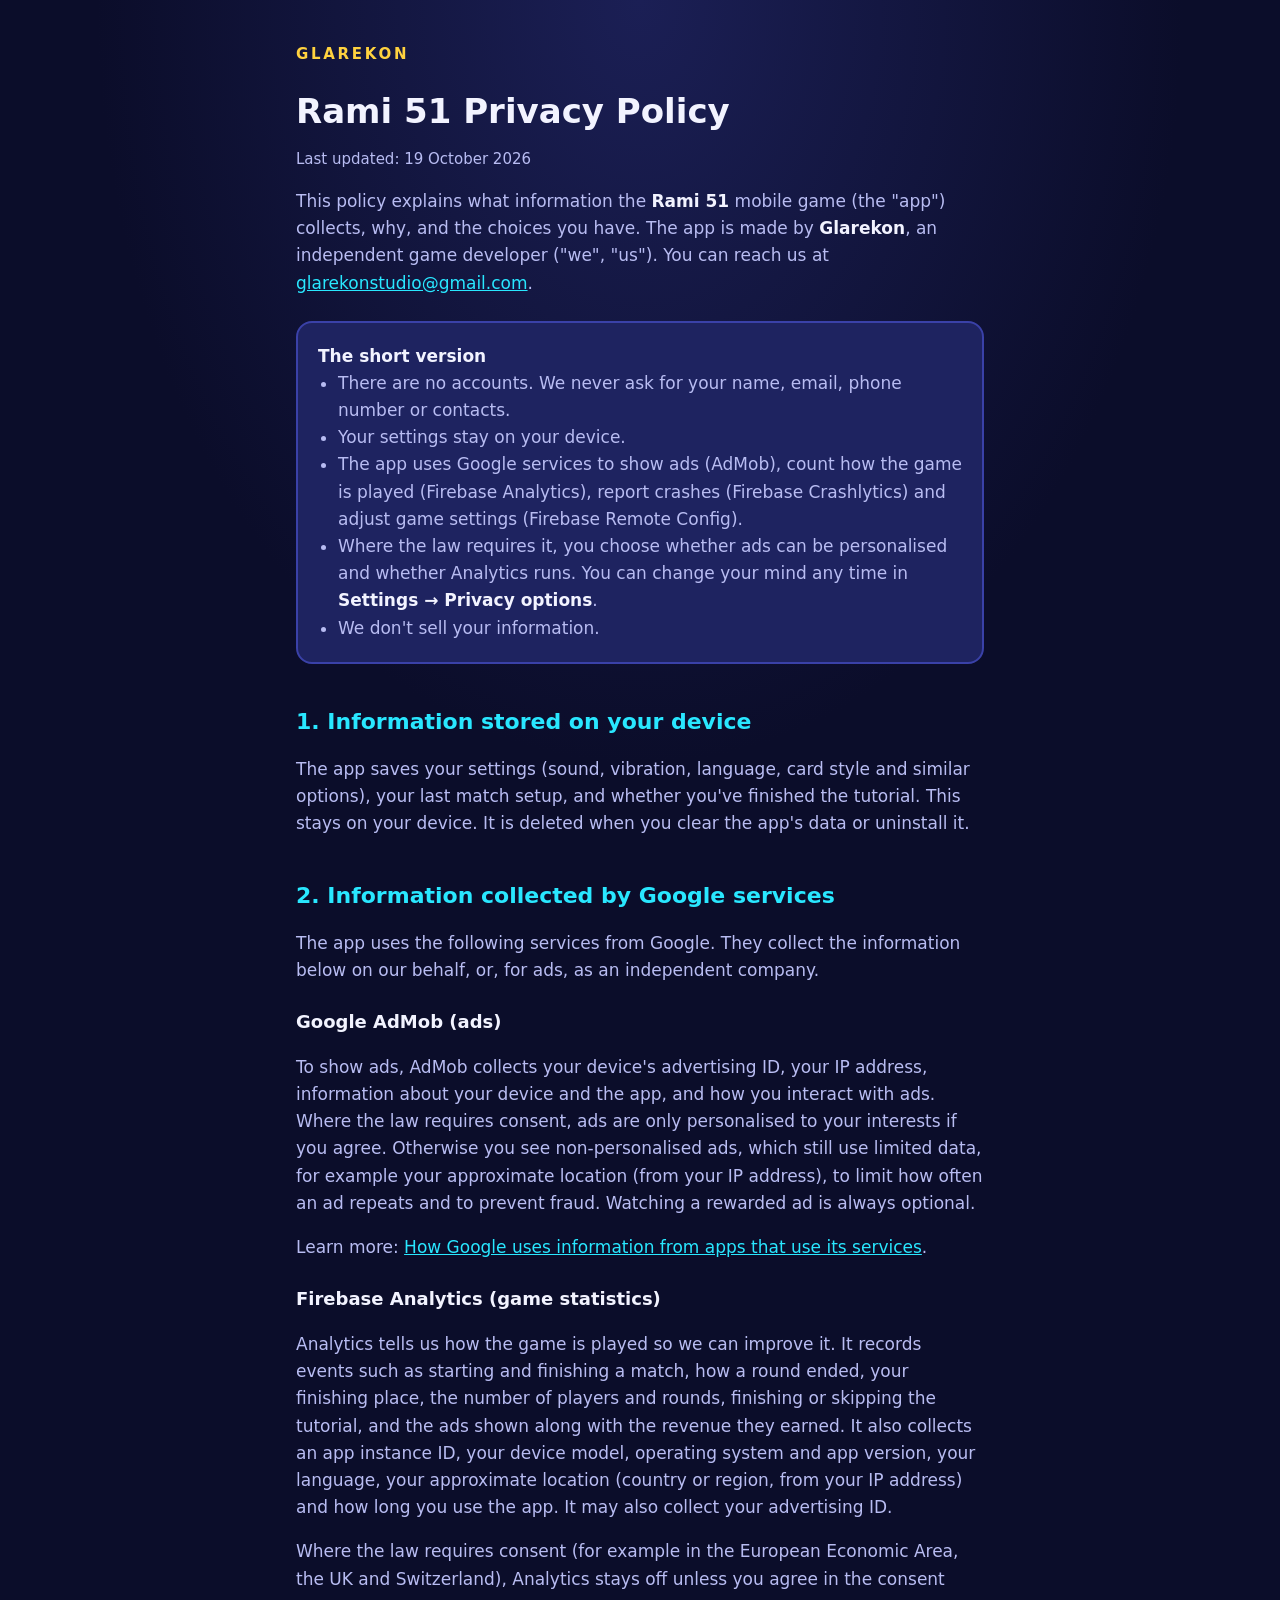
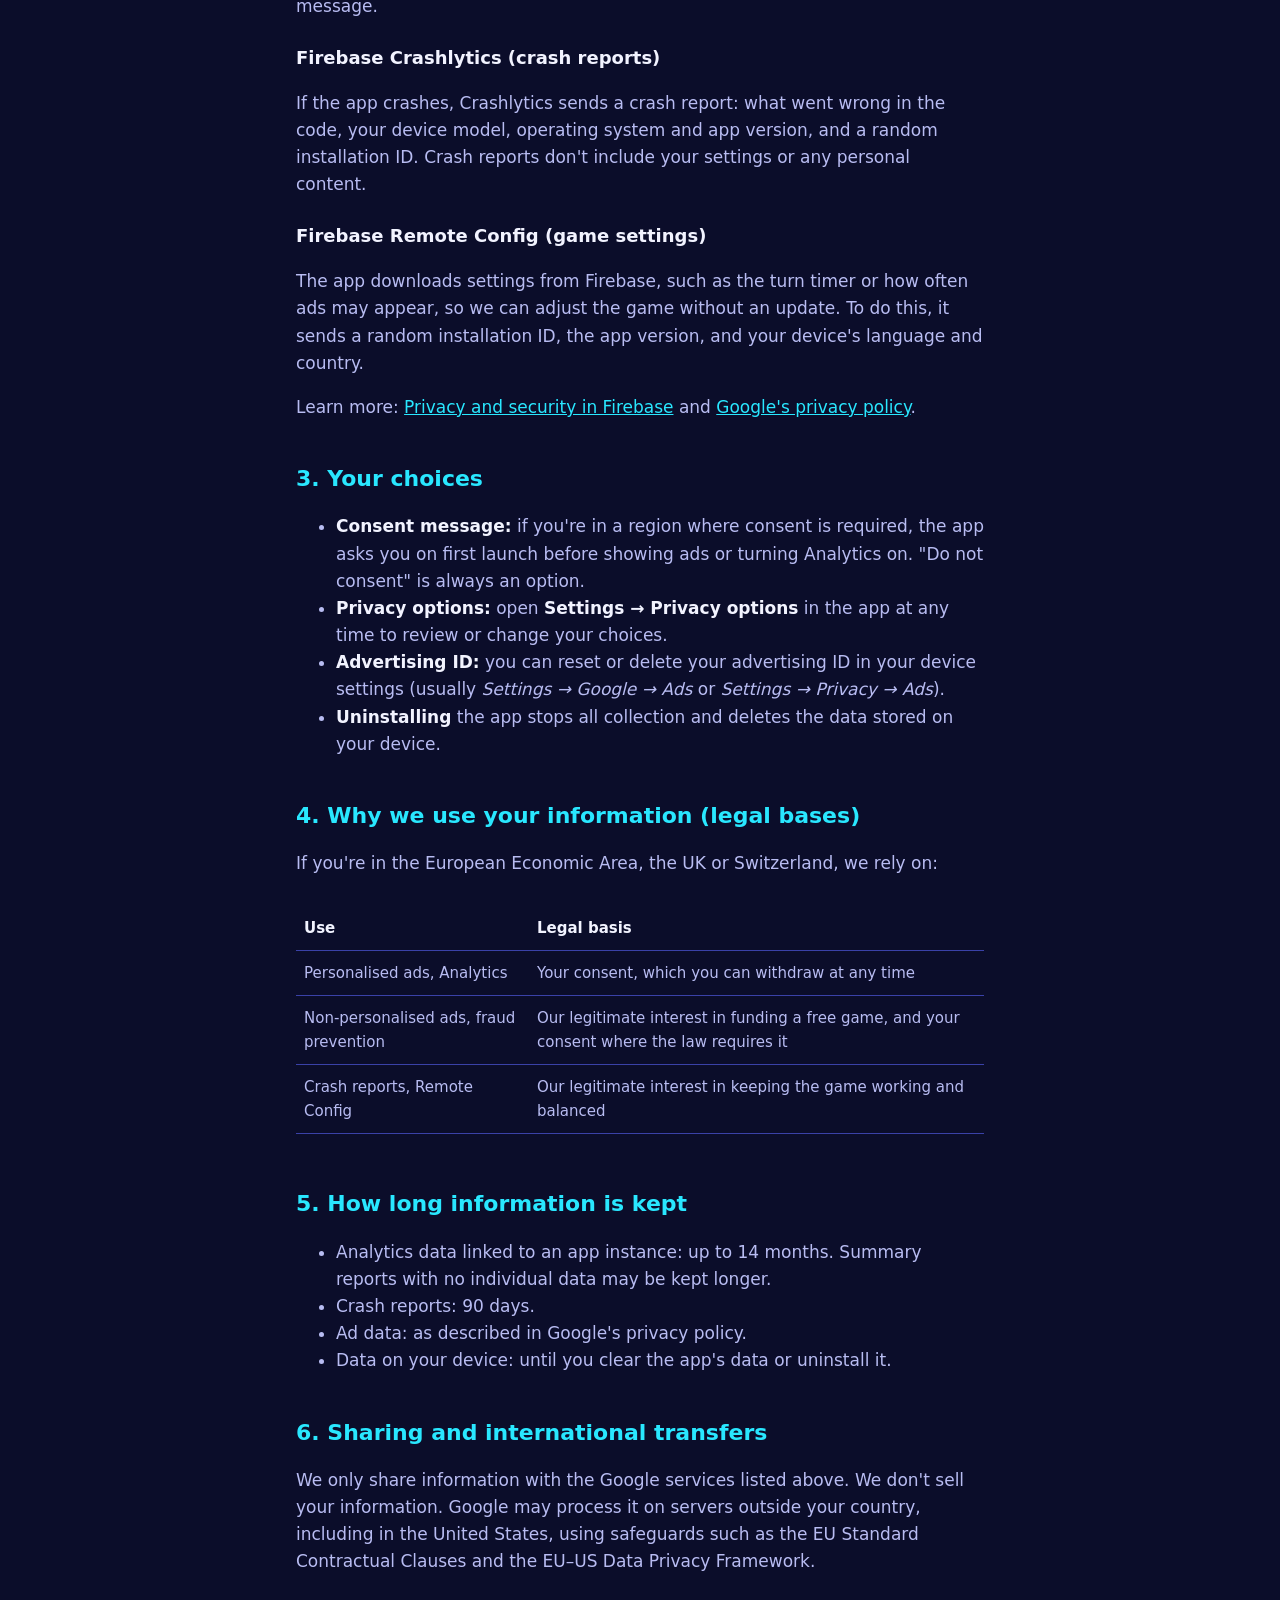
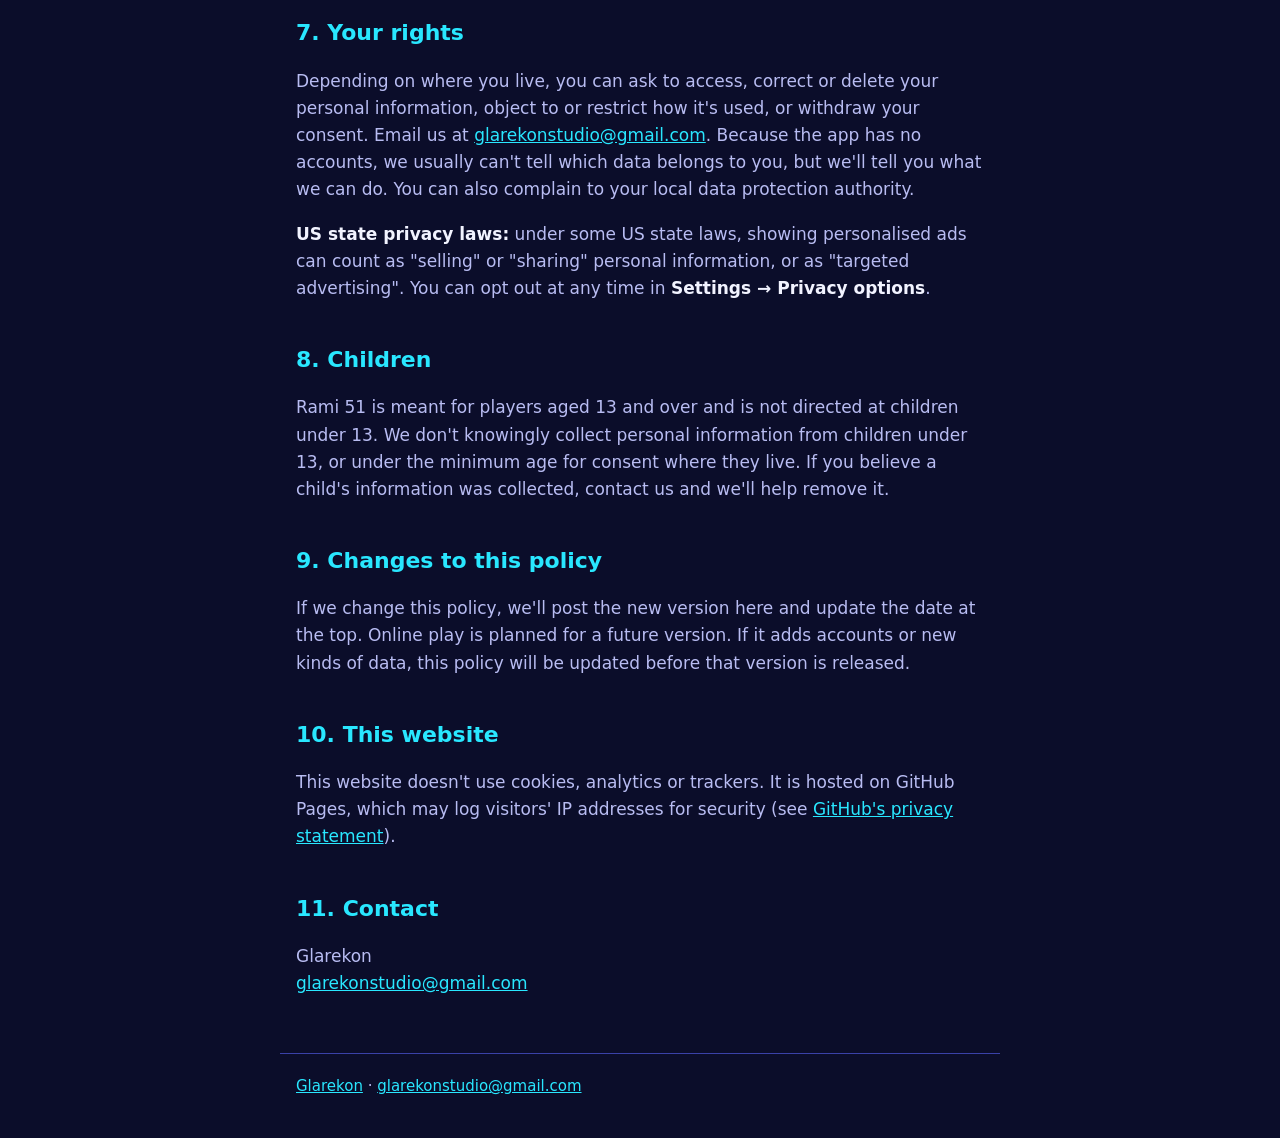
==== a51/privacy.html @ 4be5d5d7 "Studio site, A51 privacy policy and app-ads.txt" ====
<!doctype html>
<html lang="en">
<head>
  <meta charset="utf-8">
  <meta name="viewport" content="width=device-width, initial-scale=1">
  <title>Rami 51 Privacy Policy</title>
  <meta name="description" content="How the Rami 51 mobile game handles your data.">
  <link rel="stylesheet" href="../style.css">
</head>
<body>
  <header>
    <a class="brand" href="../">Glarekon</a>
  </header>

  <main>
    <h1>Rami 51 Privacy Policy</h1>
    <p class="meta">Last updated: 19 October 2026</p>

    <p>This policy explains what information the <strong>Rami 51</strong> mobile game (the "app") collects, why, and the choices you have. The app is made by <strong>Glarekon</strong>, an independent game developer ("we", "us"). You can reach us at <a href="mailto:glarekonstudio@gmail.com">glarekonstudio@gmail.com</a>.</p>

    <div class="panel">
      <strong>The short version</strong>
      <ul>
        <li>There are no accounts. We never ask for your name, email, phone number or contacts.</li>
        <li>Your settings stay on your device.</li>
        <li>The app uses Google services to show ads (AdMob), count how the game is played (Firebase Analytics), report crashes (Firebase Crashlytics) and adjust game settings (Firebase Remote Config).</li>
        <li>Where the law requires it, you choose whether ads can be personalised and whether Analytics runs. You can change your mind any time in <strong>Settings → Privacy options</strong>.</li>
        <li>We don't sell your information.</li>
      </ul>
    </div>

    <h2>1. Information stored on your device</h2>
    <p>The app saves your settings (sound, vibration, language, card style and similar options), your last match setup, and whether you've finished the tutorial. This stays on your device. It is deleted when you clear the app's data or uninstall it.</p>

    <h2>2. Information collected by Google services</h2>
    <p>The app uses the following services from Google. They collect the information below on our behalf, or, for ads, as an independent company.</p>

    <h3>Google AdMob (ads)</h3>
    <p>To show ads, AdMob collects your device's advertising ID, your IP address, information about your device and the app, and how you interact with ads. Where the law requires consent, ads are only personalised to your interests if you agree. Otherwise you see non-personalised ads, which still use limited data, for example your approximate location (from your IP address), to limit how often an ad repeats and to prevent fraud. Watching a rewarded ad is always optional.</p>
    <p>Learn more: <a href="https://policies.google.com/technologies/partner-sites">How Google uses information from apps that use its services</a>.</p>

    <h3>Firebase Analytics (game statistics)</h3>
    <p>Analytics tells us how the game is played so we can improve it. It records events such as starting and finishing a match, how a round ended, your finishing place, the number of players and rounds, finishing or skipping the tutorial, and the ads shown along with the revenue they earned. It also collects an app instance ID, your device model, operating system and app version, your language, your approximate location (country or region, from your IP address) and how long you use the app. It may also collect your advertising ID.</p>
    <p>Where the law requires consent (for example in the European Economic Area, the UK and Switzerland), Analytics stays off unless you agree in the consent message.</p>

    <h3>Firebase Crashlytics (crash reports)</h3>
    <p>If the app crashes, Crashlytics sends a crash report: what went wrong in the code, your device model, operating system and app version, and a random installation ID. Crash reports don't include your settings or any personal content.</p>

    <h3>Firebase Remote Config (game settings)</h3>
    <p>The app downloads settings from Firebase, such as the turn timer or how often ads may appear, so we can adjust the game without an update. To do this, it sends a random installation ID, the app version, and your device's language and country.</p>
    <p>Learn more: <a href="https://firebase.google.com/support/privacy">Privacy and security in Firebase</a> and <a href="https://policies.google.com/privacy">Google's privacy policy</a>.</p>

    <h2>3. Your choices</h2>
    <ul>
      <li><strong>Consent message:</strong> if you're in a region where consent is required, the app asks you on first launch before showing ads or turning Analytics on. "Do not consent" is always an option.</li>
      <li><strong>Privacy options:</strong> open <strong>Settings → Privacy options</strong> in the app at any time to review or change your choices.</li>
      <li><strong>Advertising ID:</strong> you can reset or delete your advertising ID in your device settings (usually <em>Settings → Google → Ads</em> or <em>Settings → Privacy → Ads</em>).</li>
      <li><strong>Uninstalling</strong> the app stops all collection and deletes the data stored on your device.</li>
    </ul>

    <h2>4. Why we use your information (legal bases)</h2>
    <p>If you're in the European Economic Area, the UK or Switzerland, we rely on:</p>
    <div class="table-wrap">
      <table>
        <tr><th>Use</th><th>Legal basis</th></tr>
        <tr><td>Personalised ads, Analytics</td><td>Your consent, which you can withdraw at any time</td></tr>
        <tr><td>Non-personalised ads, fraud prevention</td><td>Our legitimate interest in funding a free game, and your consent where the law requires it</td></tr>
        <tr><td>Crash reports, Remote Config</td><td>Our legitimate interest in keeping the game working and balanced</td></tr>
      </table>
    </div>

    <h2>5. How long information is kept</h2>
    <ul>
      <li>Analytics data linked to an app instance: up to 14 months. Summary reports with no individual data may be kept longer.</li>
      <li>Crash reports: 90 days.</li>
      <li>Ad data: as described in Google's privacy policy.</li>
      <li>Data on your device: until you clear the app's data or uninstall it.</li>
    </ul>

    <h2>6. Sharing and international transfers</h2>
    <p>We only share information with the Google services listed above. We don't sell your information. Google may process it on servers outside your country, including in the United States, using safeguards such as the EU Standard Contractual Clauses and the EU–US Data Privacy Framework.</p>

    <h2>7. Your rights</h2>
    <p>Depending on where you live, you can ask to access, correct or delete your personal information, object to or restrict how it's used, or withdraw your consent. Email us at <a href="mailto:glarekonstudio@gmail.com">glarekonstudio@gmail.com</a>. Because the app has no accounts, we usually can't tell which data belongs to you, but we'll tell you what we can do. You can also complain to your local data protection authority.</p>
    <p><strong>US state privacy laws:</strong> under some US state laws, showing personalised ads can count as "selling" or "sharing" personal information, or as "targeted advertising". You can opt out at any time in <strong>Settings → Privacy options</strong>.</p>

    <h2>8. Children</h2>
    <p>Rami 51 is meant for players aged 13 and over and is not directed at children under 13. We don't knowingly collect personal information from children under 13, or under the minimum age for consent where they live. If you believe a child's information was collected, contact us and we'll help remove it.</p>

    <h2>9. Changes to this policy</h2>
    <p>If we change this policy, we'll post the new version here and update the date at the top. Online play is planned for a future version. If it adds accounts or new kinds of data, this policy will be updated before that version is released.</p>

    <h2>10. This website</h2>
    <p>This website doesn't use cookies, analytics or trackers. It is hosted on GitHub Pages, which may log visitors' IP addresses for security (see <a href="https://docs.github.com/en/site-policy/privacy-policies/github-general-privacy-statement">GitHub's privacy statement</a>).</p>

    <h2>11. Contact</h2>
    <p>Glarekon<br><a href="mailto:glarekonstudio@gmail.com">glarekonstudio@gmail.com</a></p>
  </main>

  <footer>
    <a href="../">Glarekon</a> · <a href="mailto:glarekonstudio@gmail.com">glarekonstudio@gmail.com</a>
  </footer>
</body>
</html>
---- style.css ----
:root {
  --night: #0b0d2a;
  --night-glow: #1b1f55;
  --panel: #1e2360;
  --panel-edge: #3a41a8;
  --text: #f2f3ff;
  --text-dim: #b8bcf2;
  --cyan: #29e7ff;
  --gold: #ffd23f;
  --magenta: #ff3da5;
  color-scheme: dark;
}

* { box-sizing: border-box; }

body {
  margin: 0;
  min-height: 100vh;
  background: radial-gradient(ellipse at top, var(--night-glow), var(--night) 60%) fixed, var(--night);
  color: var(--text);
  font: 17px/1.6 system-ui, -apple-system, "Segoe UI", Roboto, "Helvetica Neue", Arial, sans-serif;
}

main, header, footer {
  max-width: 720px;
  margin: 0 auto;
  padding: 0 16px;
}

header { padding-top: 40px; }

a { color: var(--cyan); }
a:hover { color: var(--gold); }

.brand {
  font-size: 15px;
  font-weight: 800;
  letter-spacing: 0.18em;
  text-transform: uppercase;
  text-decoration: none;
  color: var(--gold);
}

h1 { font-size: 34px; line-height: 1.2; margin: 24px 0 8px; }
h2 { font-size: 22px; margin: 40px 0 8px; color: var(--cyan); }
h3 { font-size: 18px; margin: 24px 0 4px; }

p, li { color: var(--text-dim); }
strong { color: var(--text); }

.lead { font-size: 20px; color: var(--text-dim); margin-top: 0; }
.meta { font-size: 15px; color: var(--text-dim); }

.panel {
  background: var(--panel);
  border: 2px solid var(--panel-edge);
  border-radius: 16px;
  padding: 20px;
  margin: 24px 0;
}
.panel ul { margin: 0; padding-left: 20px; }

.game {
  display: flex;
  gap: 20px;
  align-items: center;
}
.game img {
  width: 96px;
  height: 96px;
  border-radius: 22px;
  flex-shrink: 0;
}
.game h2 { margin: 0 0 4px; color: var(--text); }
.game p { margin: 0 0 8px; }

.tag {
  display: inline-block;
  font-size: 13px;
  font-weight: 700;
  padding: 2px 10px;
  border-radius: 999px;
  background: var(--magenta);
  color: #fff;
}

table { width: 100%; border-collapse: collapse; margin: 12px 0; font-size: 15px; }
th, td { text-align: left; vertical-align: top; padding: 10px 8px; border-bottom: 1px solid var(--panel-edge); }
th { color: var(--text); }
td { color: var(--text-dim); }
.table-wrap { overflow-x: auto; }

footer {
  margin-top: 56px;
  padding-top: 20px;
  padding-bottom: 40px;
  border-top: 1px solid var(--panel-edge);
  font-size: 15px;
  color: var(--text-dim);
}

@media (max-width: 480px) {
  h1 { font-size: 28px; }
  .game { flex-direction: column; align-items: flex-start; }
}
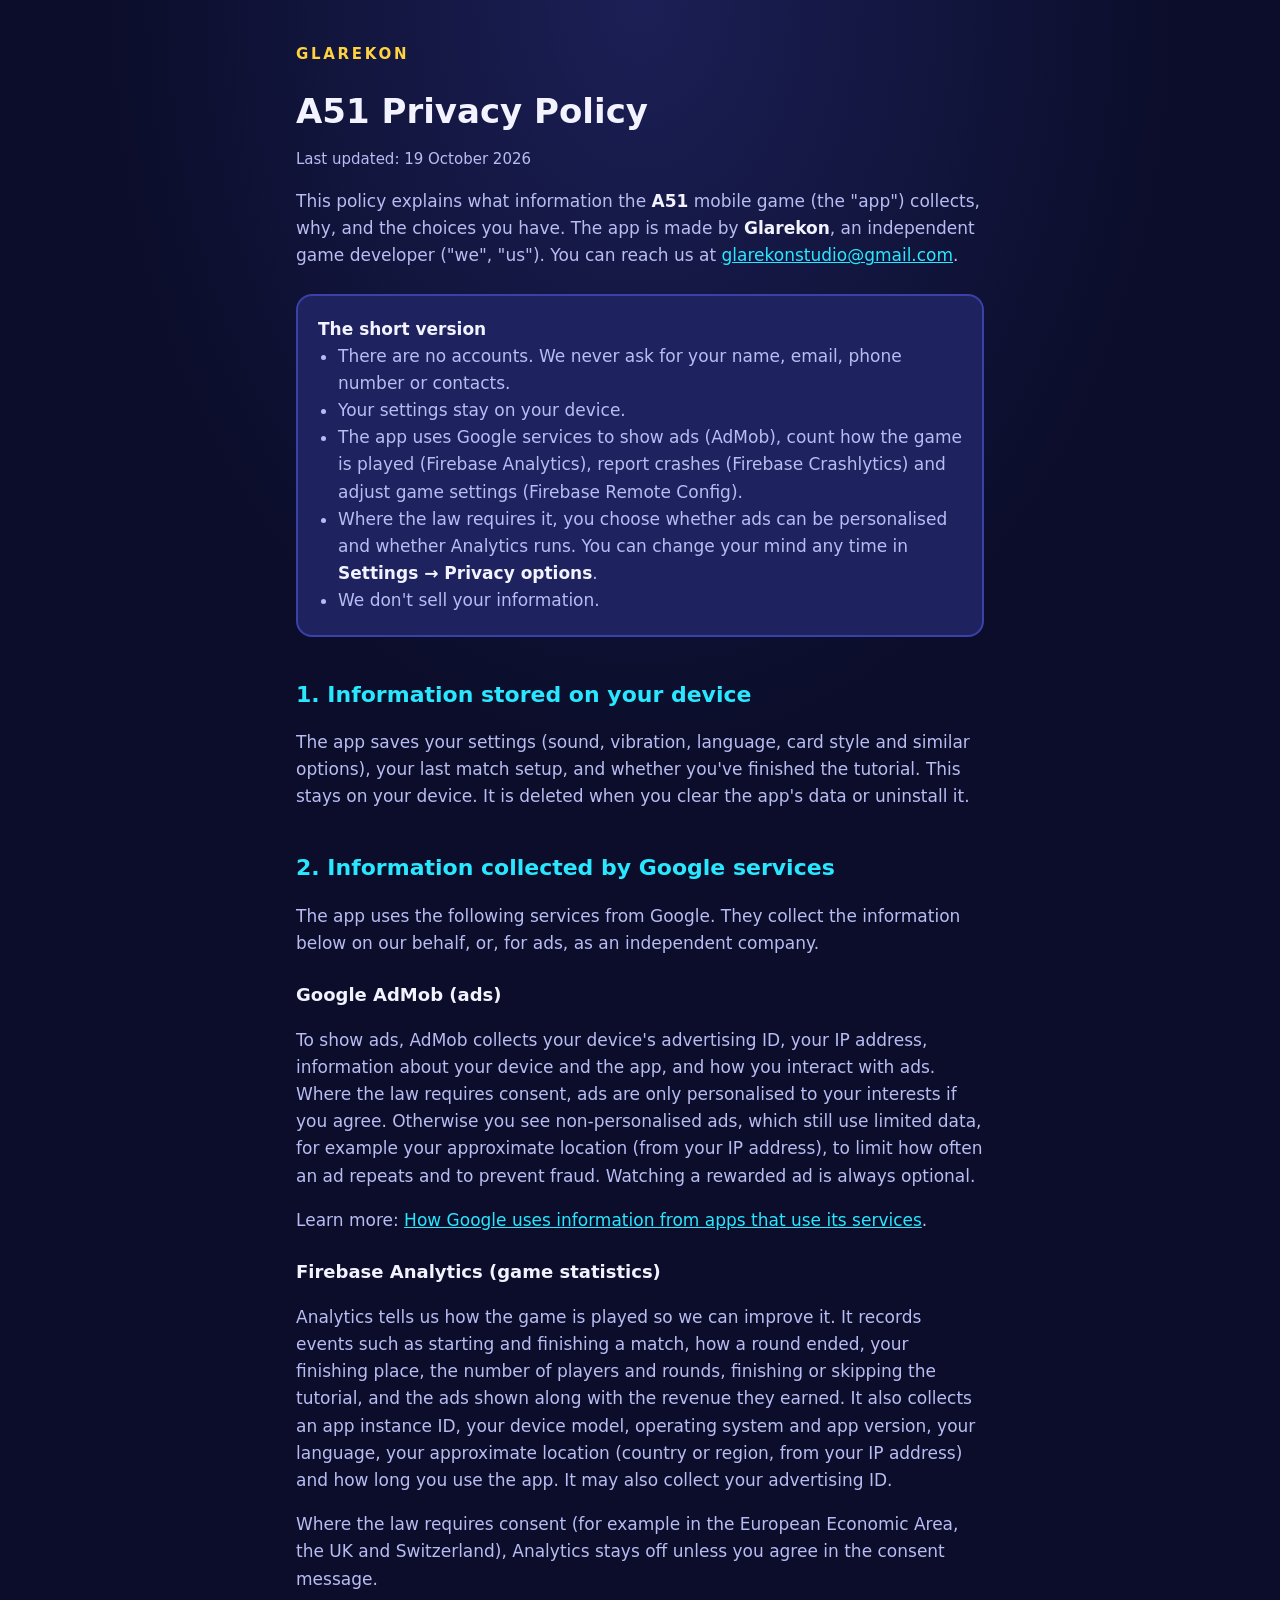
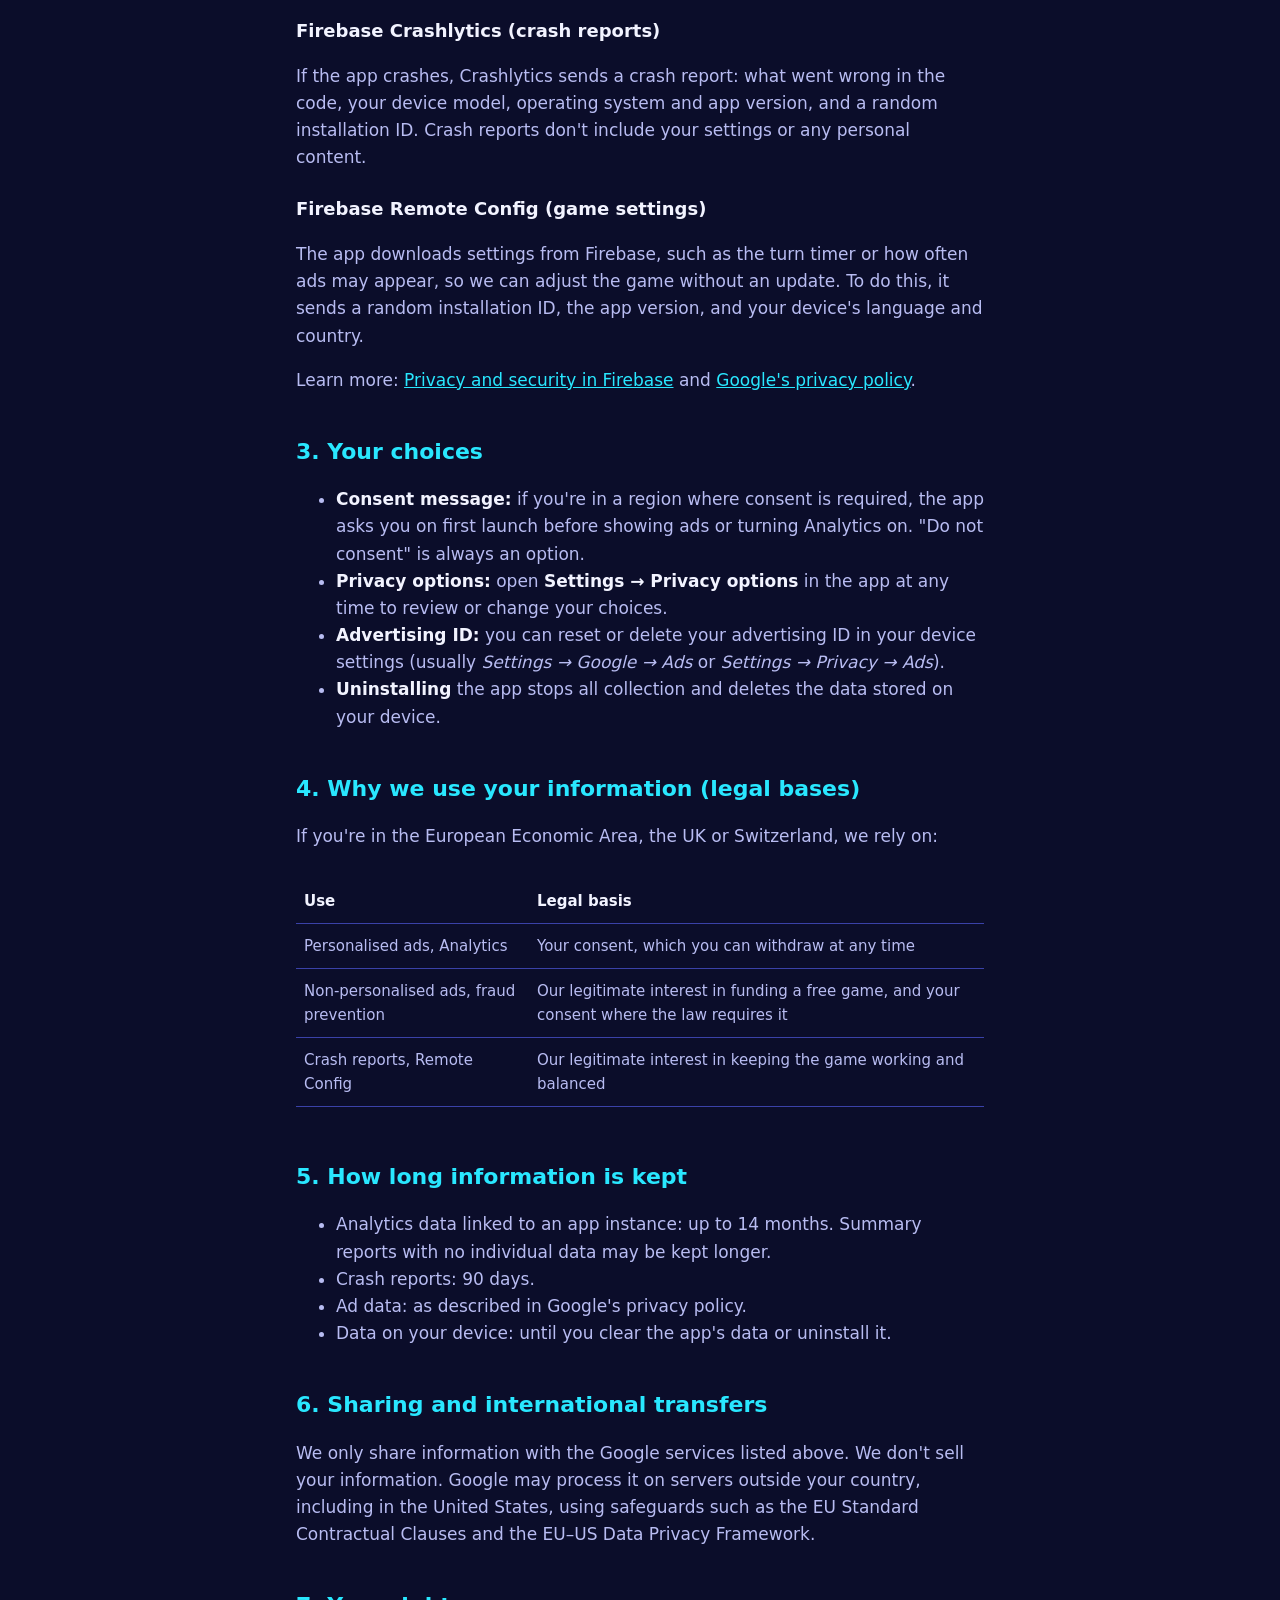
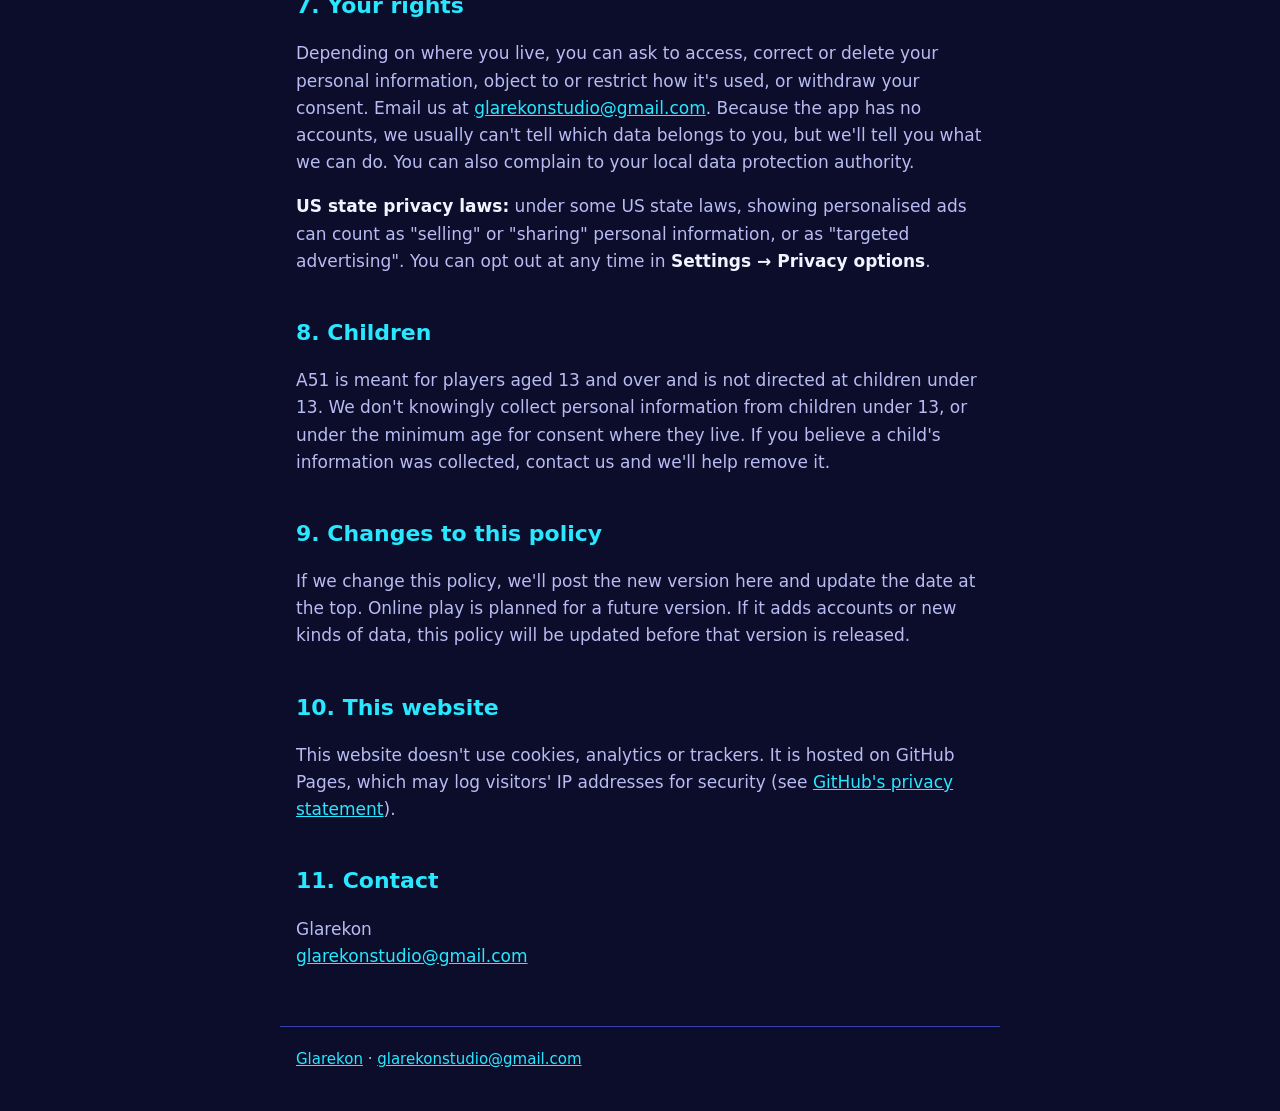
==== commit 8e75a9da: "change of name" ====
--- a/a51/privacy.html
+++ b/a51/privacy.html
@@ -3,8 +3,8 @@
 <head>
   <meta charset="utf-8">
   <meta name="viewport" content="width=device-width, initial-scale=1">
-  <title>Rami 51 Privacy Policy</title>
-  <meta name="description" content="How the Rami 51 mobile game handles your data.">
+  <title>A51 Privacy Policy</title>
+  <meta name="description" content="How the A51 mobile game handles your data.">
   <link rel="stylesheet" href="../style.css">
 </head>
 <body>
@@ -13,10 +13,10 @@
   </header>
 
   <main>
-    <h1>Rami 51 Privacy Policy</h1>
+    <h1>A51 Privacy Policy</h1>
     <p class="meta">Last updated: 19 October 2026</p>
 
-    <p>This policy explains what information the <strong>Rami 51</strong> mobile game (the "app") collects, why, and the choices you have. The app is made by <strong>Glarekon</strong>, an independent game developer ("we", "us"). You can reach us at <a href="mailto:glarekonstudio@gmail.com">glarekonstudio@gmail.com</a>.</p>
+    <p>This policy explains what information the <strong>A51</strong> mobile game (the "app") collects, why, and the choices you have. The app is made by <strong>Glarekon</strong>, an independent game developer ("we", "us"). You can reach us at <a href="mailto:glarekonstudio@gmail.com">glarekonstudio@gmail.com</a>.</p>
 
     <div class="panel">
       <strong>The short version</strong>
@@ -85,7 +85,7 @@
     <p><strong>US state privacy laws:</strong> under some US state laws, showing personalised ads can count as "selling" or "sharing" personal information, or as "targeted advertising". You can opt out at any time in <strong>Settings → Privacy options</strong>.</p>
 
     <h2>8. Children</h2>
-    <p>Rami 51 is meant for players aged 13 and over and is not directed at children under 13. We don't knowingly collect personal information from children under 13, or under the minimum age for consent where they live. If you believe a child's information was collected, contact us and we'll help remove it.</p>
+    <p>A51 is meant for players aged 13 and over and is not directed at children under 13. We don't knowingly collect personal information from children under 13, or under the minimum age for consent where they live. If you believe a child's information was collected, contact us and we'll help remove it.</p>
 
     <h2>9. Changes to this policy</h2>
     <p>If we change this policy, we'll post the new version here and update the date at the top. Online play is planned for a future version. If it adds accounts or new kinds of data, this policy will be updated before that version is released.</p>
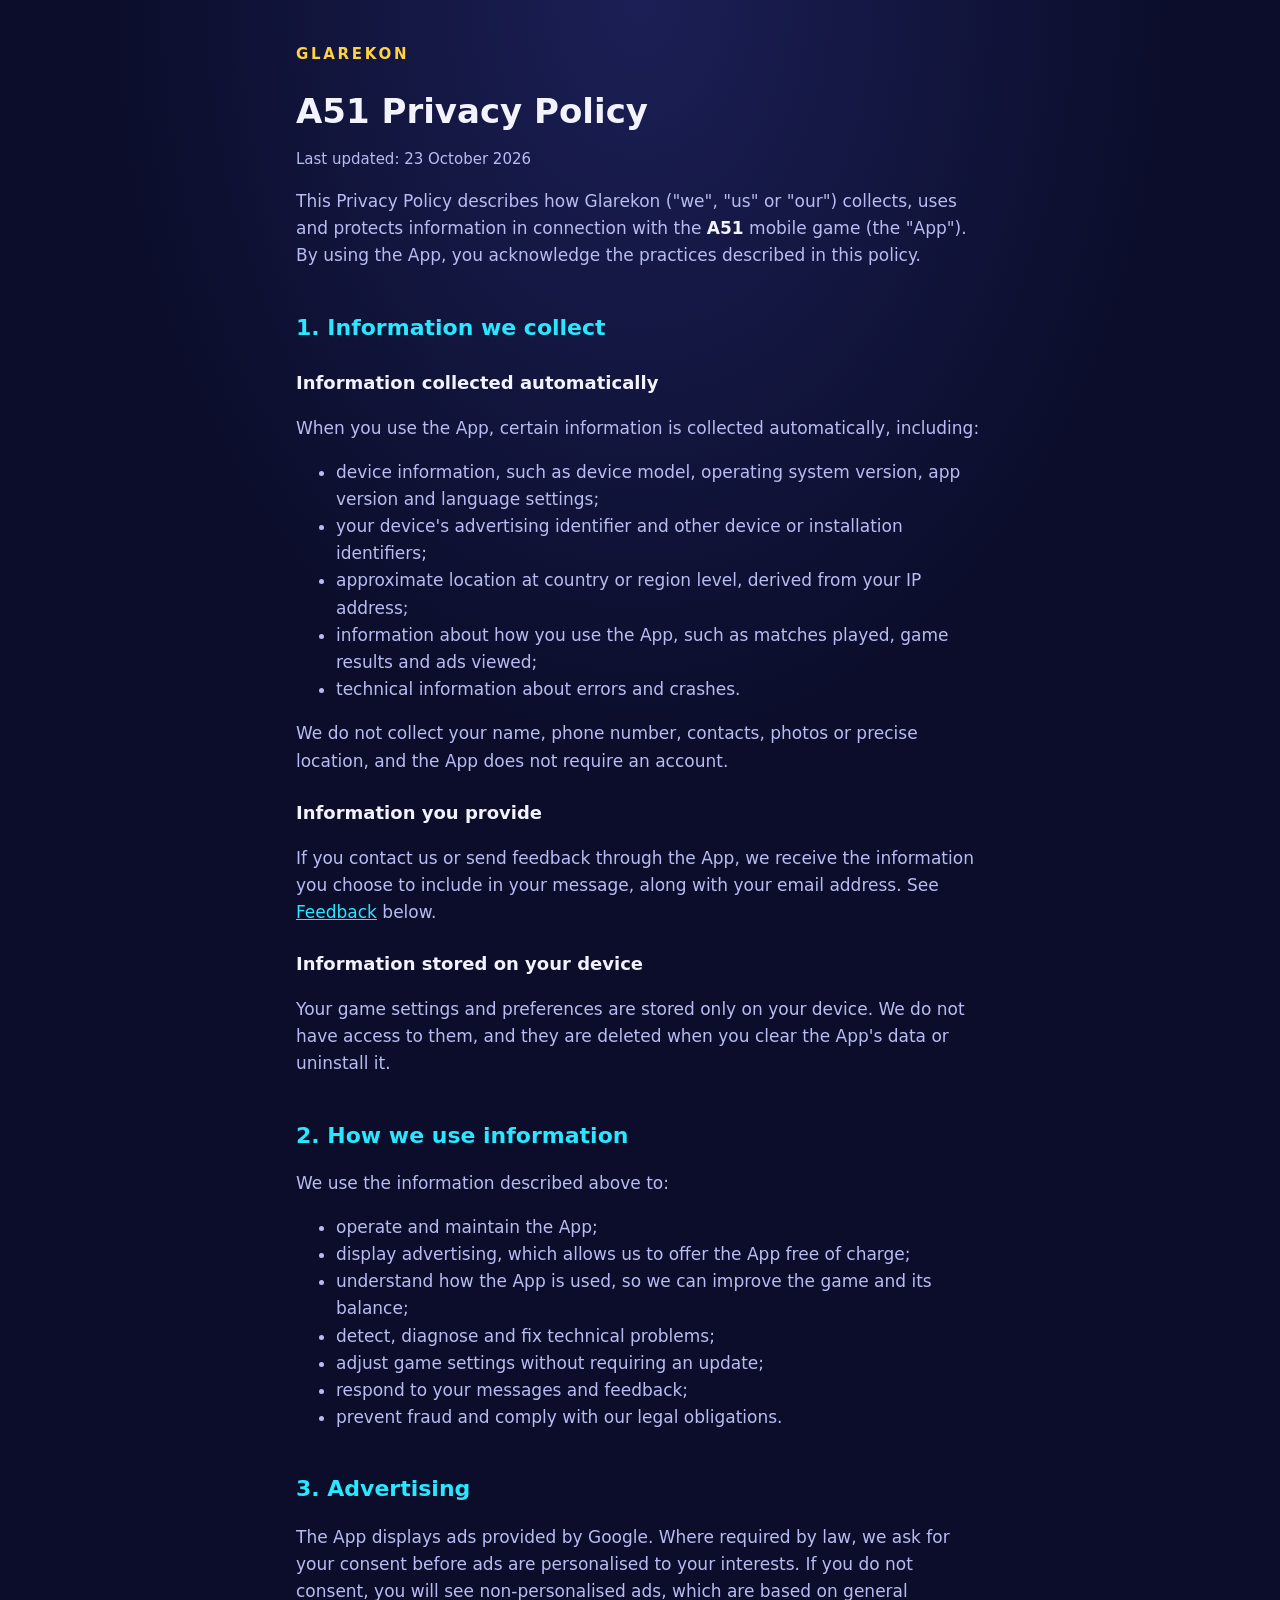
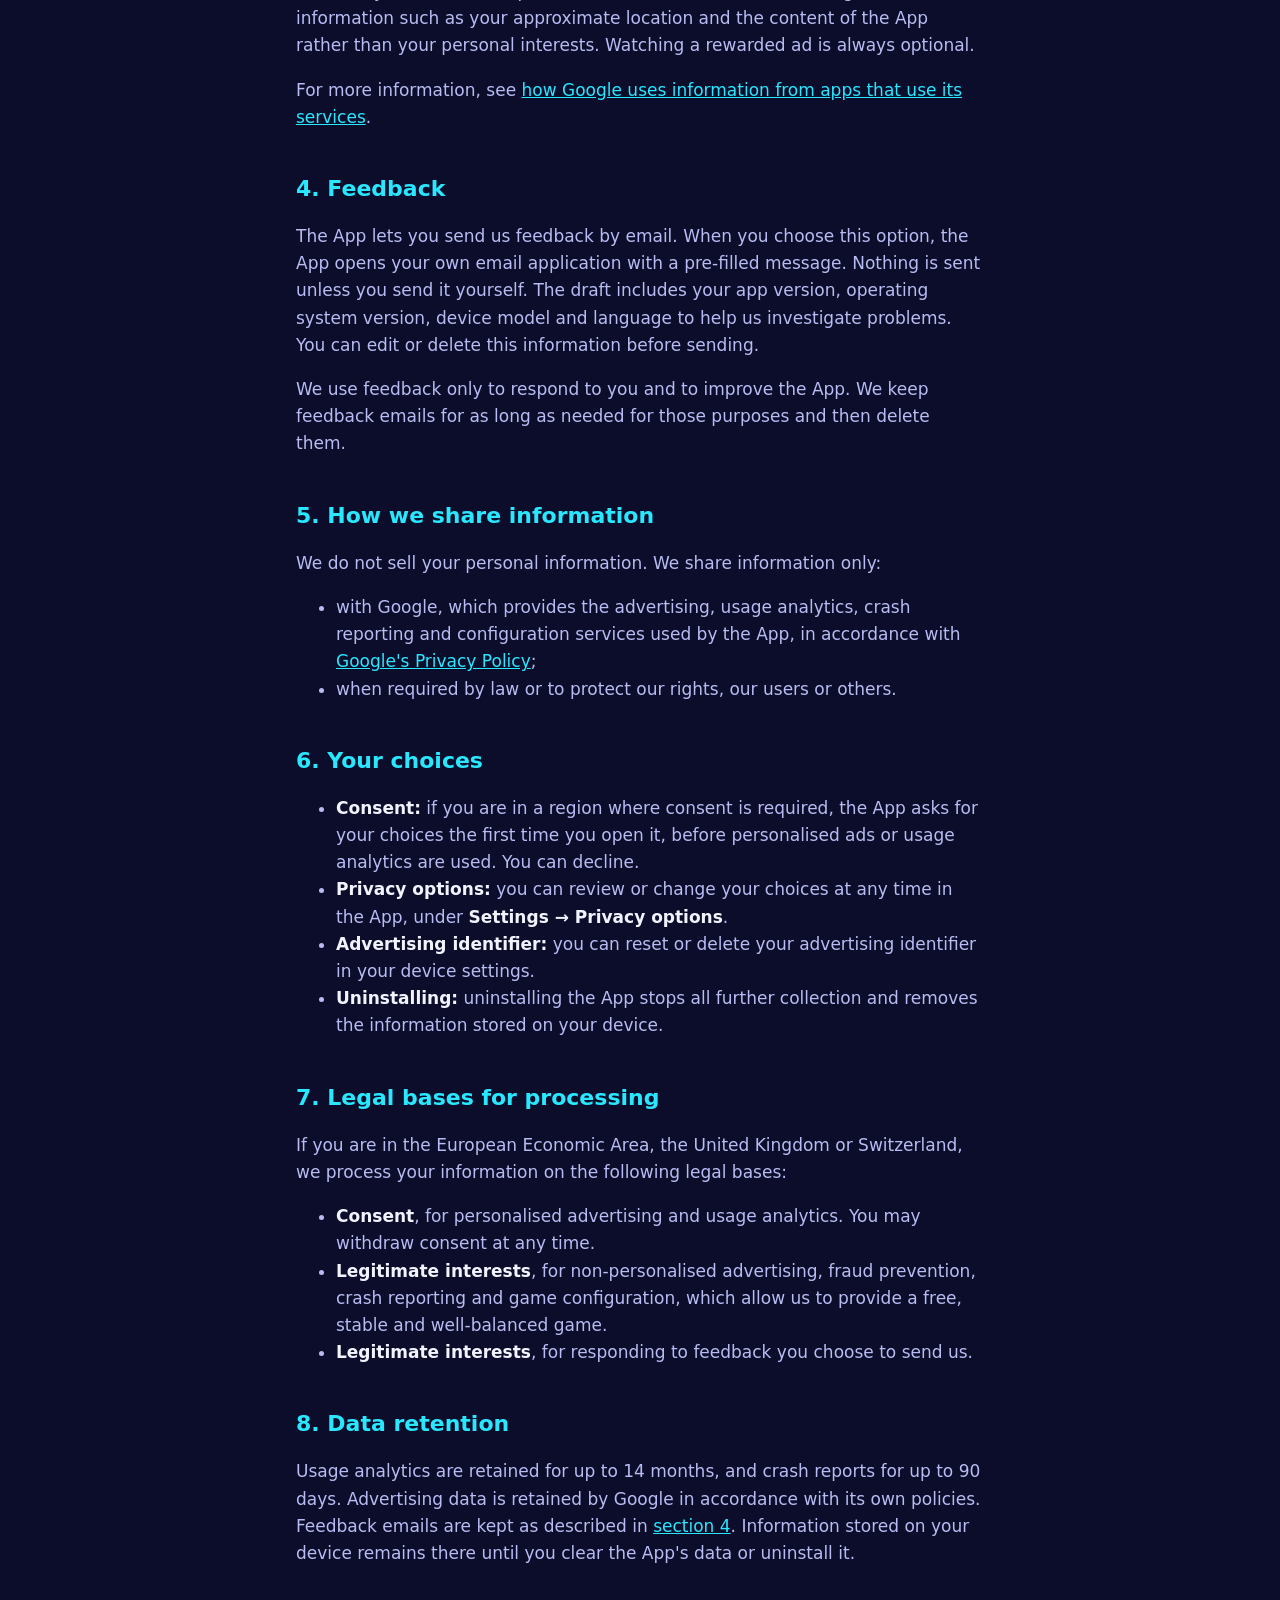
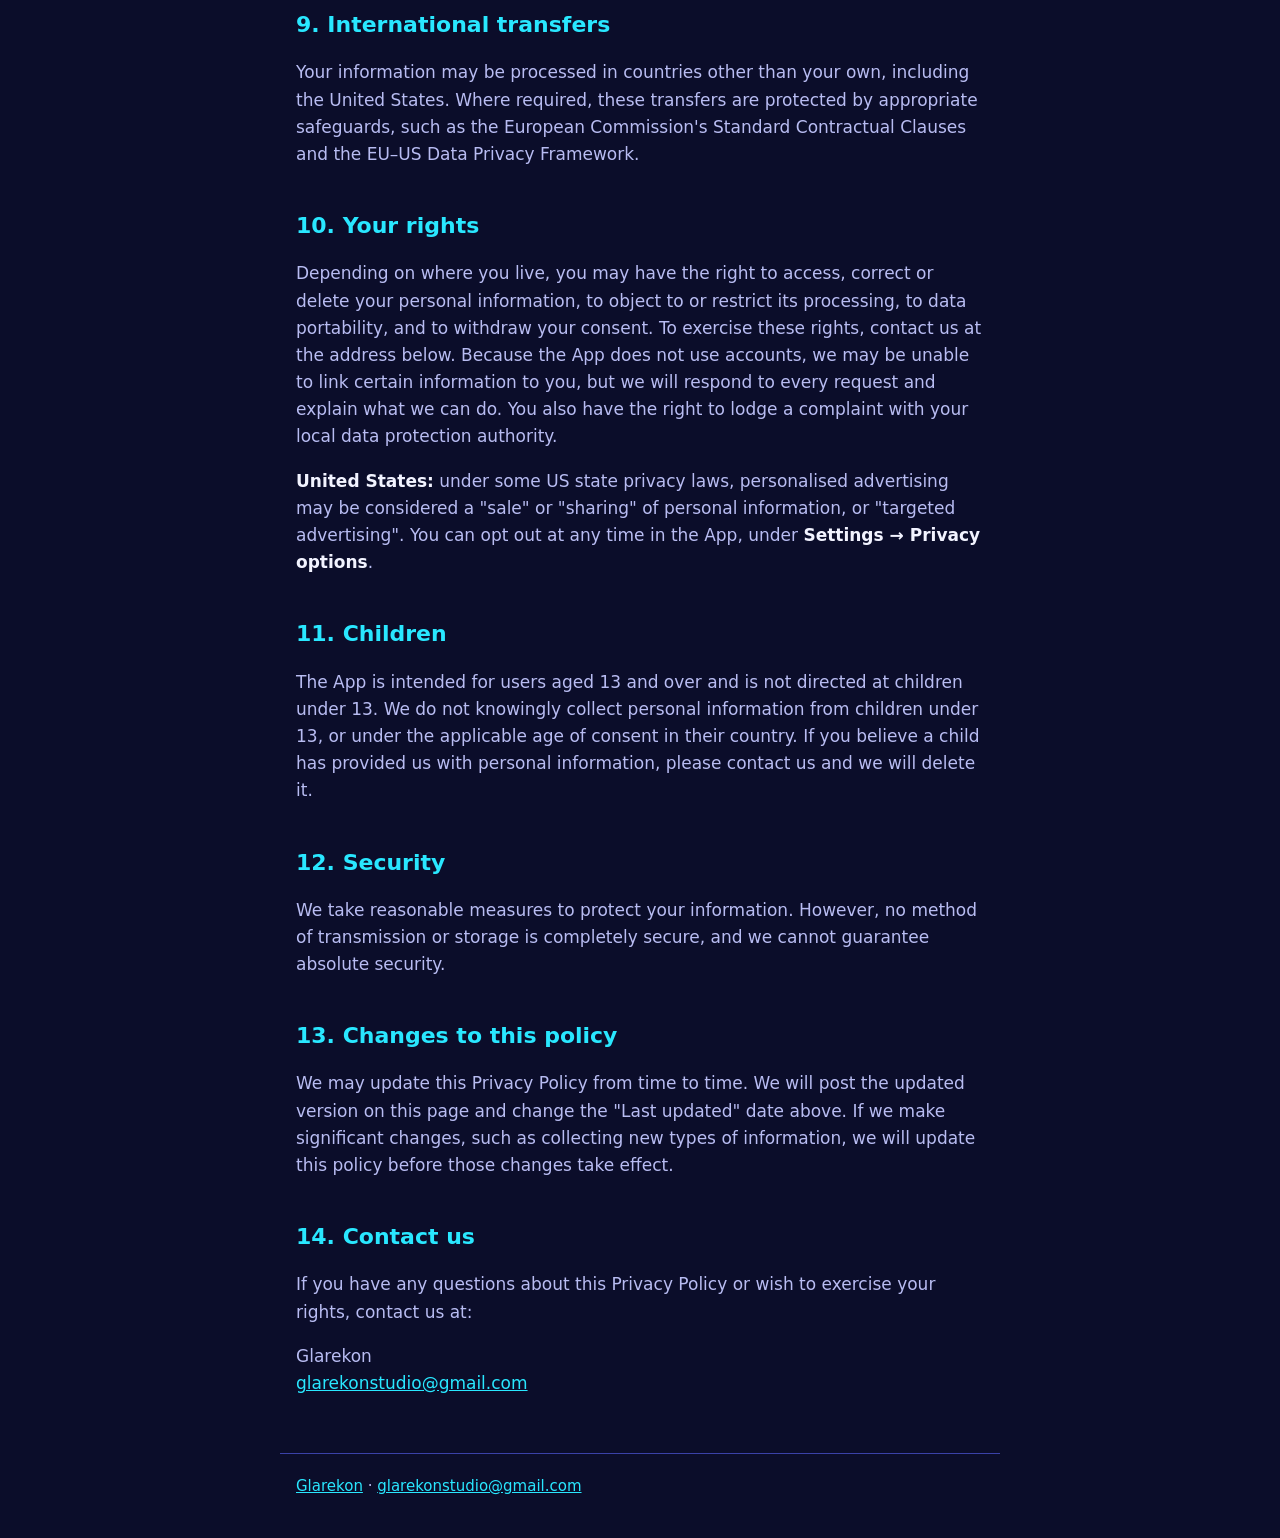
==== commit 9d6b5d57: "change in privacy policy" ====
--- a/a51/privacy.html
+++ b/a51/privacy.html
@@ -4,7 +4,7 @@
   <meta charset="utf-8">
   <meta name="viewport" content="width=device-width, initial-scale=1">
   <title>A51 Privacy Policy</title>
-  <meta name="description" content="How the A51 mobile game handles your data.">
+  <meta name="description" content="How the A51 mobile game collects, uses and protects your information.">
   <link rel="stylesheet" href="../style.css">
 </head>
 <body>
@@ -14,86 +14,93 @@
 
   <main>
     <h1>A51 Privacy Policy</h1>
-    <p class="meta">Last updated: 19 October 2026</p>
+    <p class="meta">Last updated: 23 October 2026</p>
 
-    <p>This policy explains what information the <strong>A51</strong> mobile game (the "app") collects, why, and the choices you have. The app is made by <strong>Glarekon</strong>, an independent game developer ("we", "us"). You can reach us at <a href="mailto:glarekonstudio@gmail.com">glarekonstudio@gmail.com</a>.</p>
+    <p>This Privacy Policy describes how Glarekon ("we", "us" or "our") collects, uses and protects information in connection with the <strong>A51</strong> mobile game (the "App"). By using the App, you acknowledge the practices described in this policy.</p>
 
-    <div class="panel">
-      <strong>The short version</strong>
-      <ul>
-        <li>There are no accounts. We never ask for your name, email, phone number or contacts.</li>
-        <li>Your settings stay on your device.</li>
-        <li>The app uses Google services to show ads (AdMob), count how the game is played (Firebase Analytics), report crashes (Firebase Crashlytics) and adjust game settings (Firebase Remote Config).</li>
-        <li>Where the law requires it, you choose whether ads can be personalised and whether Analytics runs. You can change your mind any time in <strong>Settings → Privacy options</strong>.</li>
-        <li>We don't sell your information.</li>
-      </ul>
-    </div>
+    <h2>1. Information we collect</h2>
 
-    <h2>1. Information stored on your device</h2>
-    <p>The app saves your settings (sound, vibration, language, card style and similar options), your last match setup, and whether you've finished the tutorial. This stays on your device. It is deleted when you clear the app's data or uninstall it.</p>
+    <h3>Information collected automatically</h3>
+    <p>When you use the App, certain information is collected automatically, including:</p>
+    <ul>
+      <li>device information, such as device model, operating system version, app version and language settings;</li>
+      <li>your device's advertising identifier and other device or installation identifiers;</li>
+      <li>approximate location at country or region level, derived from your IP address;</li>
+      <li>information about how you use the App, such as matches played, game results and ads viewed;</li>
+      <li>technical information about errors and crashes.</li>
+    </ul>
+    <p>We do not collect your name, phone number, contacts, photos or precise location, and the App does not require an account.</p>
 
-    <h2>2. Information collected by Google services</h2>
-    <p>The app uses the following services from Google. They collect the information below on our behalf, or, for ads, as an independent company.</p>
+    <h3>Information you provide</h3>
+    <p>If you contact us or send feedback through the App, we receive the information you choose to include in your message, along with your email address. See <a href="#feedback">Feedback</a> below.</p>
 
-    <h3>Google AdMob (ads)</h3>
-    <p>To show ads, AdMob collects your device's advertising ID, your IP address, information about your device and the app, and how you interact with ads. Where the law requires consent, ads are only personalised to your interests if you agree. Otherwise you see non-personalised ads, which still use limited data, for example your approximate location (from your IP address), to limit how often an ad repeats and to prevent fraud. Watching a rewarded ad is always optional.</p>
-    <p>Learn more: <a href="https://policies.google.com/technologies/partner-sites">How Google uses information from apps that use its services</a>.</p>
+    <h3>Information stored on your device</h3>
+    <p>Your game settings and preferences are stored only on your device. We do not have access to them, and they are deleted when you clear the App's data or uninstall it.</p>
 
-    <h3>Firebase Analytics (game statistics)</h3>
-    <p>Analytics tells us how the game is played so we can improve it. It records events such as starting and finishing a match, how a round ended, your finishing place, the number of players and rounds, finishing or skipping the tutorial, and the ads shown along with the revenue they earned. It also collects an app instance ID, your device model, operating system and app version, your language, your approximate location (country or region, from your IP address) and how long you use the app. It may also collect your advertising ID.</p>
-    <p>Where the law requires consent (for example in the European Economic Area, the UK and Switzerland), Analytics stays off unless you agree in the consent message.</p>
-
-    <h3>Firebase Crashlytics (crash reports)</h3>
-    <p>If the app crashes, Crashlytics sends a crash report: what went wrong in the code, your device model, operating system and app version, and a random installation ID. Crash reports don't include your settings or any personal content.</p>
-
-    <h3>Firebase Remote Config (game settings)</h3>
-    <p>The app downloads settings from Firebase, such as the turn timer or how often ads may appear, so we can adjust the game without an update. To do this, it sends a random installation ID, the app version, and your device's language and country.</p>
-    <p>Learn more: <a href="https://firebase.google.com/support/privacy">Privacy and security in Firebase</a> and <a href="https://policies.google.com/privacy">Google's privacy policy</a>.</p>
-
-    <h2>3. Your choices</h2>
+    <h2>2. How we use information</h2>
+    <p>We use the information described above to:</p>
     <ul>
-      <li><strong>Consent message:</strong> if you're in a region where consent is required, the app asks you on first launch before showing ads or turning Analytics on. "Do not consent" is always an option.</li>
-      <li><strong>Privacy options:</strong> open <strong>Settings → Privacy options</strong> in the app at any time to review or change your choices.</li>
-      <li><strong>Advertising ID:</strong> you can reset or delete your advertising ID in your device settings (usually <em>Settings → Google → Ads</em> or <em>Settings → Privacy → Ads</em>).</li>
-      <li><strong>Uninstalling</strong> the app stops all collection and deletes the data stored on your device.</li>
+      <li>operate and maintain the App;</li>
+      <li>display advertising, which allows us to offer the App free of charge;</li>
+      <li>understand how the App is used, so we can improve the game and its balance;</li>
+      <li>detect, diagnose and fix technical problems;</li>
+      <li>adjust game settings without requiring an update;</li>
+      <li>respond to your messages and feedback;</li>
+      <li>prevent fraud and comply with our legal obligations.</li>
     </ul>
 
-    <h2>4. Why we use your information (legal bases)</h2>
-    <p>If you're in the European Economic Area, the UK or Switzerland, we rely on:</p>
-    <div class="table-wrap">
-      <table>
-        <tr><th>Use</th><th>Legal basis</th></tr>
-        <tr><td>Personalised ads, Analytics</td><td>Your consent, which you can withdraw at any time</td></tr>
-        <tr><td>Non-personalised ads, fraud prevention</td><td>Our legitimate interest in funding a free game, and your consent where the law requires it</td></tr>
-        <tr><td>Crash reports, Remote Config</td><td>Our legitimate interest in keeping the game working and balanced</td></tr>
-      </table>
-    </div>
+    <h2>3. Advertising</h2>
+    <p>The App displays ads provided by Google. Where required by law, we ask for your consent before ads are personalised to your interests. If you do not consent, you will see non-personalised ads, which are based on general information such as your approximate location and the content of the App rather than your personal interests. Watching a rewarded ad is always optional.</p>
+    <p>For more information, see <a href="https://policies.google.com/technologies/partner-sites">how Google uses information from apps that use its services</a>.</p>
 
-    <h2>5. How long information is kept</h2>
+    <h2 id="feedback">4. Feedback</h2>
+    <p>The App lets you send us feedback by email. When you choose this option, the App opens your own email application with a pre-filled message. Nothing is sent unless you send it yourself. The draft includes your app version, operating system version, device model and language to help us investigate problems. You can edit or delete this information before sending.</p>
+    <p>We use feedback only to respond to you and to improve the App. We keep feedback emails for as long as needed for those purposes and then delete them.</p>
+
+    <h2>5. How we share information</h2>
+    <p>We do not sell your personal information. We share information only:</p>
     <ul>
-      <li>Analytics data linked to an app instance: up to 14 months. Summary reports with no individual data may be kept longer.</li>
-      <li>Crash reports: 90 days.</li>
-      <li>Ad data: as described in Google's privacy policy.</li>
-      <li>Data on your device: until you clear the app's data or uninstall it.</li>
+      <li>with Google, which provides the advertising, usage analytics, crash reporting and configuration services used by the App, in accordance with <a href="https://policies.google.com/privacy">Google's Privacy Policy</a>;</li>
+      <li>when required by law or to protect our rights, our users or others.</li>
     </ul>
 
-    <h2>6. Sharing and international transfers</h2>
-    <p>We only share information with the Google services listed above. We don't sell your information. Google may process it on servers outside your country, including in the United States, using safeguards such as the EU Standard Contractual Clauses and the EU–US Data Privacy Framework.</p>
+    <h2>6. Your choices</h2>
+    <ul>
+      <li><strong>Consent:</strong> if you are in a region where consent is required, the App asks for your choices the first time you open it, before personalised ads or usage analytics are used. You can decline.</li>
+      <li><strong>Privacy options:</strong> you can review or change your choices at any time in the App, under <strong>Settings → Privacy options</strong>.</li>
+      <li><strong>Advertising identifier:</strong> you can reset or delete your advertising identifier in your device settings.</li>
+      <li><strong>Uninstalling:</strong> uninstalling the App stops all further collection and removes the information stored on your device.</li>
+    </ul>
 
-    <h2>7. Your rights</h2>
-    <p>Depending on where you live, you can ask to access, correct or delete your personal information, object to or restrict how it's used, or withdraw your consent. Email us at <a href="mailto:glarekonstudio@gmail.com">glarekonstudio@gmail.com</a>. Because the app has no accounts, we usually can't tell which data belongs to you, but we'll tell you what we can do. You can also complain to your local data protection authority.</p>
-    <p><strong>US state privacy laws:</strong> under some US state laws, showing personalised ads can count as "selling" or "sharing" personal information, or as "targeted advertising". You can opt out at any time in <strong>Settings → Privacy options</strong>.</p>
+    <h2>7. Legal bases for processing</h2>
+    <p>If you are in the European Economic Area, the United Kingdom or Switzerland, we process your information on the following legal bases:</p>
+    <ul>
+      <li><strong>Consent</strong>, for personalised advertising and usage analytics. You may withdraw consent at any time.</li>
+      <li><strong>Legitimate interests</strong>, for non-personalised advertising, fraud prevention, crash reporting and game configuration, which allow us to provide a free, stable and well-balanced game.</li>
+      <li><strong>Legitimate interests</strong>, for responding to feedback you choose to send us.</li>
+    </ul>
 
-    <h2>8. Children</h2>
-    <p>A51 is meant for players aged 13 and over and is not directed at children under 13. We don't knowingly collect personal information from children under 13, or under the minimum age for consent where they live. If you believe a child's information was collected, contact us and we'll help remove it.</p>
+    <h2>8. Data retention</h2>
+    <p>Usage analytics are retained for up to 14 months, and crash reports for up to 90 days. Advertising data is retained by Google in accordance with its own policies. Feedback emails are kept as described in <a href="#feedback">section 4</a>. Information stored on your device remains there until you clear the App's data or uninstall it.</p>
 
-    <h2>9. Changes to this policy</h2>
-    <p>If we change this policy, we'll post the new version here and update the date at the top. Online play is planned for a future version. If it adds accounts or new kinds of data, this policy will be updated before that version is released.</p>
+    <h2>9. International transfers</h2>
+    <p>Your information may be processed in countries other than your own, including the United States. Where required, these transfers are protected by appropriate safeguards, such as the European Commission's Standard Contractual Clauses and the EU–US Data Privacy Framework.</p>
 
-    <h2>10. This website</h2>
-    <p>This website doesn't use cookies, analytics or trackers. It is hosted on GitHub Pages, which may log visitors' IP addresses for security (see <a href="https://docs.github.com/en/site-policy/privacy-policies/github-general-privacy-statement">GitHub's privacy statement</a>).</p>
+    <h2>10. Your rights</h2>
+    <p>Depending on where you live, you may have the right to access, correct or delete your personal information, to object to or restrict its processing, to data portability, and to withdraw your consent. To exercise these rights, contact us at the address below. Because the App does not use accounts, we may be unable to link certain information to you, but we will respond to every request and explain what we can do. You also have the right to lodge a complaint with your local data protection authority.</p>
+    <p><strong>United States:</strong> under some US state privacy laws, personalised advertising may be considered a "sale" or "sharing" of personal information, or "targeted advertising". You can opt out at any time in the App, under <strong>Settings → Privacy options</strong>.</p>
 
-    <h2>11. Contact</h2>
+    <h2>11. Children</h2>
+    <p>The App is intended for users aged 13 and over and is not directed at children under 13. We do not knowingly collect personal information from children under 13, or under the applicable age of consent in their country. If you believe a child has provided us with personal information, please contact us and we will delete it.</p>
+
+    <h2>12. Security</h2>
+    <p>We take reasonable measures to protect your information. However, no method of transmission or storage is completely secure, and we cannot guarantee absolute security.</p>
+
+    <h2>13. Changes to this policy</h2>
+    <p>We may update this Privacy Policy from time to time. We will post the updated version on this page and change the "Last updated" date above. If we make significant changes, such as collecting new types of information, we will update this policy before those changes take effect.</p>
+
+    <h2>14. Contact us</h2>
+    <p>If you have any questions about this Privacy Policy or wish to exercise your rights, contact us at:</p>
     <p>Glarekon<br><a href="mailto:glarekonstudio@gmail.com">glarekonstudio@gmail.com</a></p>
   </main>
 
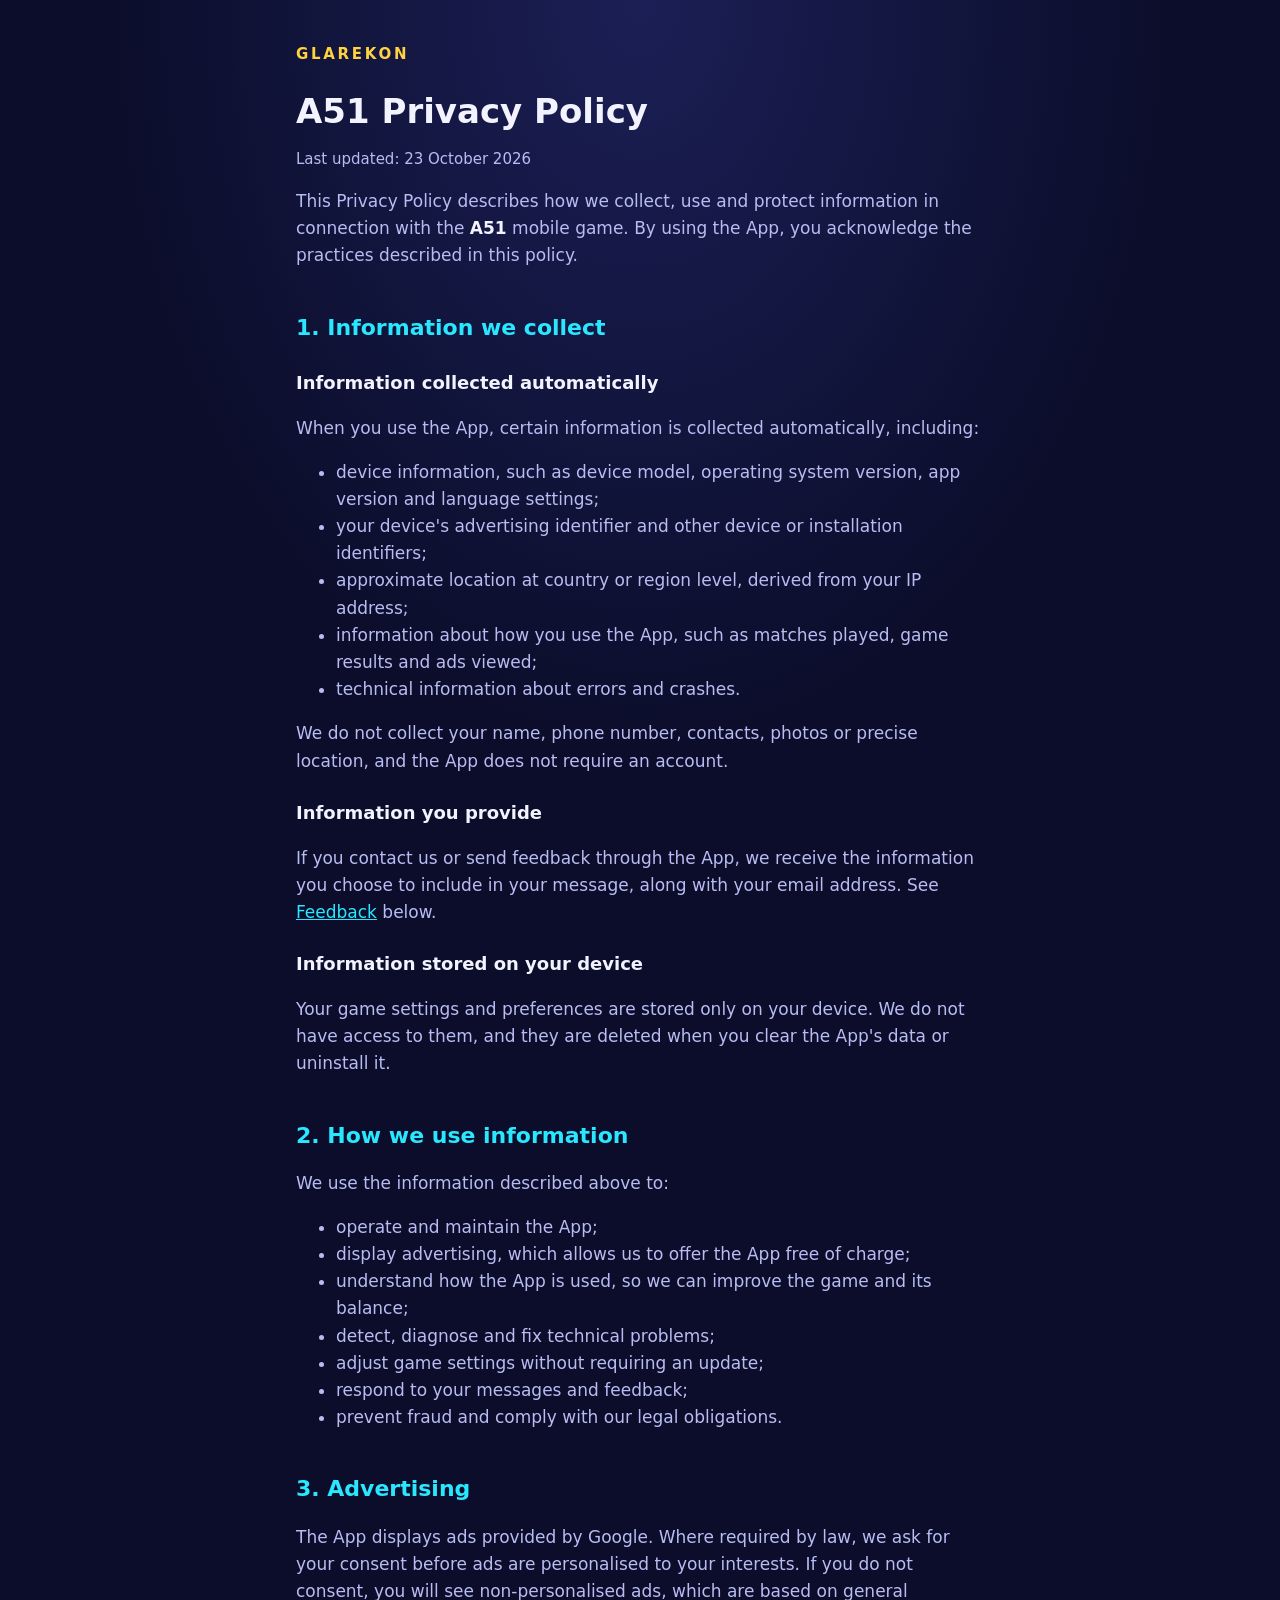
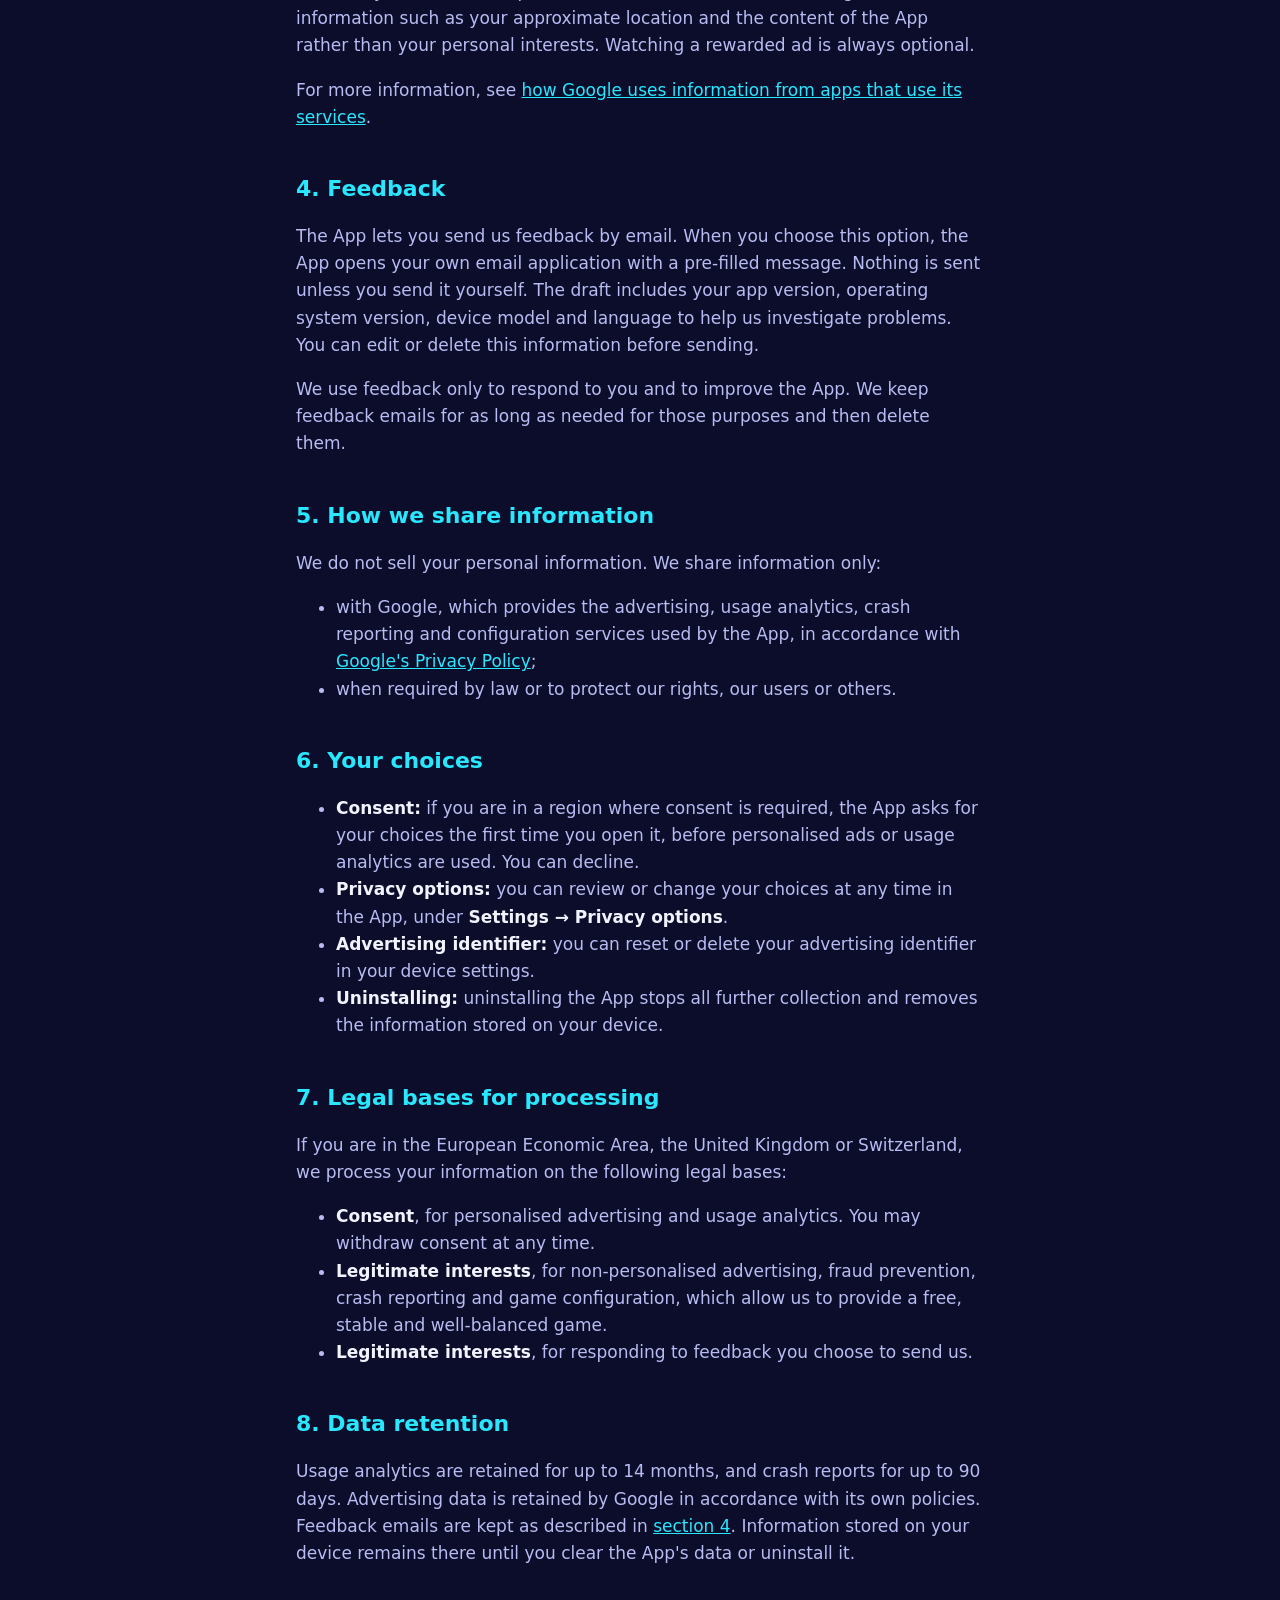
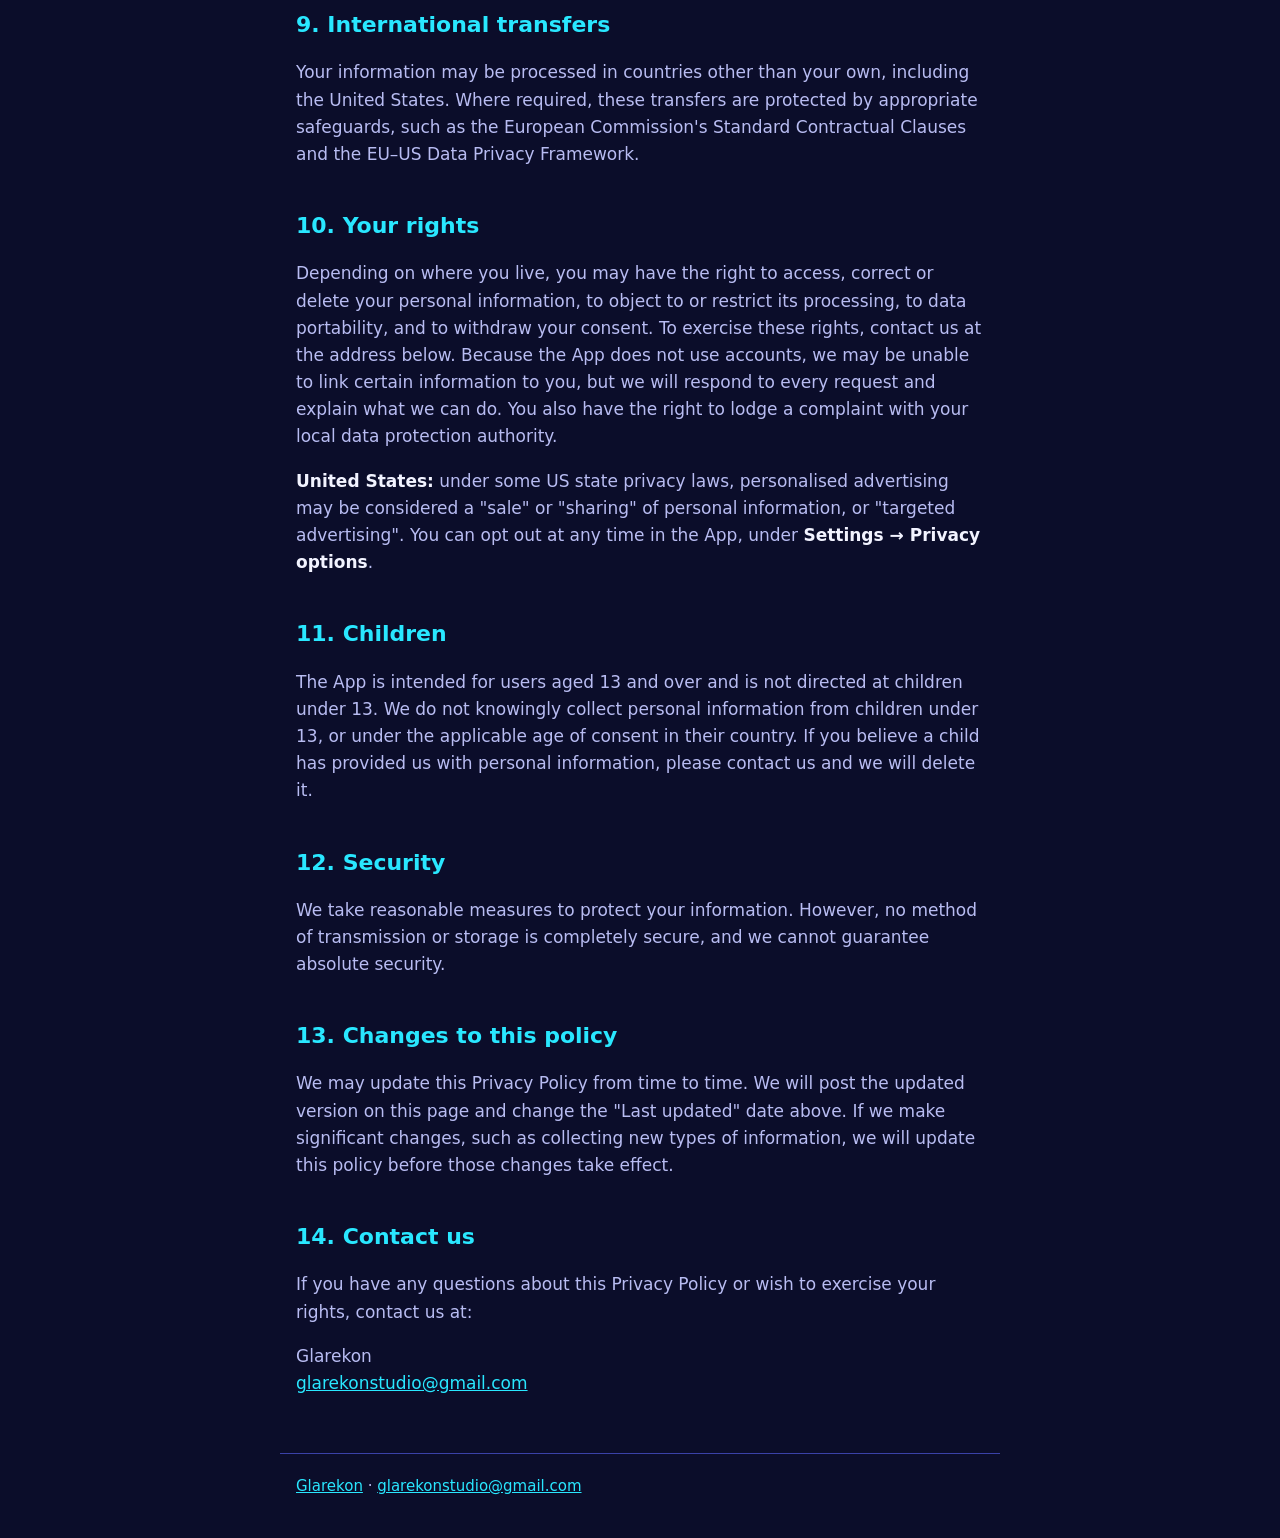
==== commit 048bac6d: "more privacy policy" ====
--- a/a51/privacy.html
+++ b/a51/privacy.html
@@ -16,7 +16,7 @@
     <h1>A51 Privacy Policy</h1>
     <p class="meta">Last updated: 23 October 2026</p>
 
-    <p>This Privacy Policy describes how Glarekon ("we", "us" or "our") collects, uses and protects information in connection with the <strong>A51</strong> mobile game (the "App"). By using the App, you acknowledge the practices described in this policy.</p>
+    <p>This Privacy Policy describes how we collect, use and protect information in connection with the <strong>A51</strong> mobile game. By using the App, you acknowledge the practices described in this policy.</p>
 
     <h2>1. Information we collect</h2>
 
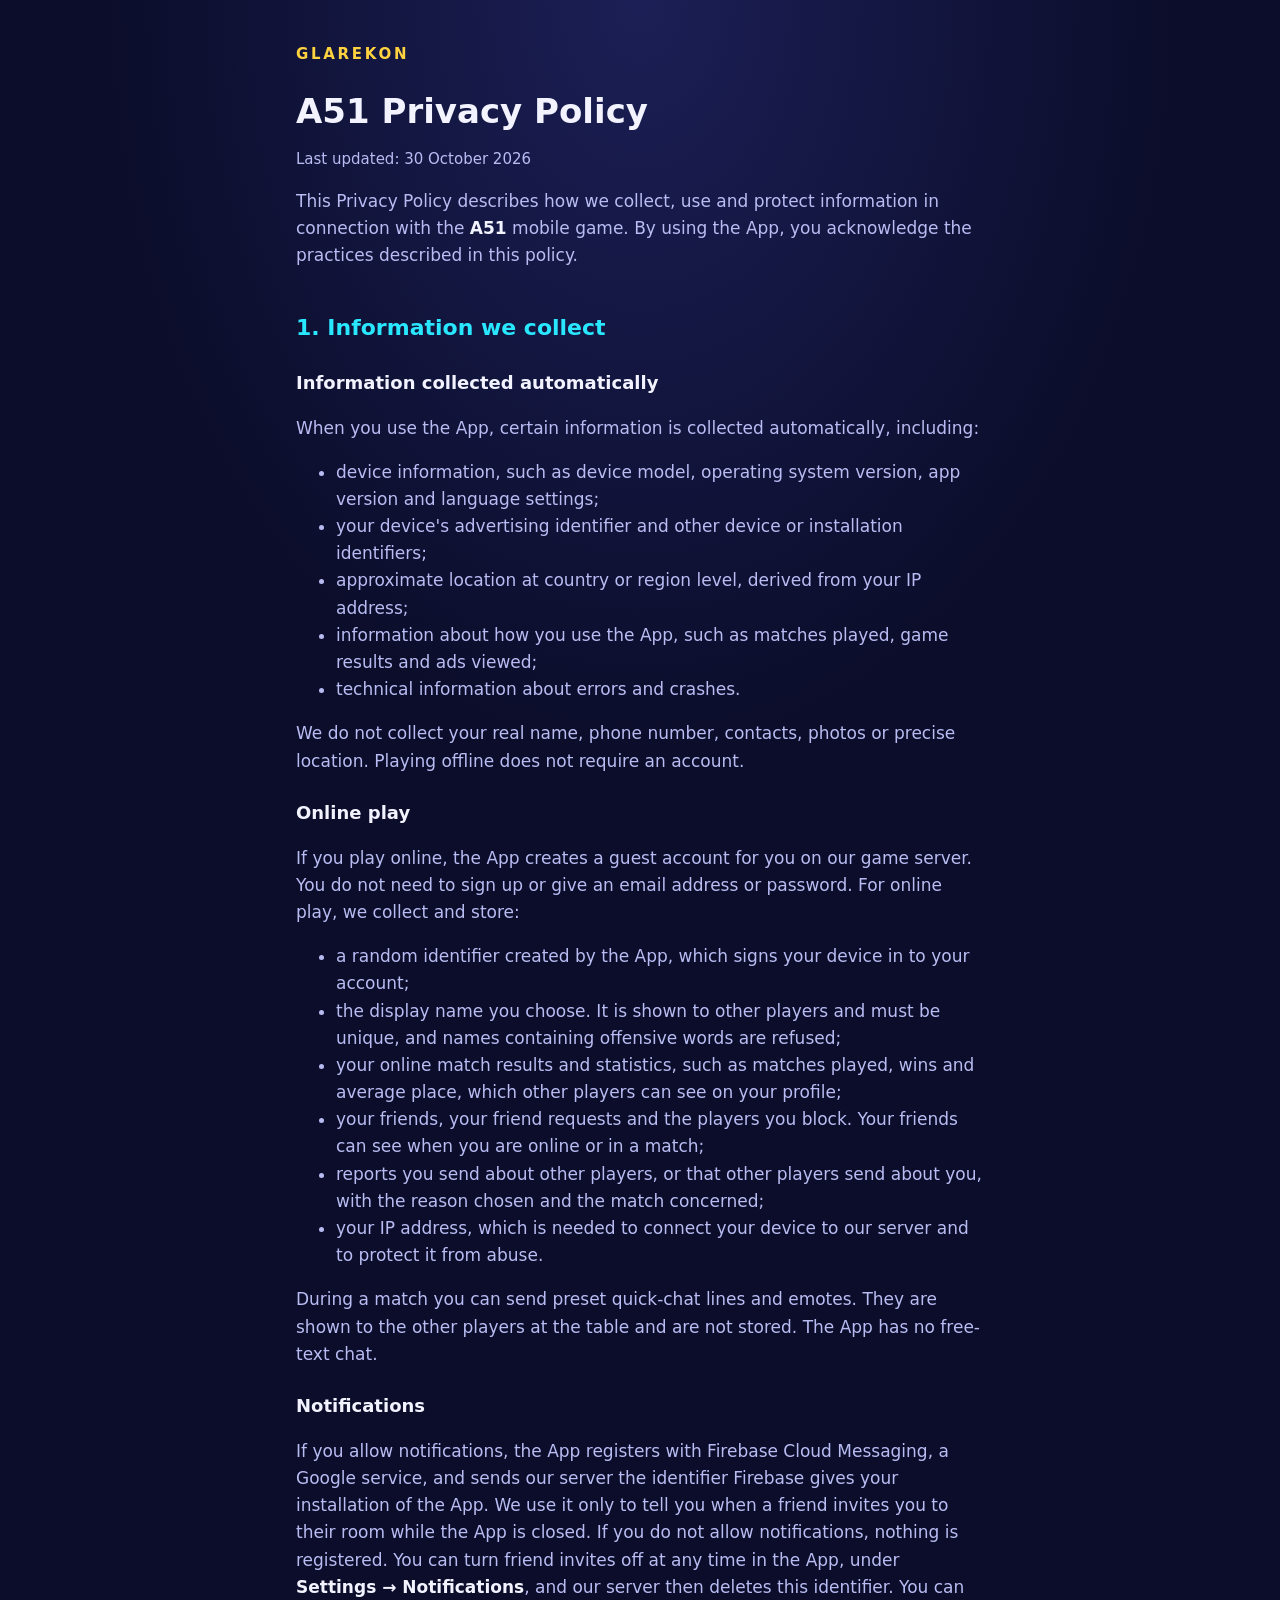
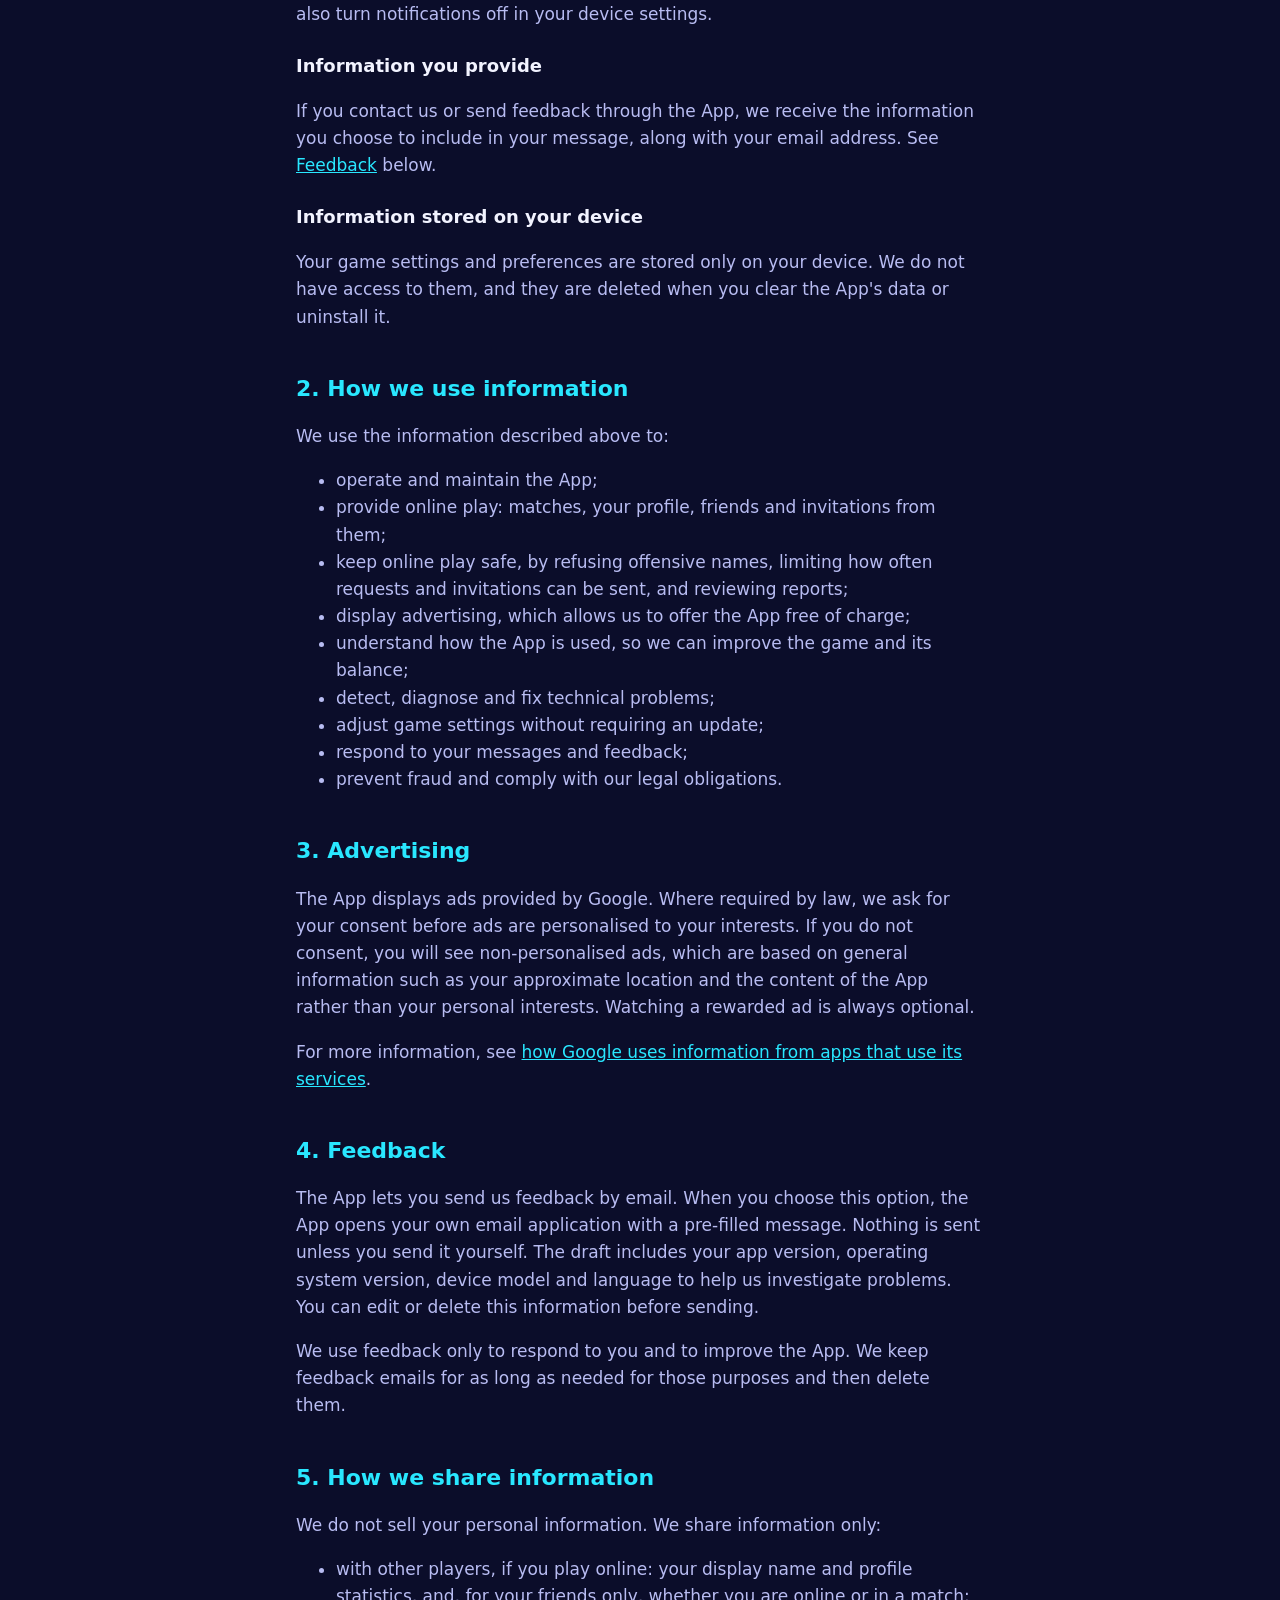
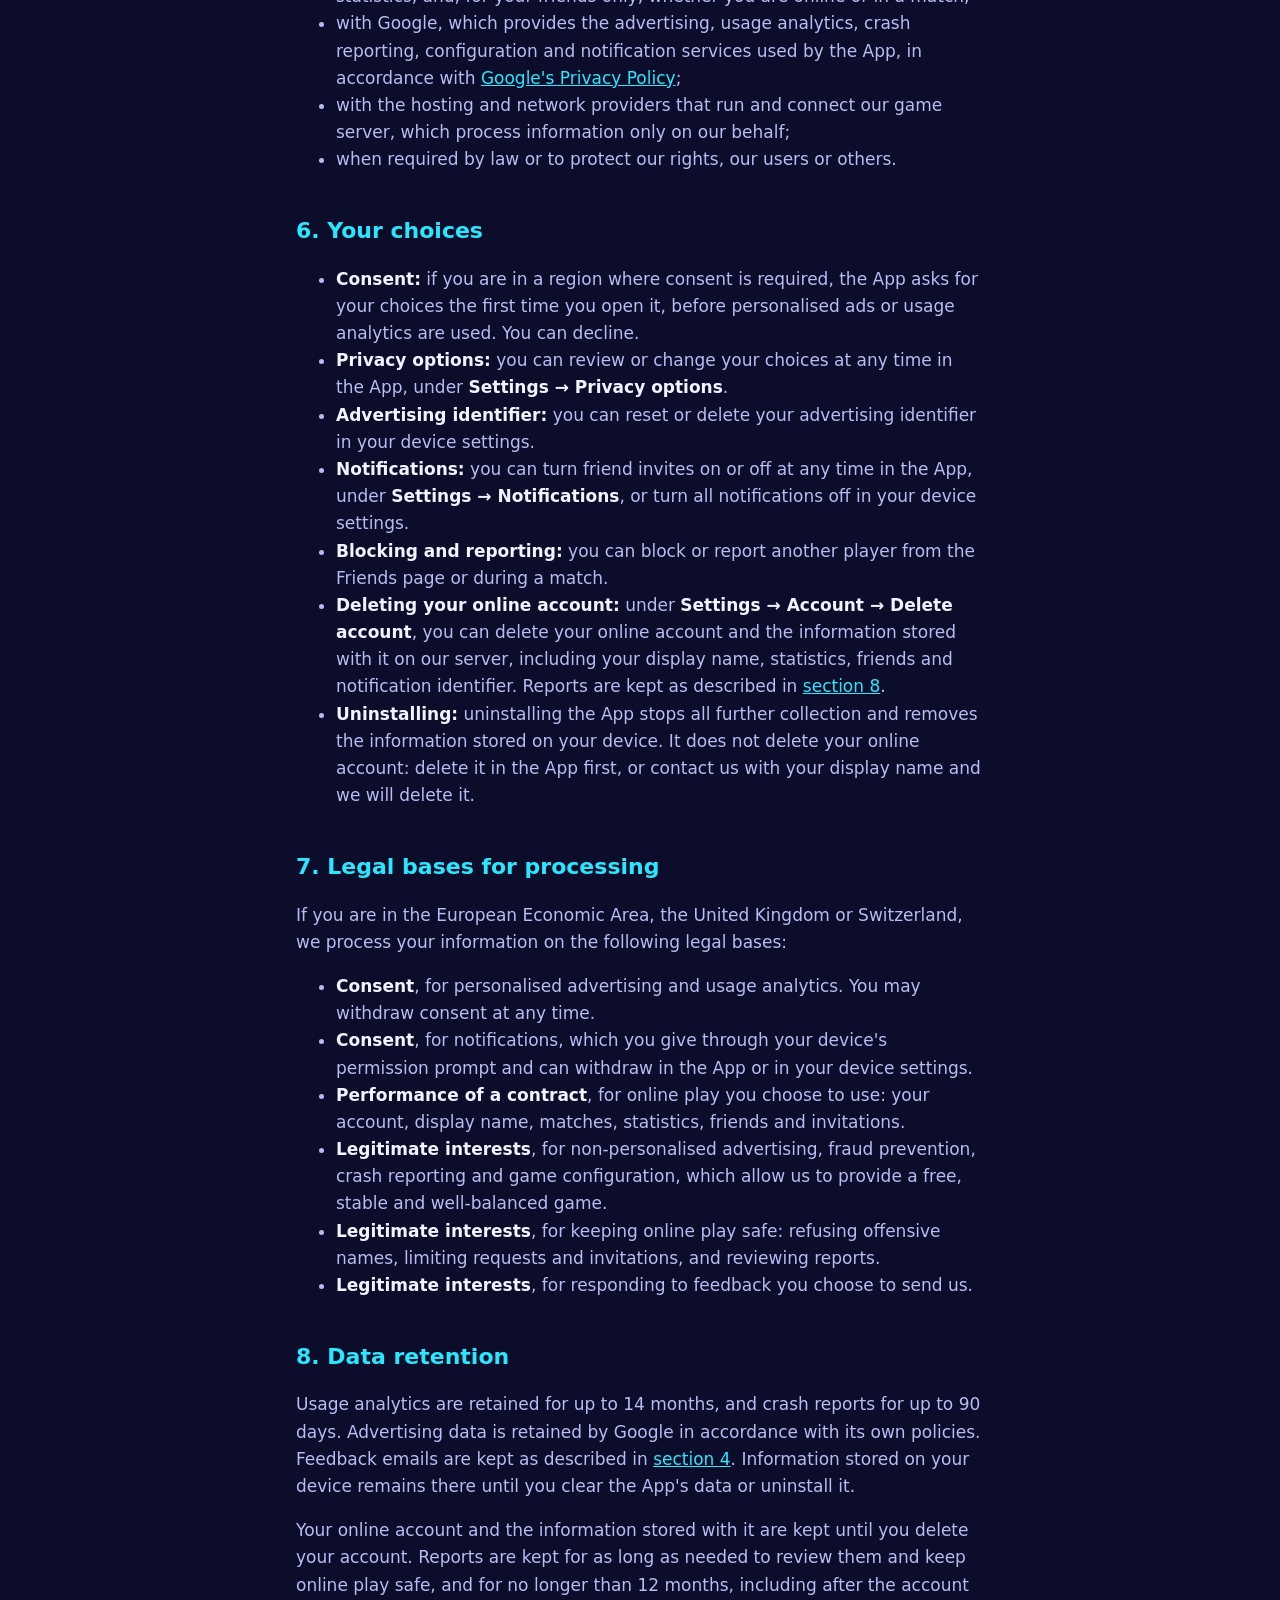
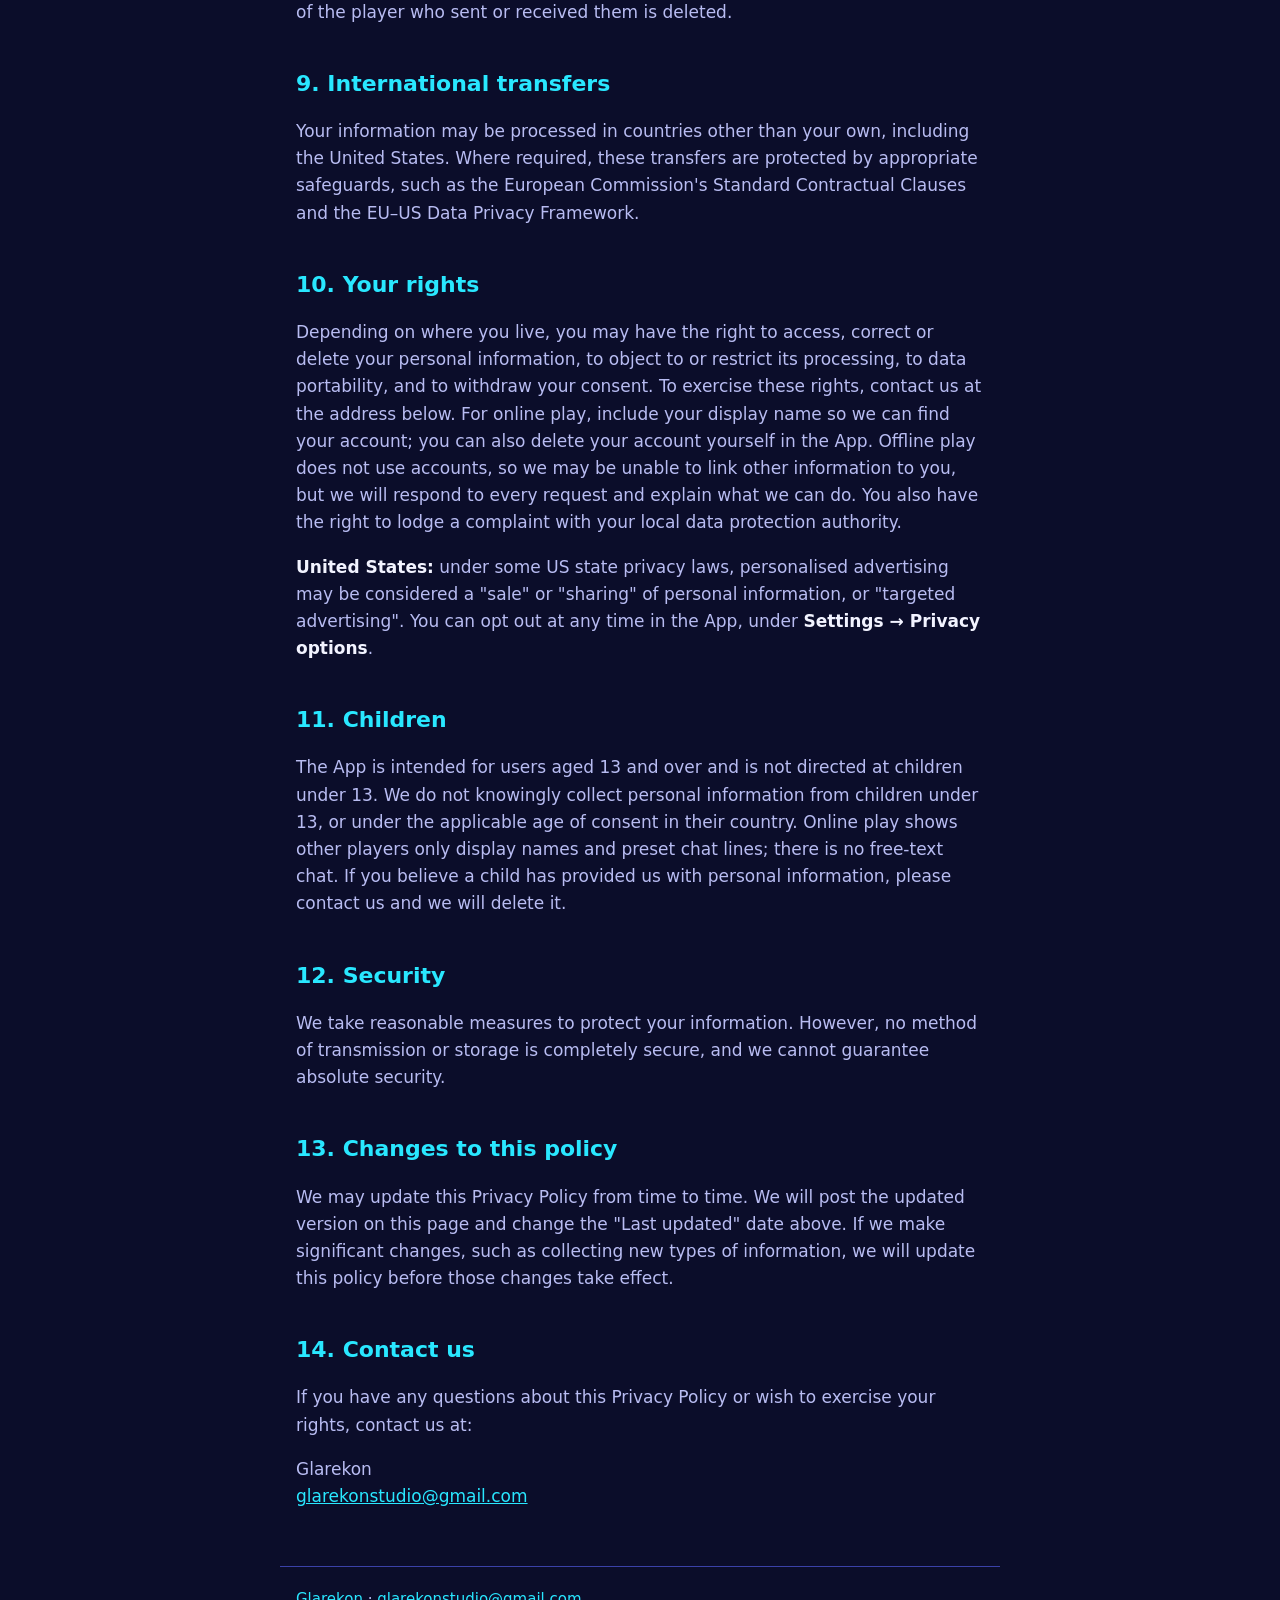
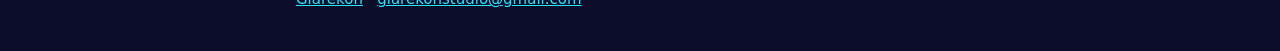
==== commit 17ad05f4: "updated privacy policy" ====
--- a/a51/privacy.html
+++ b/a51/privacy.html
@@ -14,7 +14,7 @@
 
   <main>
     <h1>A51 Privacy Policy</h1>
-    <p class="meta">Last updated: 23 October 2026</p>
+    <p class="meta">Last updated: 30 October 2026</p>
 
     <p>This Privacy Policy describes how we collect, use and protect information in connection with the <strong>A51</strong> mobile game. By using the App, you acknowledge the practices described in this policy.</p>
 
@@ -29,7 +29,22 @@
       <li>information about how you use the App, such as matches played, game results and ads viewed;</li>
       <li>technical information about errors and crashes.</li>
     </ul>
-    <p>We do not collect your name, phone number, contacts, photos or precise location, and the App does not require an account.</p>
+    <p>We do not collect your real name, phone number, contacts, photos or precise location. Playing offline does not require an account.</p>
+
+    <h3 id="online">Online play</h3>
+    <p>If you play online, the App creates a guest account for you on our game server. You do not need to sign up or give an email address or password. For online play, we collect and store:</p>
+    <ul>
+      <li>a random identifier created by the App, which signs your device in to your account;</li>
+      <li>the display name you choose. It is shown to other players and must be unique, and names containing offensive words are refused;</li>
+      <li>your online match results and statistics, such as matches played, wins and average place, which other players can see on your profile;</li>
+      <li>your friends, your friend requests and the players you block. Your friends can see when you are online or in a match;</li>
+      <li>reports you send about other players, or that other players send about you, with the reason chosen and the match concerned;</li>
+      <li>your IP address, which is needed to connect your device to our server and to protect it from abuse.</li>
+    </ul>
+    <p>During a match you can send preset quick-chat lines and emotes. They are shown to the other players at the table and are not stored. The App has no free-text chat.</p>
+
+    <h3 id="notifications">Notifications</h3>
+    <p>If you allow notifications, the App registers with Firebase Cloud Messaging, a Google service, and sends our server the identifier Firebase gives your installation of the App. We use it only to tell you when a friend invites you to their room while the App is closed. If you do not allow notifications, nothing is registered. You can turn friend invites off at any time in the App, under <strong>Settings → Notifications</strong>, and our server then deletes this identifier. You can also turn notifications off in your device settings.</p>
 
     <h3>Information you provide</h3>
     <p>If you contact us or send feedback through the App, we receive the information you choose to include in your message, along with your email address. See <a href="#feedback">Feedback</a> below.</p>
@@ -41,6 +56,8 @@
     <p>We use the information described above to:</p>
     <ul>
       <li>operate and maintain the App;</li>
+      <li>provide online play: matches, your profile, friends and invitations from them;</li>
+      <li>keep online play safe, by refusing offensive names, limiting how often requests and invitations can be sent, and reviewing reports;</li>
       <li>display advertising, which allows us to offer the App free of charge;</li>
       <li>understand how the App is used, so we can improve the game and its balance;</li>
       <li>detect, diagnose and fix technical problems;</li>
@@ -60,7 +77,9 @@
     <h2>5. How we share information</h2>
     <p>We do not sell your personal information. We share information only:</p>
     <ul>
-      <li>with Google, which provides the advertising, usage analytics, crash reporting and configuration services used by the App, in accordance with <a href="https://policies.google.com/privacy">Google's Privacy Policy</a>;</li>
+      <li>with other players, if you play online: your display name and profile statistics, and, for your friends only, whether you are online or in a match;</li>
+      <li>with Google, which provides the advertising, usage analytics, crash reporting, configuration and notification services used by the App, in accordance with <a href="https://policies.google.com/privacy">Google's Privacy Policy</a>;</li>
+      <li>with the hosting and network providers that run and connect our game server, which process information only on our behalf;</li>
       <li>when required by law or to protect our rights, our users or others.</li>
     </ul>
 
@@ -69,29 +88,36 @@
       <li><strong>Consent:</strong> if you are in a region where consent is required, the App asks for your choices the first time you open it, before personalised ads or usage analytics are used. You can decline.</li>
       <li><strong>Privacy options:</strong> you can review or change your choices at any time in the App, under <strong>Settings → Privacy options</strong>.</li>
       <li><strong>Advertising identifier:</strong> you can reset or delete your advertising identifier in your device settings.</li>
-      <li><strong>Uninstalling:</strong> uninstalling the App stops all further collection and removes the information stored on your device.</li>
+      <li><strong>Notifications:</strong> you can turn friend invites on or off at any time in the App, under <strong>Settings → Notifications</strong>, or turn all notifications off in your device settings.</li>
+      <li><strong>Blocking and reporting:</strong> you can block or report another player from the Friends page or during a match.</li>
+      <li><strong>Deleting your online account:</strong> under <strong>Settings → Account → Delete account</strong>, you can delete your online account and the information stored with it on our server, including your display name, statistics, friends and notification identifier. Reports are kept as described in <a href="#retention">section 8</a>.</li>
+      <li><strong>Uninstalling:</strong> uninstalling the App stops all further collection and removes the information stored on your device. It does not delete your online account: delete it in the App first, or contact us with your display name and we will delete it.</li>
     </ul>
 
     <h2>7. Legal bases for processing</h2>
     <p>If you are in the European Economic Area, the United Kingdom or Switzerland, we process your information on the following legal bases:</p>
     <ul>
       <li><strong>Consent</strong>, for personalised advertising and usage analytics. You may withdraw consent at any time.</li>
+      <li><strong>Consent</strong>, for notifications, which you give through your device's permission prompt and can withdraw in the App or in your device settings.</li>
+      <li><strong>Performance of a contract</strong>, for online play you choose to use: your account, display name, matches, statistics, friends and invitations.</li>
       <li><strong>Legitimate interests</strong>, for non-personalised advertising, fraud prevention, crash reporting and game configuration, which allow us to provide a free, stable and well-balanced game.</li>
+      <li><strong>Legitimate interests</strong>, for keeping online play safe: refusing offensive names, limiting requests and invitations, and reviewing reports.</li>
       <li><strong>Legitimate interests</strong>, for responding to feedback you choose to send us.</li>
     </ul>
 
-    <h2>8. Data retention</h2>
+    <h2 id="retention">8. Data retention</h2>
     <p>Usage analytics are retained for up to 14 months, and crash reports for up to 90 days. Advertising data is retained by Google in accordance with its own policies. Feedback emails are kept as described in <a href="#feedback">section 4</a>. Information stored on your device remains there until you clear the App's data or uninstall it.</p>
+    <p>Your online account and the information stored with it are kept until you delete your account. Reports are kept for as long as needed to review them and keep online play safe, and for no longer than 12 months, including after the account of the player who sent or received them is deleted.</p>
 
     <h2>9. International transfers</h2>
     <p>Your information may be processed in countries other than your own, including the United States. Where required, these transfers are protected by appropriate safeguards, such as the European Commission's Standard Contractual Clauses and the EU–US Data Privacy Framework.</p>
 
     <h2>10. Your rights</h2>
-    <p>Depending on where you live, you may have the right to access, correct or delete your personal information, to object to or restrict its processing, to data portability, and to withdraw your consent. To exercise these rights, contact us at the address below. Because the App does not use accounts, we may be unable to link certain information to you, but we will respond to every request and explain what we can do. You also have the right to lodge a complaint with your local data protection authority.</p>
+    <p>Depending on where you live, you may have the right to access, correct or delete your personal information, to object to or restrict its processing, to data portability, and to withdraw your consent. To exercise these rights, contact us at the address below. For online play, include your display name so we can find your account; you can also delete your account yourself in the App. Offline play does not use accounts, so we may be unable to link other information to you, but we will respond to every request and explain what we can do. You also have the right to lodge a complaint with your local data protection authority.</p>
     <p><strong>United States:</strong> under some US state privacy laws, personalised advertising may be considered a "sale" or "sharing" of personal information, or "targeted advertising". You can opt out at any time in the App, under <strong>Settings → Privacy options</strong>.</p>
 
     <h2>11. Children</h2>
-    <p>The App is intended for users aged 13 and over and is not directed at children under 13. We do not knowingly collect personal information from children under 13, or under the applicable age of consent in their country. If you believe a child has provided us with personal information, please contact us and we will delete it.</p>
+    <p>The App is intended for users aged 13 and over and is not directed at children under 13. We do not knowingly collect personal information from children under 13, or under the applicable age of consent in their country. Online play shows other players only display names and preset chat lines; there is no free-text chat. If you believe a child has provided us with personal information, please contact us and we will delete it.</p>
 
     <h2>12. Security</h2>
     <p>We take reasonable measures to protect your information. However, no method of transmission or storage is completely secure, and we cannot guarantee absolute security.</p>
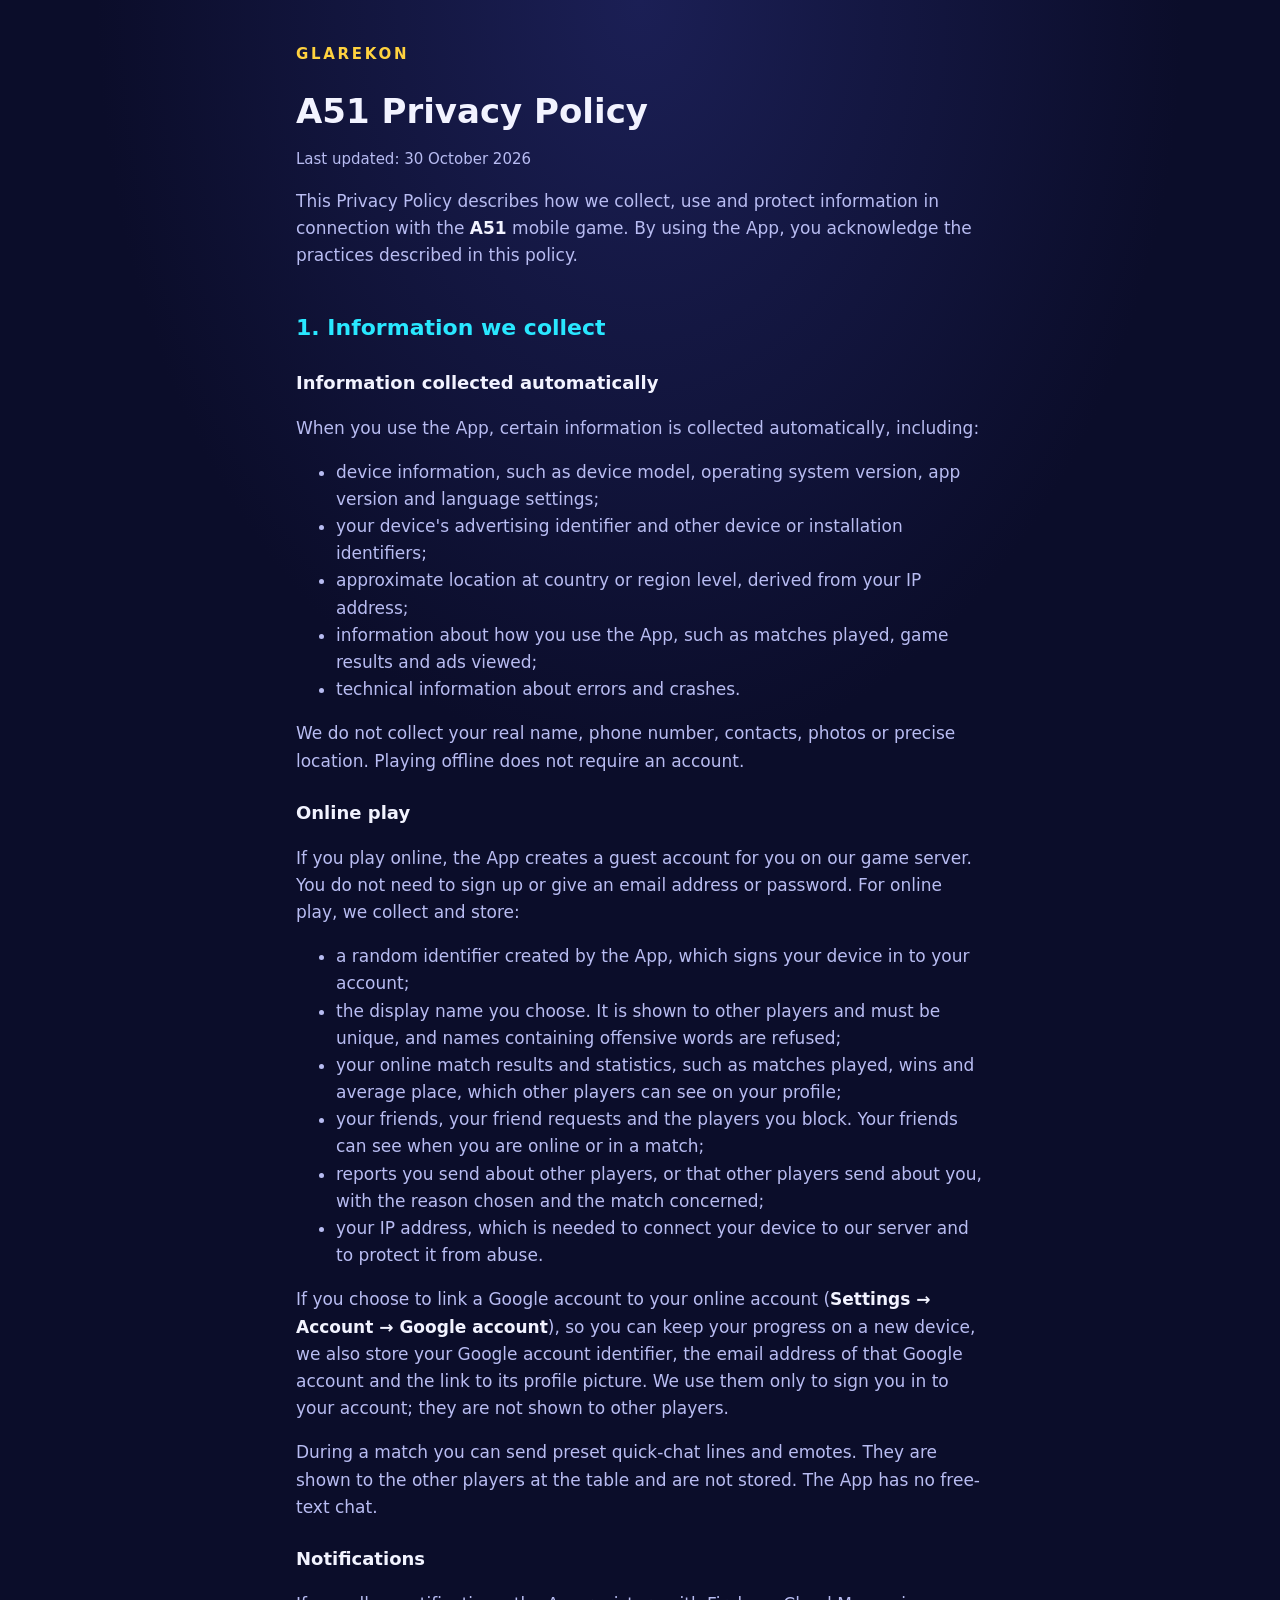
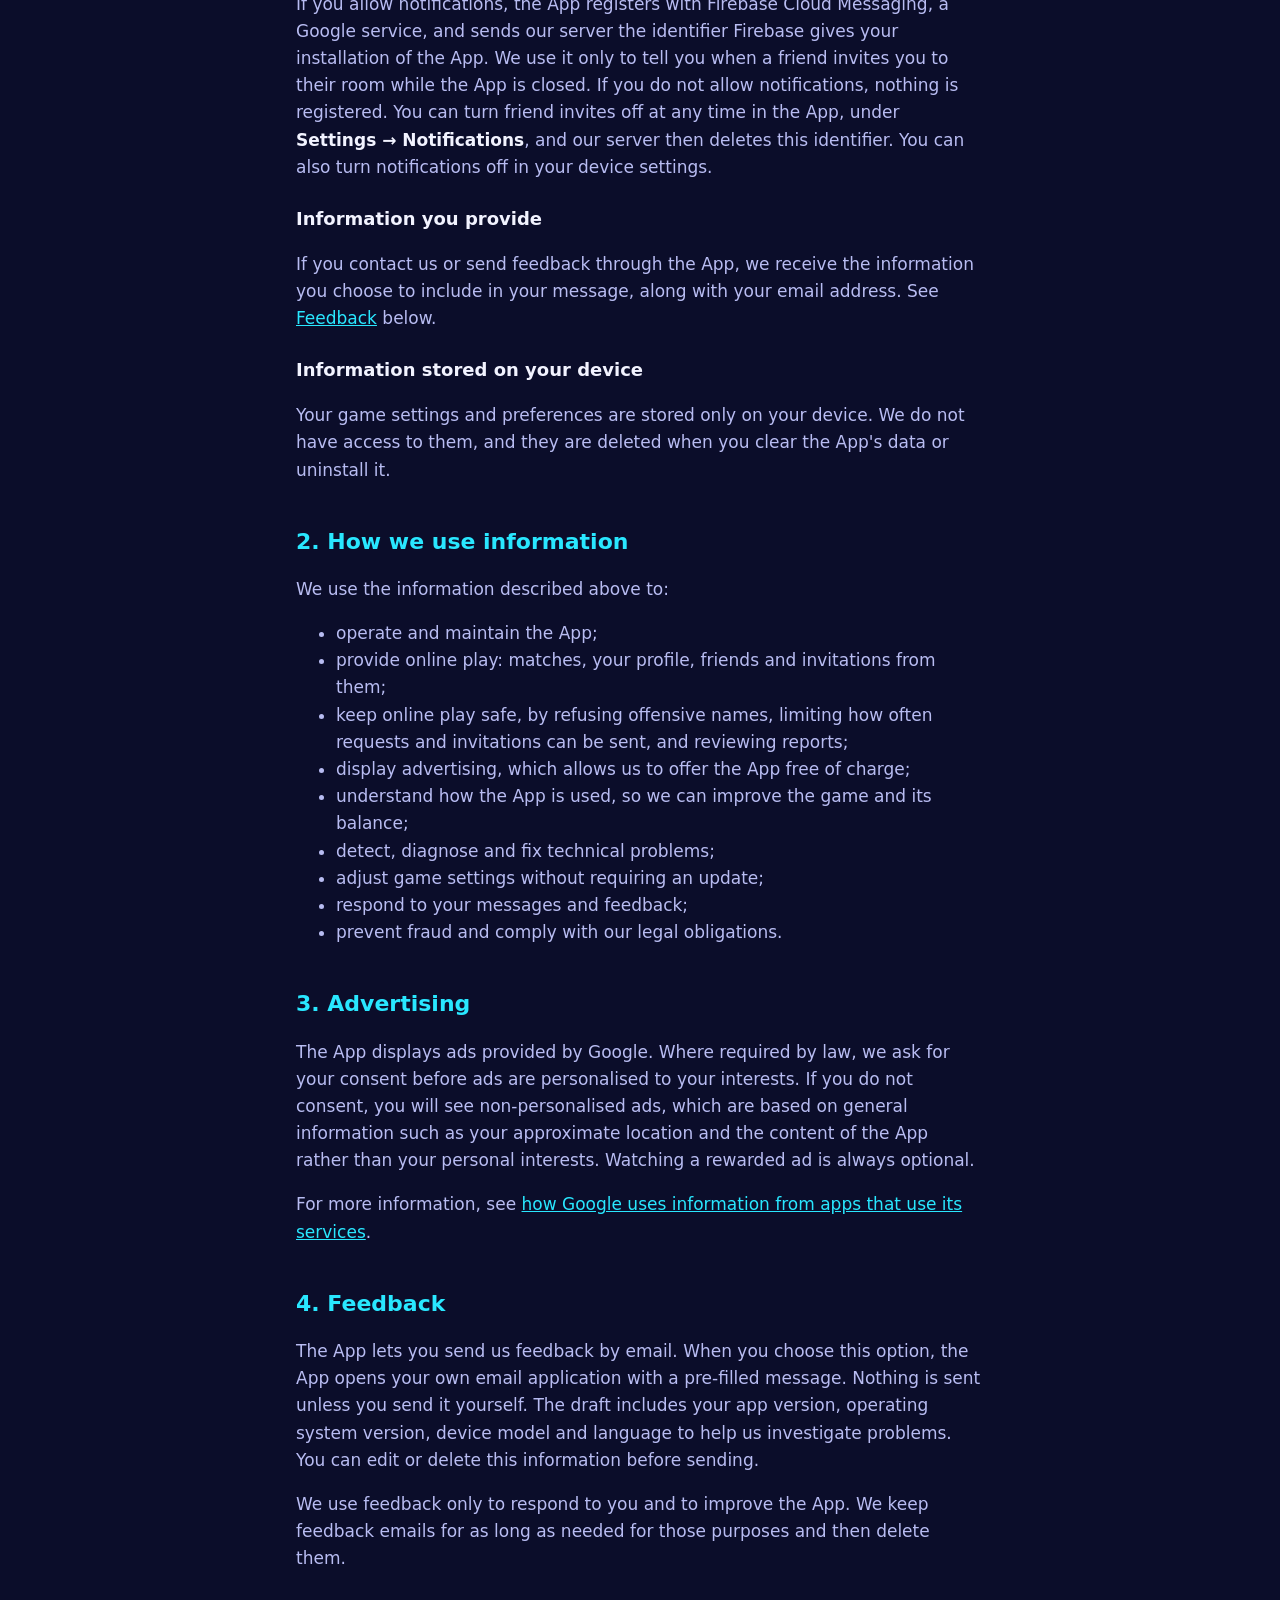
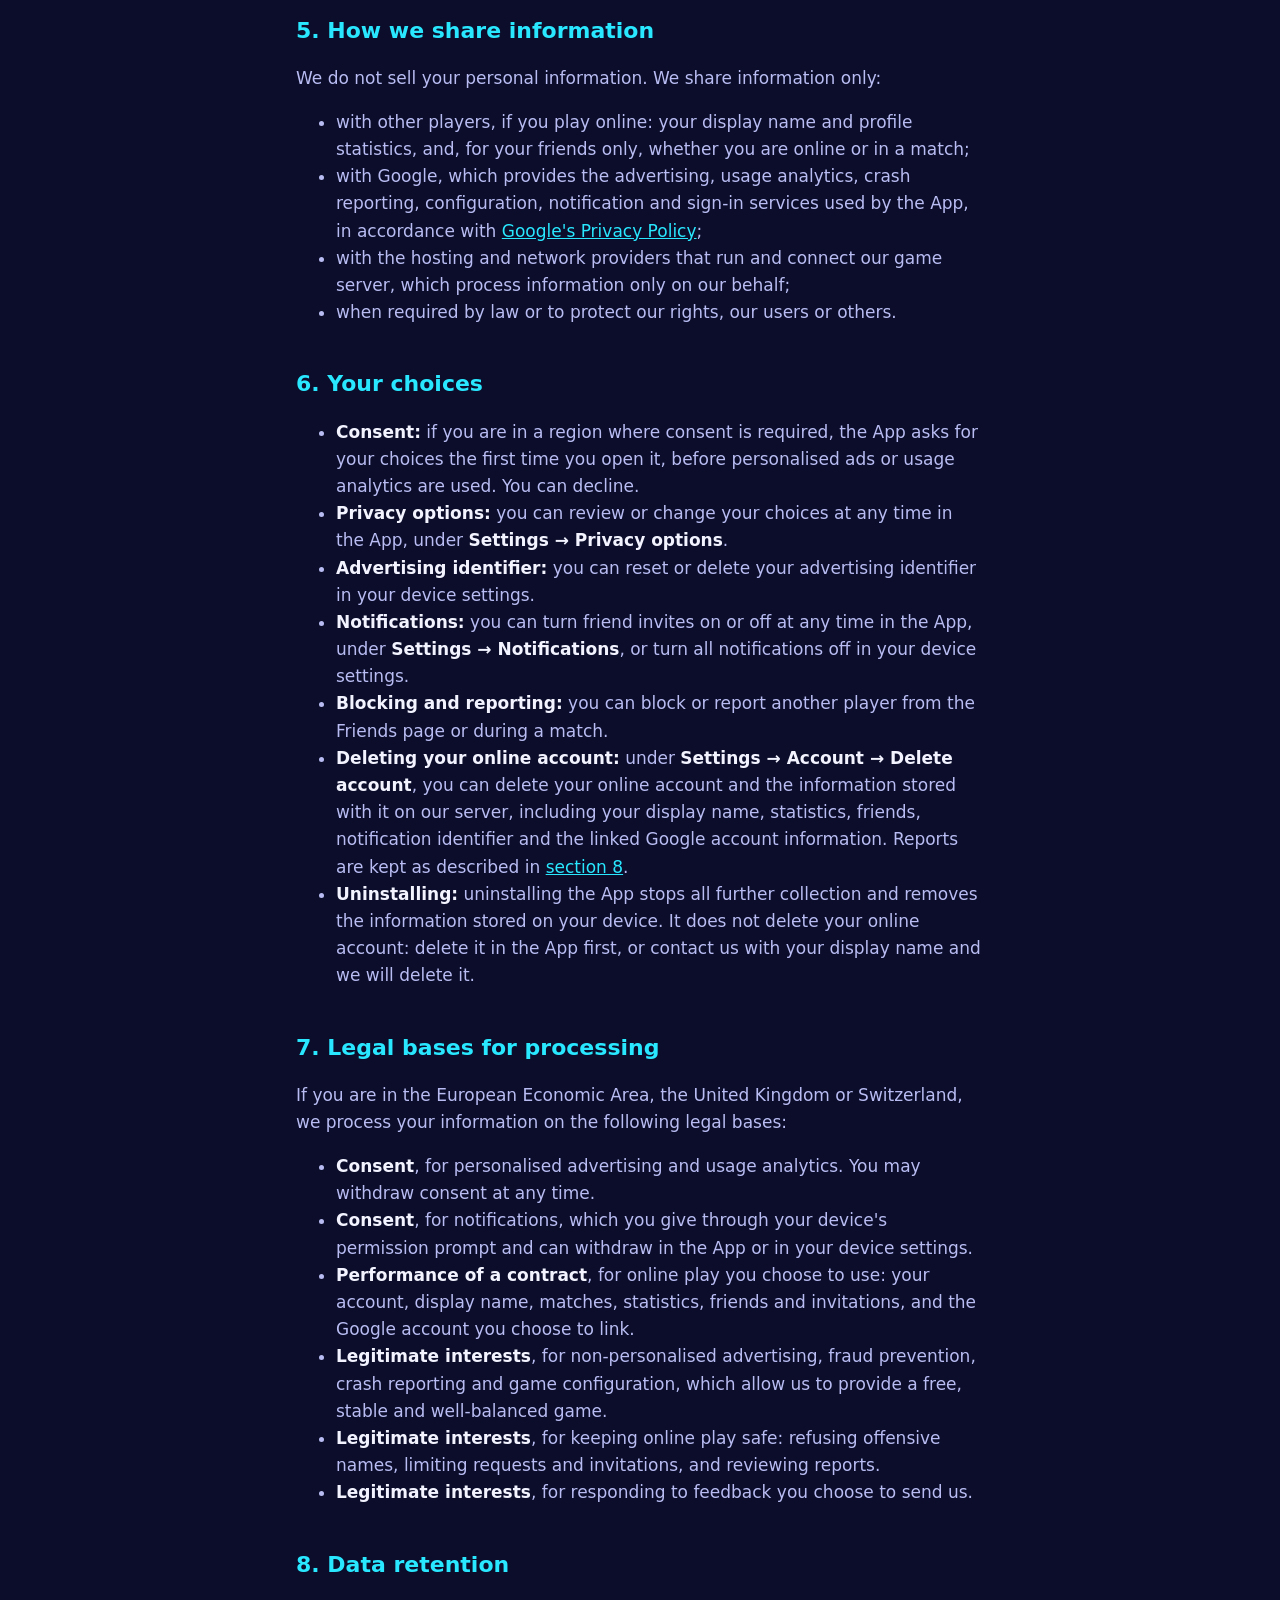
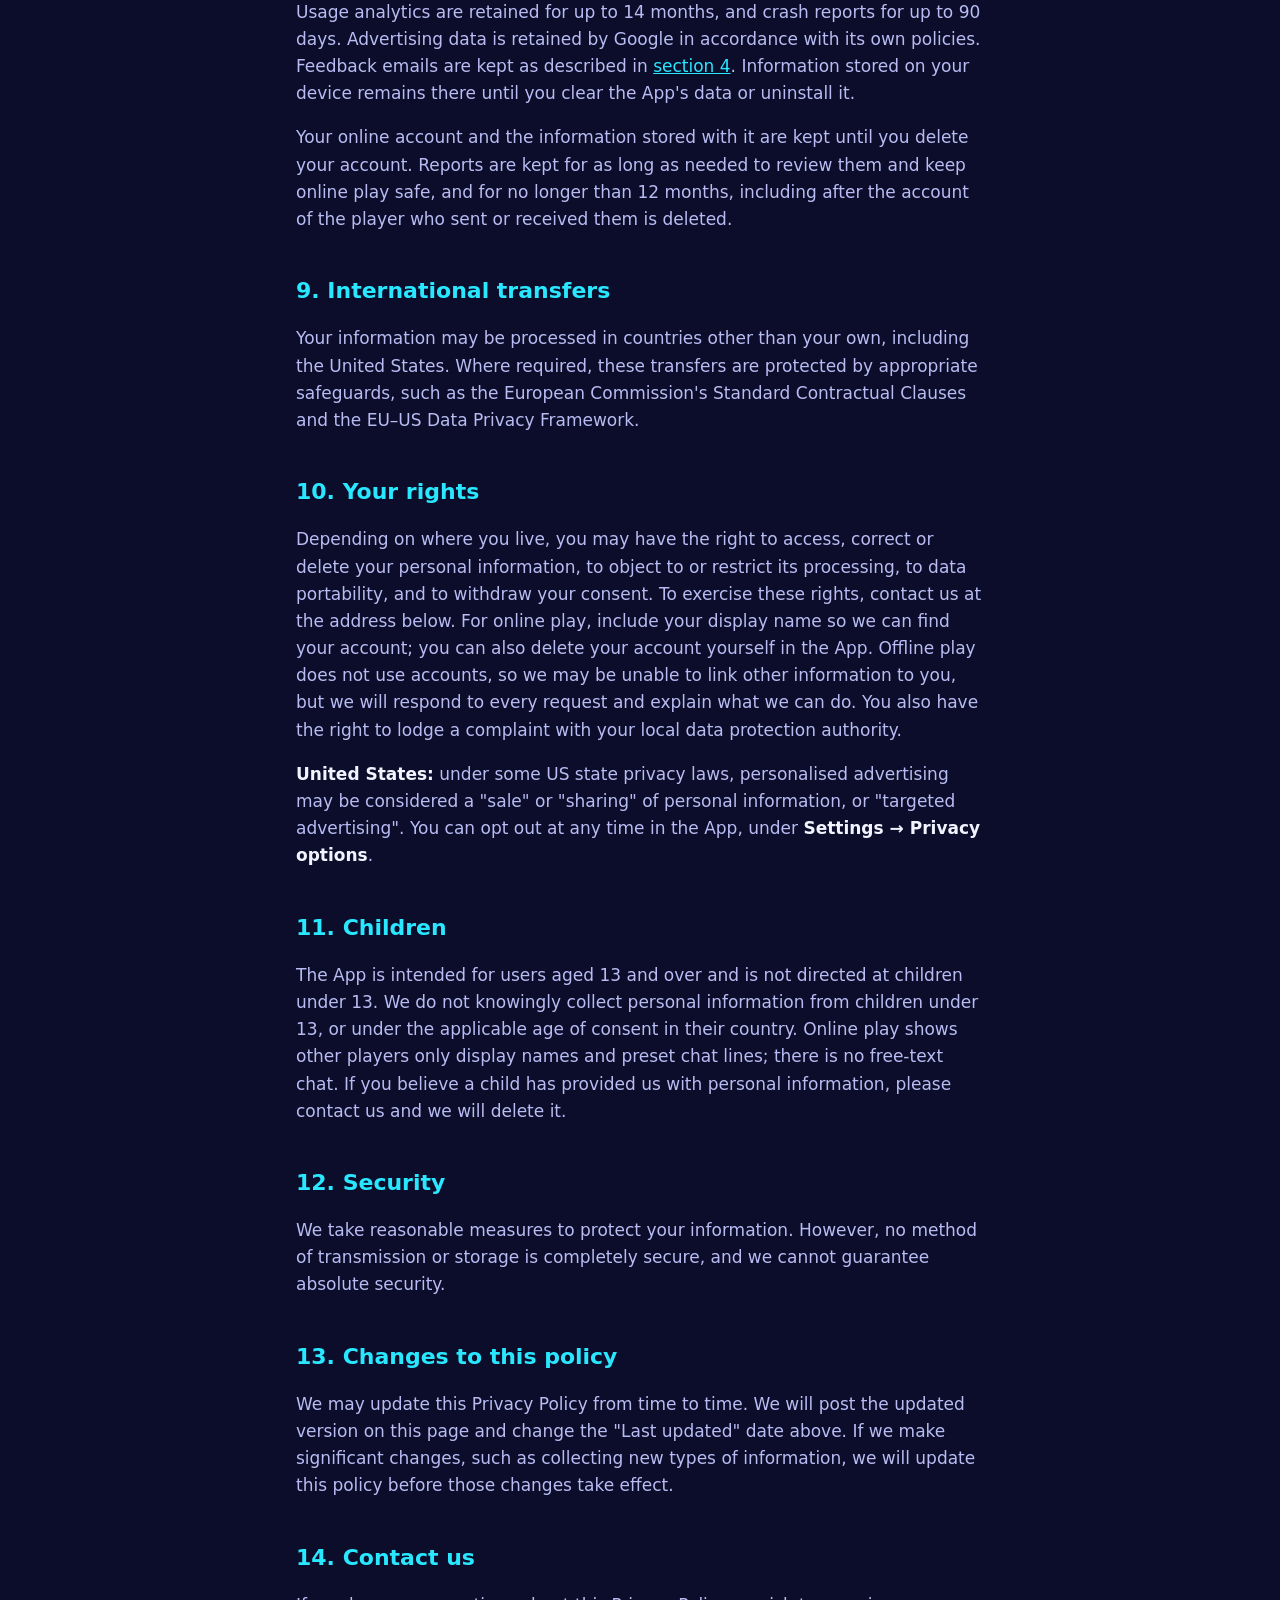
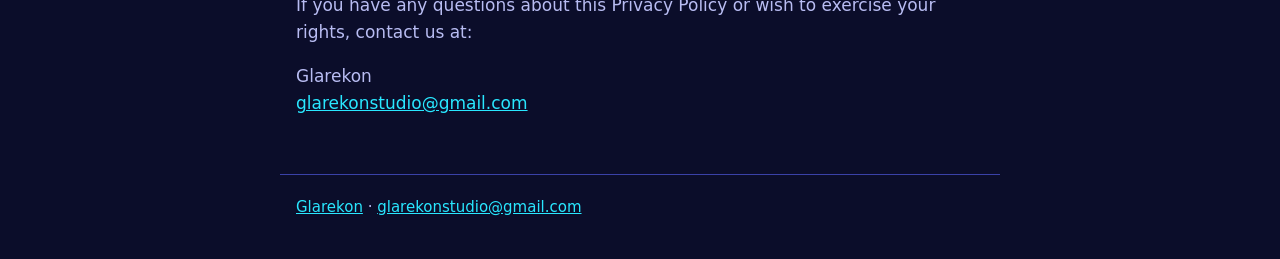
==== commit 5ab1dcd3: "privacy policy" ====
--- a/a51/privacy.html
+++ b/a51/privacy.html
@@ -41,6 +41,7 @@
       <li>reports you send about other players, or that other players send about you, with the reason chosen and the match concerned;</li>
       <li>your IP address, which is needed to connect your device to our server and to protect it from abuse.</li>
     </ul>
+    <p>If you choose to link a Google account to your online account (<strong>Settings → Account → Google account</strong>), so you can keep your progress on a new device, we also store your Google account identifier, the email address of that Google account and the link to its profile picture. We use them only to sign you in to your account; they are not shown to other players.</p>
     <p>During a match you can send preset quick-chat lines and emotes. They are shown to the other players at the table and are not stored. The App has no free-text chat.</p>
 
     <h3 id="notifications">Notifications</h3>
@@ -78,7 +79,7 @@
     <p>We do not sell your personal information. We share information only:</p>
     <ul>
       <li>with other players, if you play online: your display name and profile statistics, and, for your friends only, whether you are online or in a match;</li>
-      <li>with Google, which provides the advertising, usage analytics, crash reporting, configuration and notification services used by the App, in accordance with <a href="https://policies.google.com/privacy">Google's Privacy Policy</a>;</li>
+      <li>with Google, which provides the advertising, usage analytics, crash reporting, configuration, notification and sign-in services used by the App, in accordance with <a href="https://policies.google.com/privacy">Google's Privacy Policy</a>;</li>
       <li>with the hosting and network providers that run and connect our game server, which process information only on our behalf;</li>
       <li>when required by law or to protect our rights, our users or others.</li>
     </ul>
@@ -90,7 +91,7 @@
       <li><strong>Advertising identifier:</strong> you can reset or delete your advertising identifier in your device settings.</li>
       <li><strong>Notifications:</strong> you can turn friend invites on or off at any time in the App, under <strong>Settings → Notifications</strong>, or turn all notifications off in your device settings.</li>
       <li><strong>Blocking and reporting:</strong> you can block or report another player from the Friends page or during a match.</li>
-      <li><strong>Deleting your online account:</strong> under <strong>Settings → Account → Delete account</strong>, you can delete your online account and the information stored with it on our server, including your display name, statistics, friends and notification identifier. Reports are kept as described in <a href="#retention">section 8</a>.</li>
+      <li><strong>Deleting your online account:</strong> under <strong>Settings → Account → Delete account</strong>, you can delete your online account and the information stored with it on our server, including your display name, statistics, friends, notification identifier and the linked Google account information. Reports are kept as described in <a href="#retention">section 8</a>.</li>
       <li><strong>Uninstalling:</strong> uninstalling the App stops all further collection and removes the information stored on your device. It does not delete your online account: delete it in the App first, or contact us with your display name and we will delete it.</li>
     </ul>
 
@@ -99,7 +100,7 @@
     <ul>
       <li><strong>Consent</strong>, for personalised advertising and usage analytics. You may withdraw consent at any time.</li>
       <li><strong>Consent</strong>, for notifications, which you give through your device's permission prompt and can withdraw in the App or in your device settings.</li>
-      <li><strong>Performance of a contract</strong>, for online play you choose to use: your account, display name, matches, statistics, friends and invitations.</li>
+      <li><strong>Performance of a contract</strong>, for online play you choose to use: your account, display name, matches, statistics, friends and invitations, and the Google account you choose to link.</li>
       <li><strong>Legitimate interests</strong>, for non-personalised advertising, fraud prevention, crash reporting and game configuration, which allow us to provide a free, stable and well-balanced game.</li>
       <li><strong>Legitimate interests</strong>, for keeping online play safe: refusing offensive names, limiting requests and invitations, and reviewing reports.</li>
       <li><strong>Legitimate interests</strong>, for responding to feedback you choose to send us.</li>
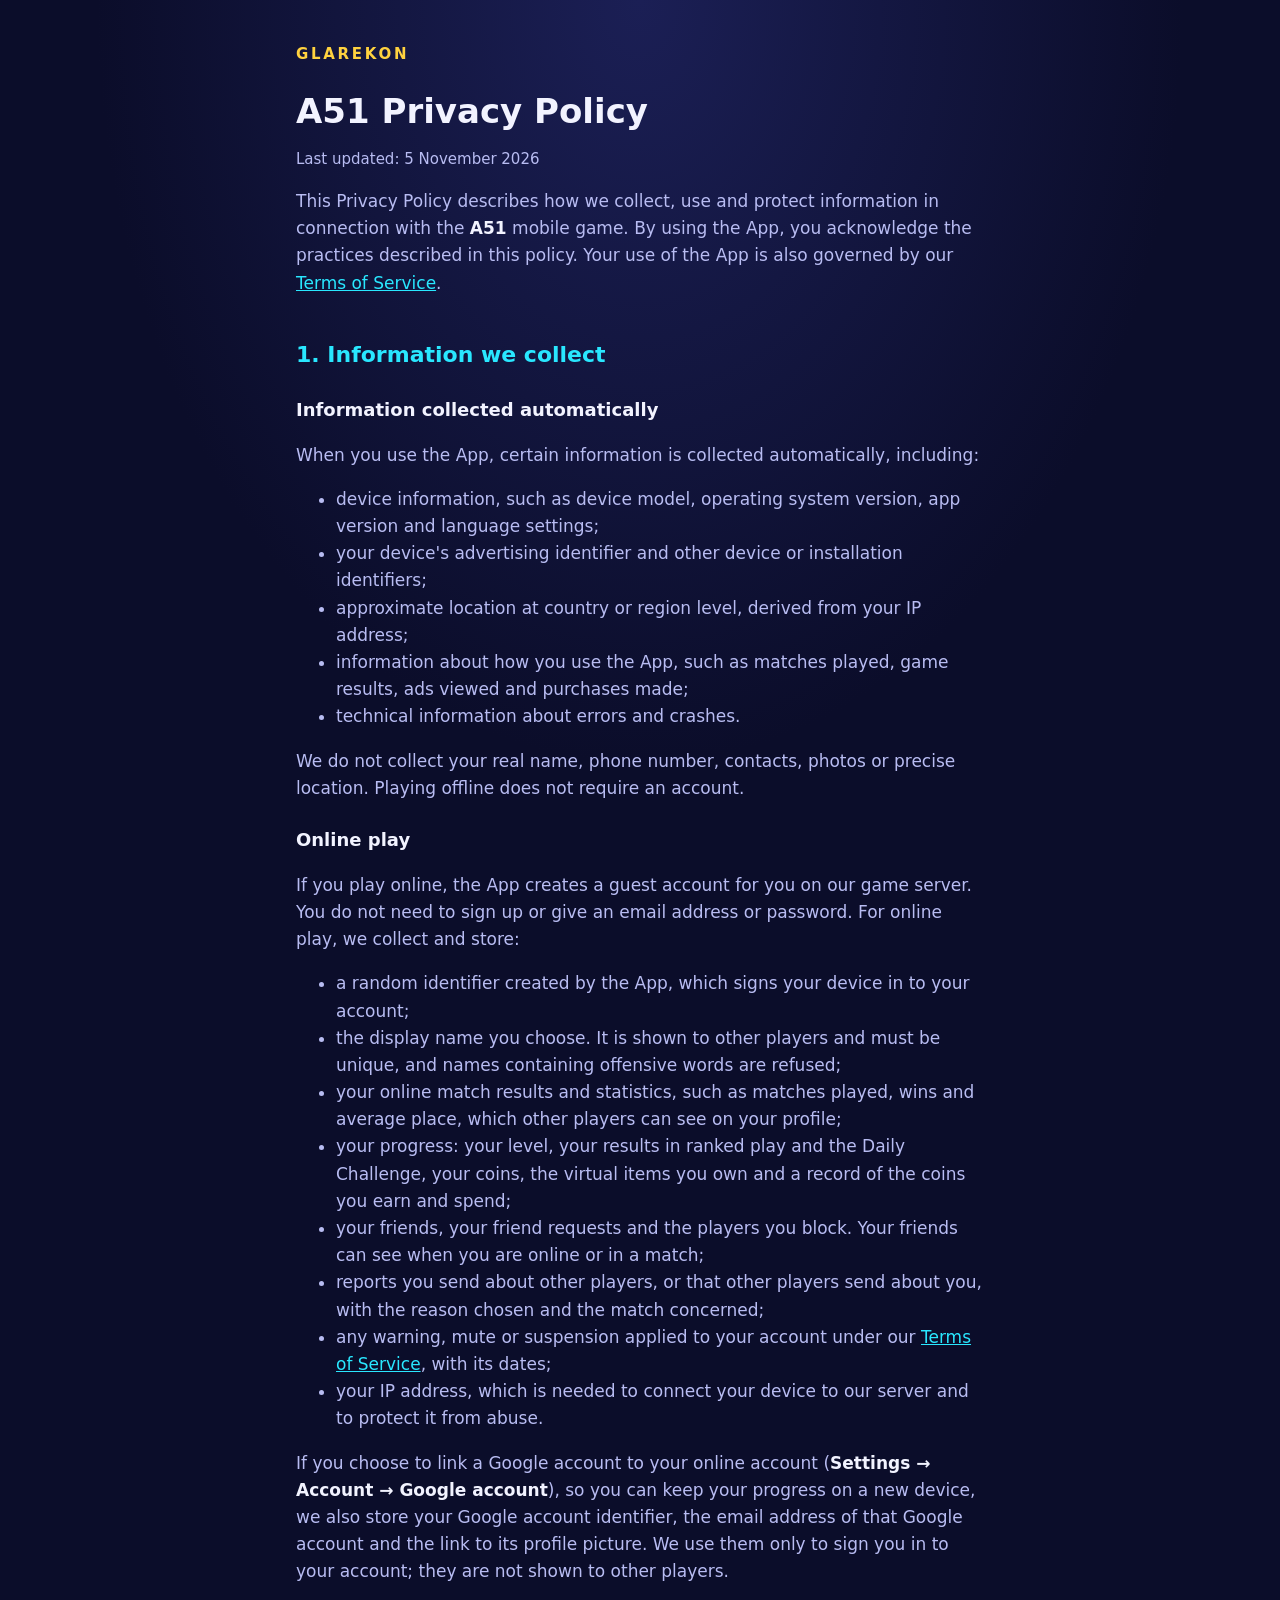
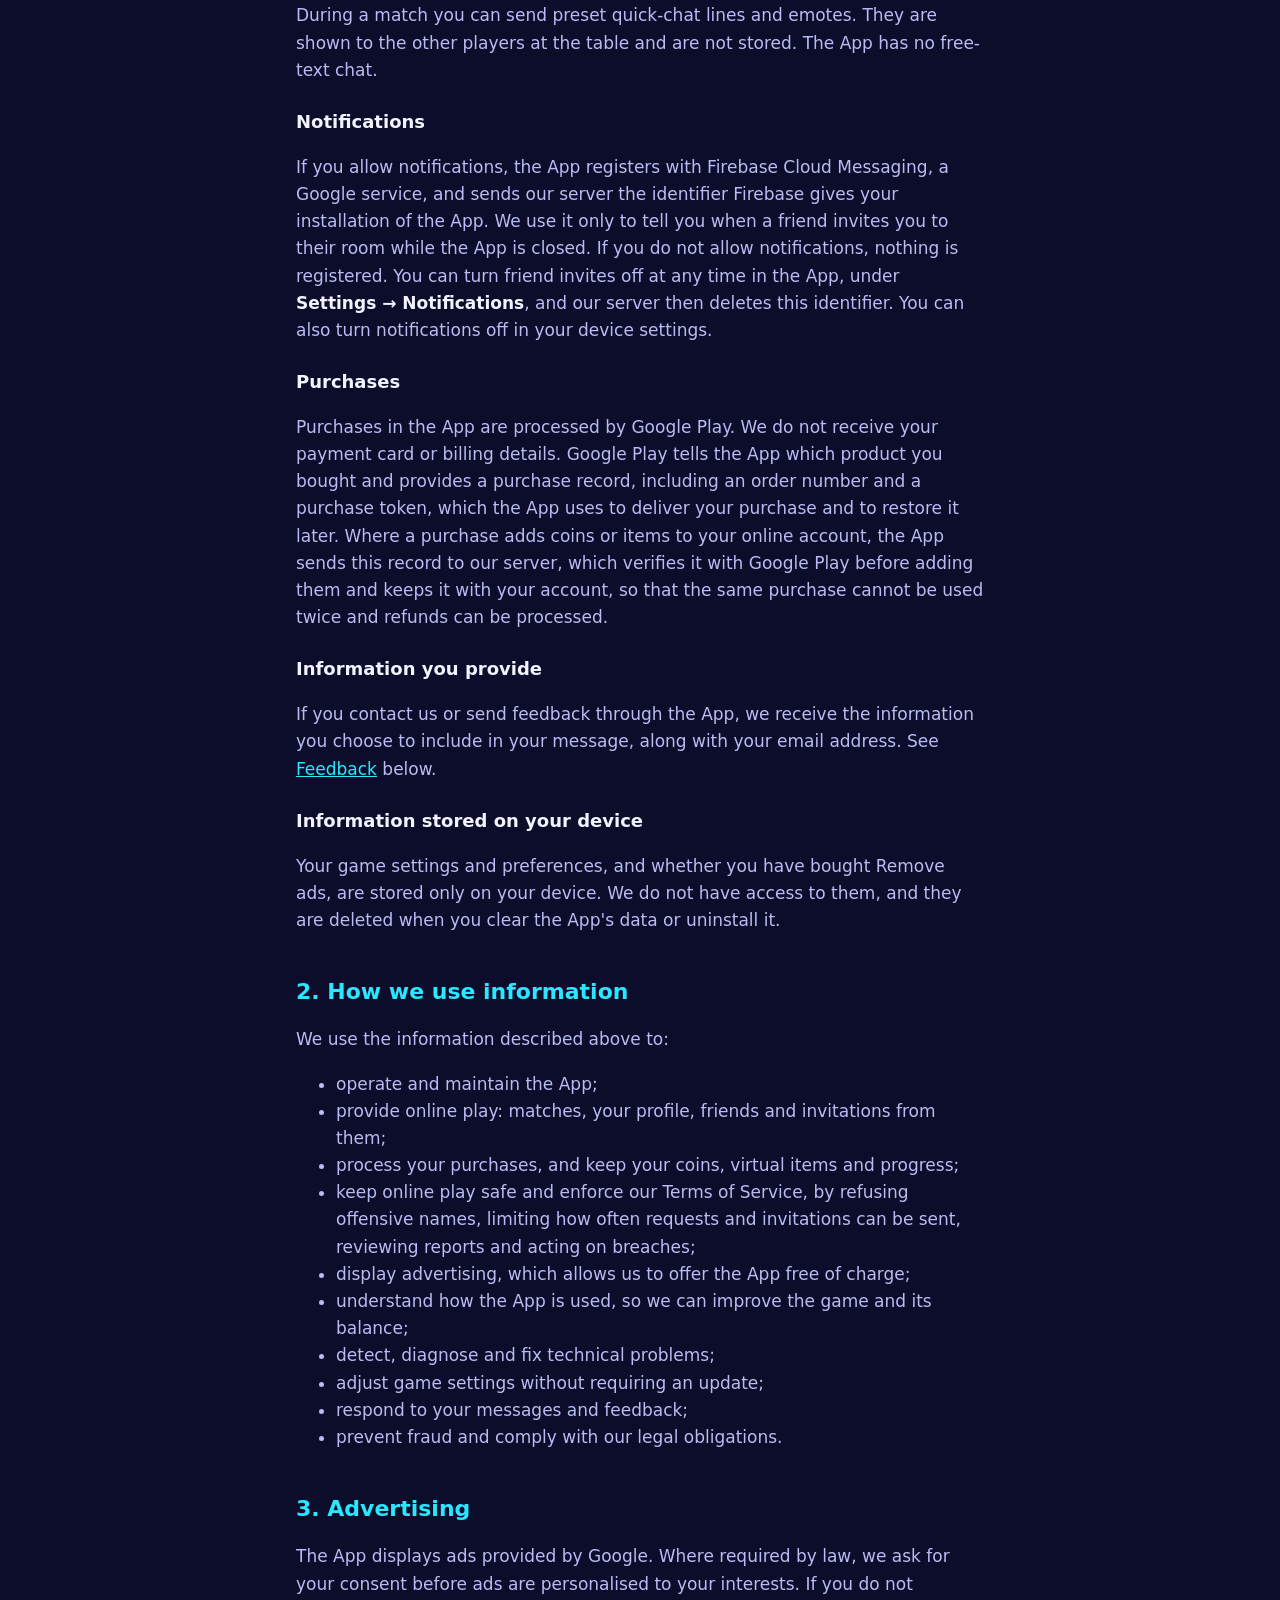
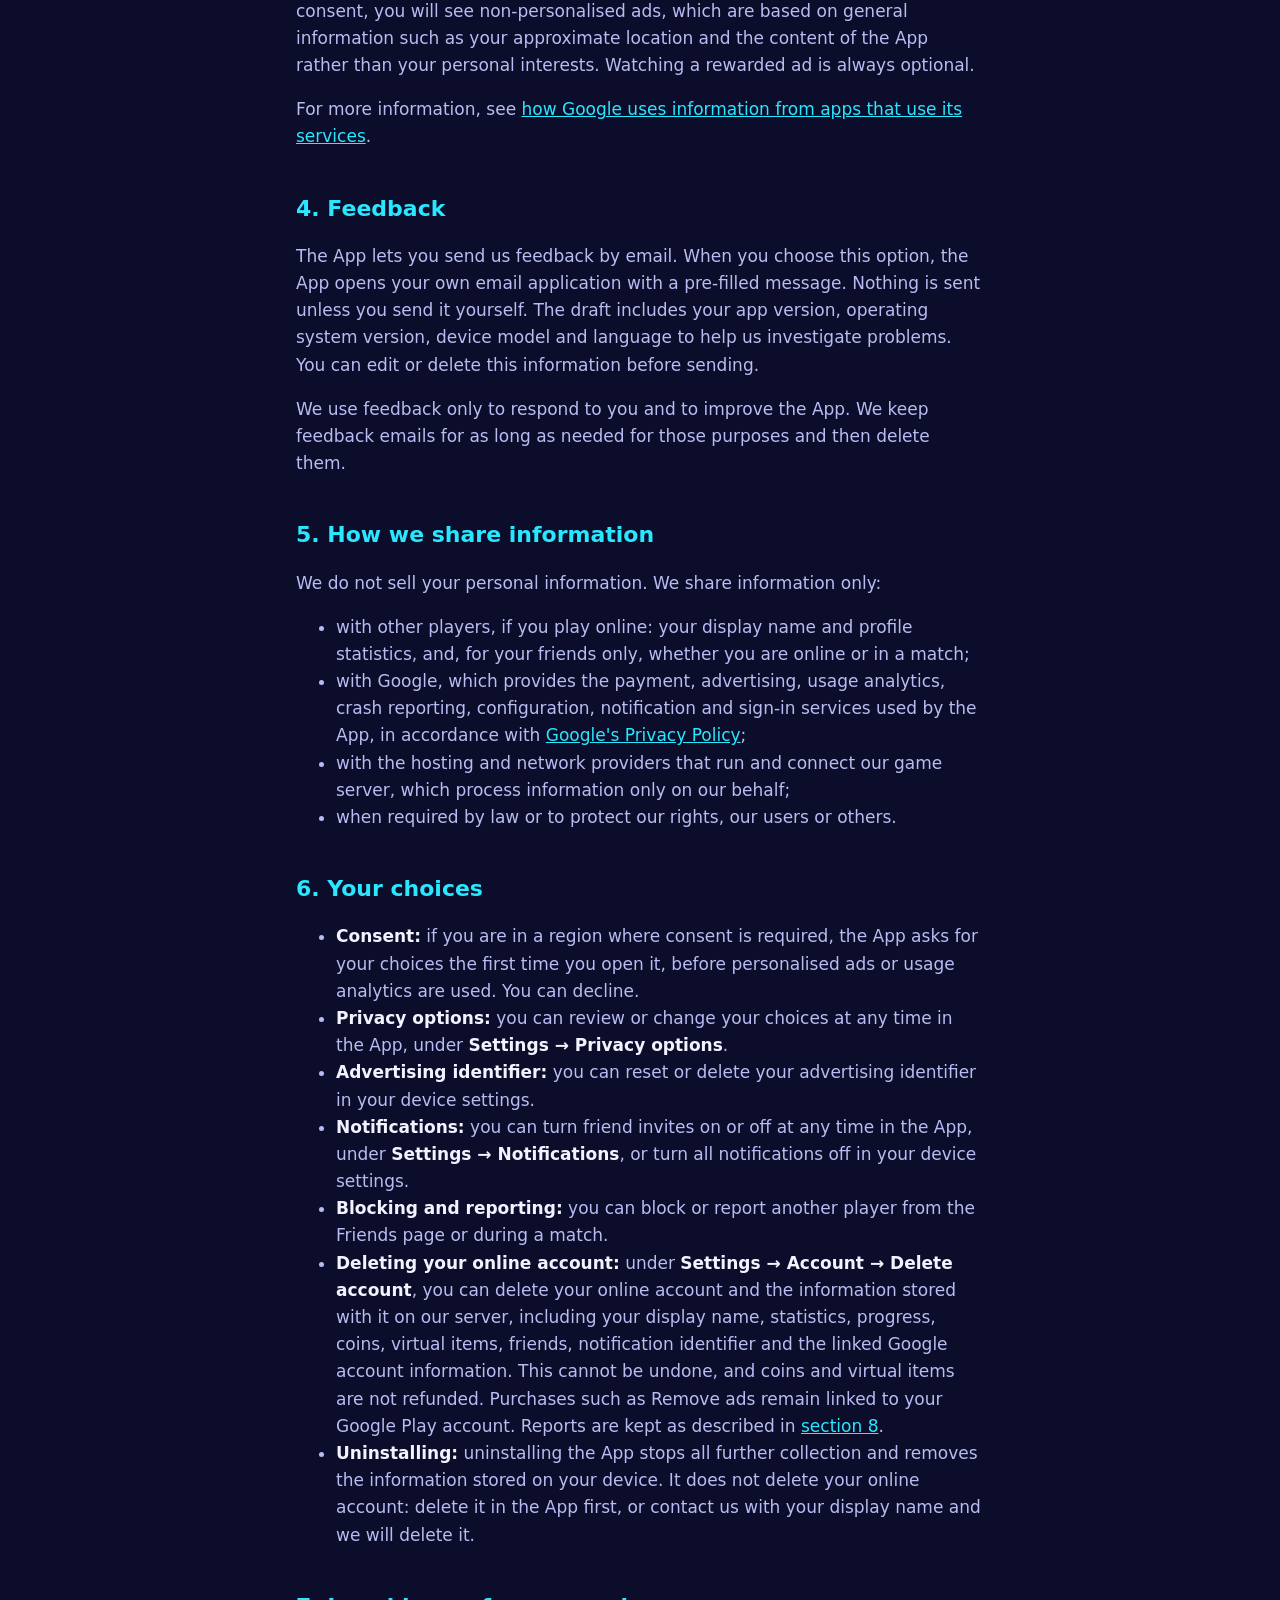
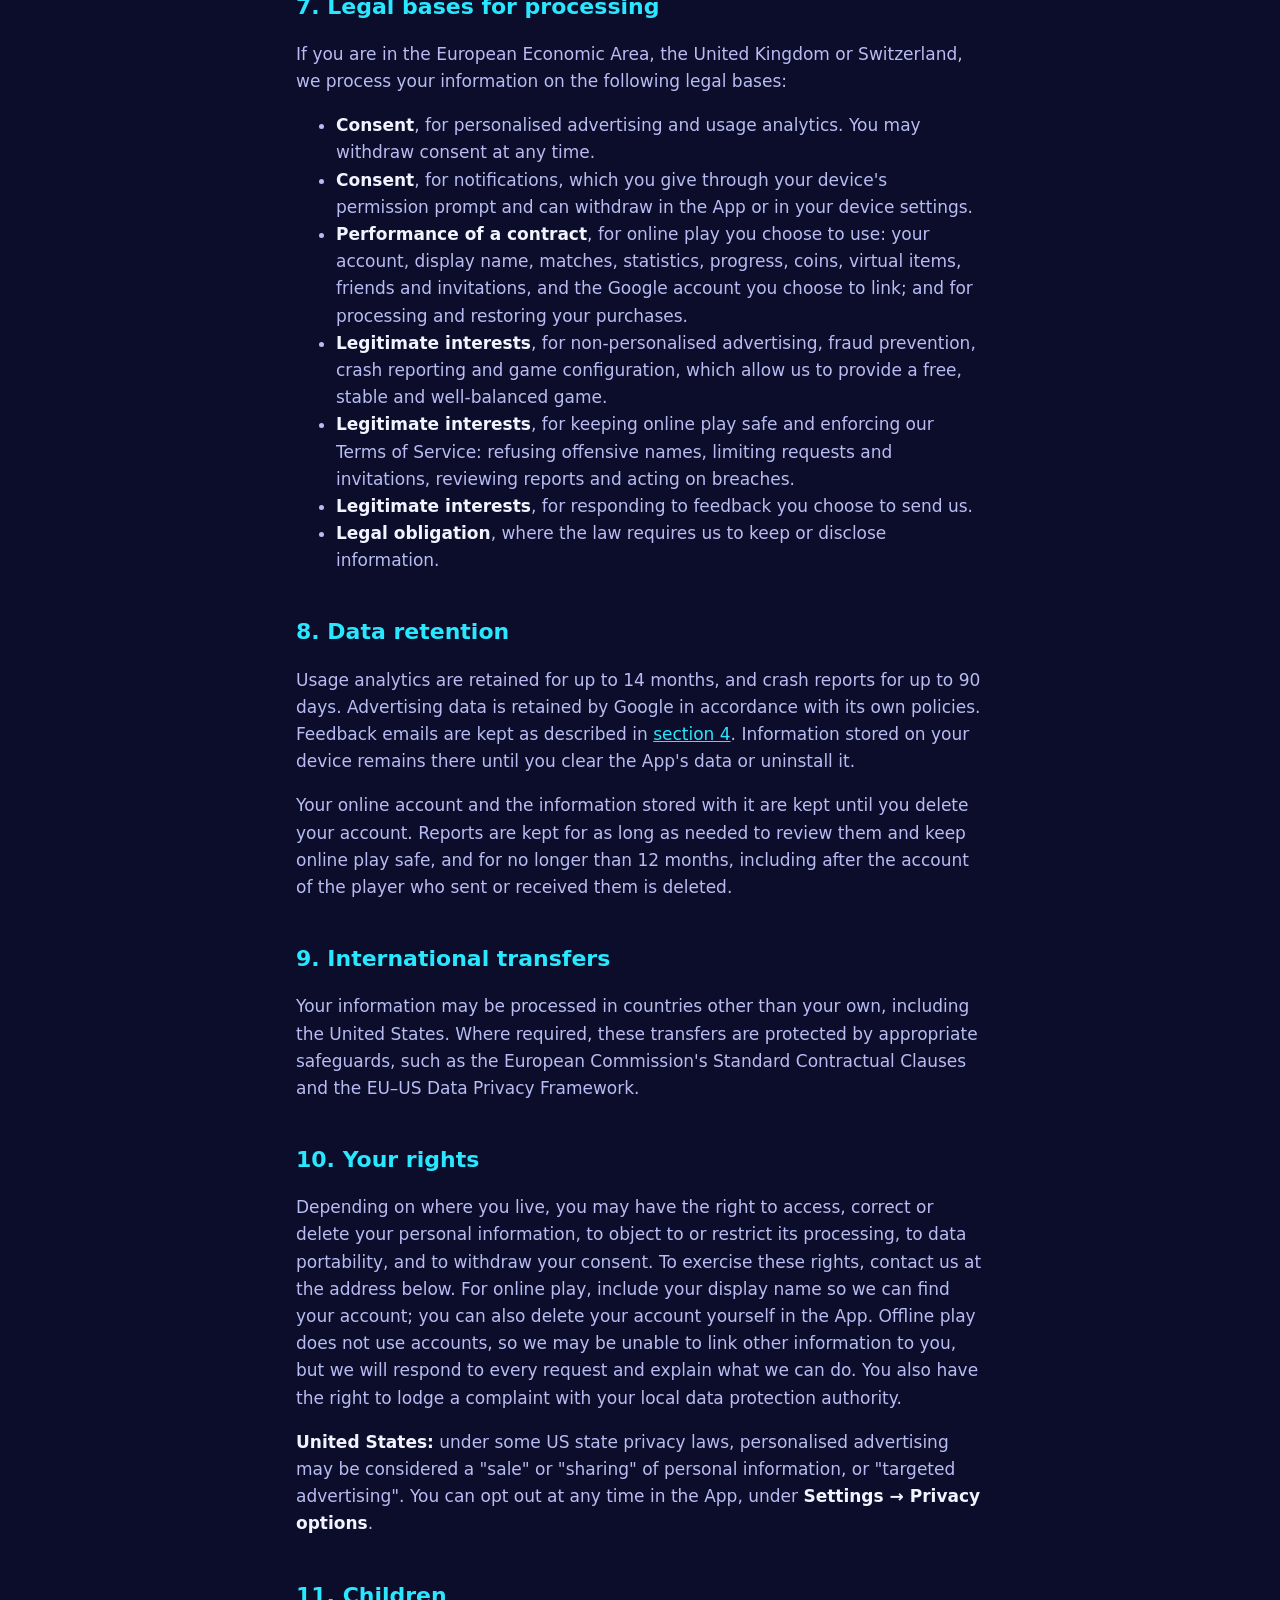
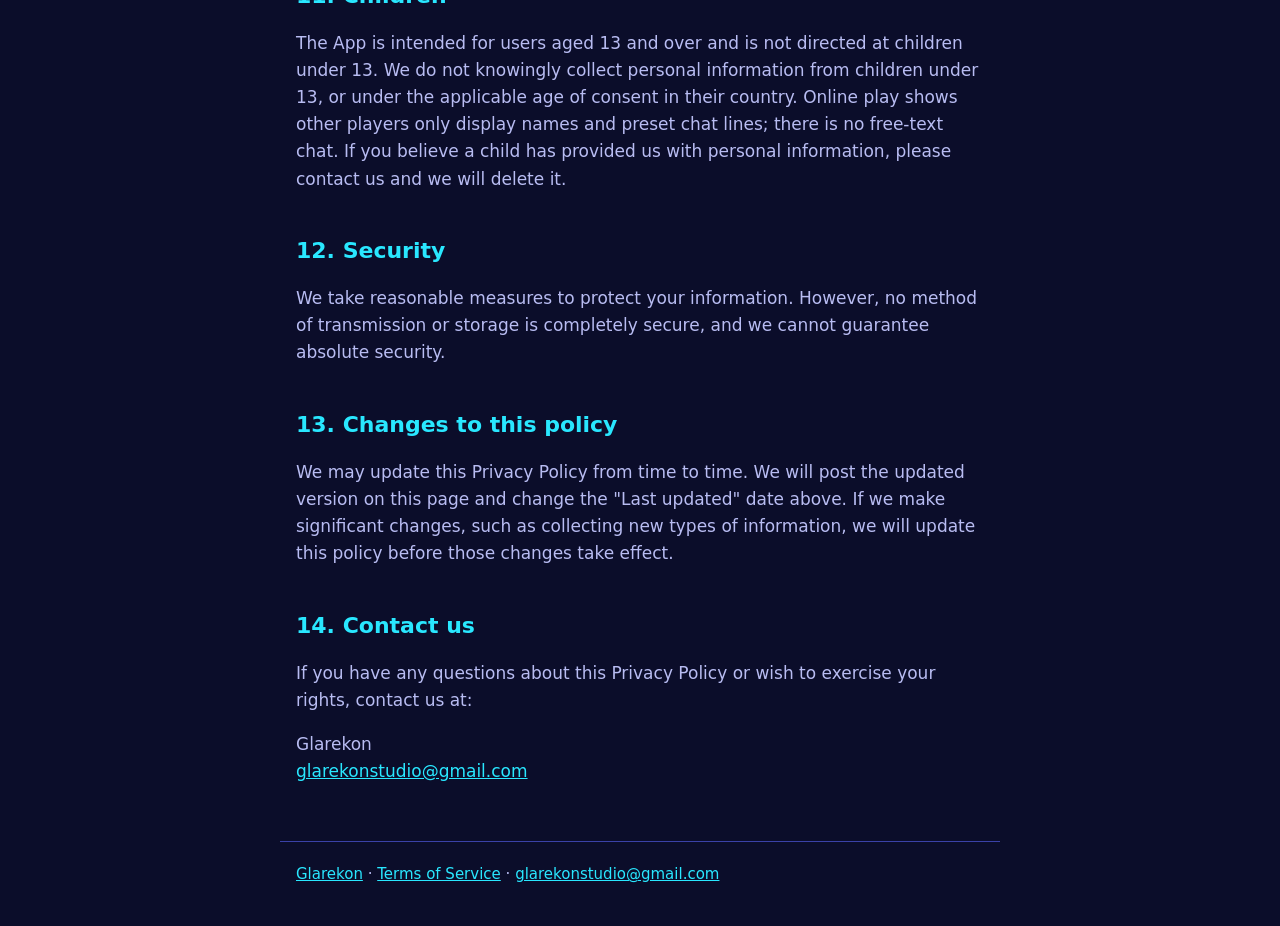
==== commit f6a11d88: "added Terms of Service" ====
--- a/a51/privacy.html
+++ b/a51/privacy.html
@@ -14,9 +14,9 @@
 
   <main>
     <h1>A51 Privacy Policy</h1>
-    <p class="meta">Last updated: 30 October 2026</p>
+    <p class="meta">Last updated: 5 November 2026</p>
 
-    <p>This Privacy Policy describes how we collect, use and protect information in connection with the <strong>A51</strong> mobile game. By using the App, you acknowledge the practices described in this policy.</p>
+    <p>This Privacy Policy describes how we collect, use and protect information in connection with the <strong>A51</strong> mobile game. By using the App, you acknowledge the practices described in this policy. Your use of the App is also governed by our <a href="terms.html">Terms of Service</a>.</p>
 
     <h2>1. Information we collect</h2>
 
@@ -26,7 +26,7 @@
       <li>device information, such as device model, operating system version, app version and language settings;</li>
       <li>your device's advertising identifier and other device or installation identifiers;</li>
       <li>approximate location at country or region level, derived from your IP address;</li>
-      <li>information about how you use the App, such as matches played, game results and ads viewed;</li>
+      <li>information about how you use the App, such as matches played, game results, ads viewed and purchases made;</li>
       <li>technical information about errors and crashes.</li>
     </ul>
     <p>We do not collect your real name, phone number, contacts, photos or precise location. Playing offline does not require an account.</p>
@@ -37,8 +37,10 @@
       <li>a random identifier created by the App, which signs your device in to your account;</li>
       <li>the display name you choose. It is shown to other players and must be unique, and names containing offensive words are refused;</li>
       <li>your online match results and statistics, such as matches played, wins and average place, which other players can see on your profile;</li>
+      <li>your progress: your level, your results in ranked play and the Daily Challenge, your coins, the virtual items you own and a record of the coins you earn and spend;</li>
       <li>your friends, your friend requests and the players you block. Your friends can see when you are online or in a match;</li>
       <li>reports you send about other players, or that other players send about you, with the reason chosen and the match concerned;</li>
+      <li>any warning, mute or suspension applied to your account under our <a href="terms.html#enforcement">Terms of Service</a>, with its dates;</li>
       <li>your IP address, which is needed to connect your device to our server and to protect it from abuse.</li>
     </ul>
     <p>If you choose to link a Google account to your online account (<strong>Settings → Account → Google account</strong>), so you can keep your progress on a new device, we also store your Google account identifier, the email address of that Google account and the link to its profile picture. We use them only to sign you in to your account; they are not shown to other players.</p>
@@ -47,18 +49,22 @@
     <h3 id="notifications">Notifications</h3>
     <p>If you allow notifications, the App registers with Firebase Cloud Messaging, a Google service, and sends our server the identifier Firebase gives your installation of the App. We use it only to tell you when a friend invites you to their room while the App is closed. If you do not allow notifications, nothing is registered. You can turn friend invites off at any time in the App, under <strong>Settings → Notifications</strong>, and our server then deletes this identifier. You can also turn notifications off in your device settings.</p>
 
+    <h3 id="purchases">Purchases</h3>
+    <p>Purchases in the App are processed by Google Play. We do not receive your payment card or billing details. Google Play tells the App which product you bought and provides a purchase record, including an order number and a purchase token, which the App uses to deliver your purchase and to restore it later. Where a purchase adds coins or items to your online account, the App sends this record to our server, which verifies it with Google Play before adding them and keeps it with your account, so that the same purchase cannot be used twice and refunds can be processed.</p>
+
     <h3>Information you provide</h3>
     <p>If you contact us or send feedback through the App, we receive the information you choose to include in your message, along with your email address. See <a href="#feedback">Feedback</a> below.</p>
 
     <h3>Information stored on your device</h3>
-    <p>Your game settings and preferences are stored only on your device. We do not have access to them, and they are deleted when you clear the App's data or uninstall it.</p>
+    <p>Your game settings and preferences, and whether you have bought Remove ads, are stored only on your device. We do not have access to them, and they are deleted when you clear the App's data or uninstall it.</p>
 
     <h2>2. How we use information</h2>
     <p>We use the information described above to:</p>
     <ul>
       <li>operate and maintain the App;</li>
       <li>provide online play: matches, your profile, friends and invitations from them;</li>
-      <li>keep online play safe, by refusing offensive names, limiting how often requests and invitations can be sent, and reviewing reports;</li>
+      <li>process your purchases, and keep your coins, virtual items and progress;</li>
+      <li>keep online play safe and enforce our Terms of Service, by refusing offensive names, limiting how often requests and invitations can be sent, reviewing reports and acting on breaches;</li>
       <li>display advertising, which allows us to offer the App free of charge;</li>
       <li>understand how the App is used, so we can improve the game and its balance;</li>
       <li>detect, diagnose and fix technical problems;</li>
@@ -79,7 +85,7 @@
     <p>We do not sell your personal information. We share information only:</p>
     <ul>
       <li>with other players, if you play online: your display name and profile statistics, and, for your friends only, whether you are online or in a match;</li>
-      <li>with Google, which provides the advertising, usage analytics, crash reporting, configuration, notification and sign-in services used by the App, in accordance with <a href="https://policies.google.com/privacy">Google's Privacy Policy</a>;</li>
+      <li>with Google, which provides the payment, advertising, usage analytics, crash reporting, configuration, notification and sign-in services used by the App, in accordance with <a href="https://policies.google.com/privacy">Google's Privacy Policy</a>;</li>
       <li>with the hosting and network providers that run and connect our game server, which process information only on our behalf;</li>
       <li>when required by law or to protect our rights, our users or others.</li>
     </ul>
@@ -91,7 +97,7 @@
       <li><strong>Advertising identifier:</strong> you can reset or delete your advertising identifier in your device settings.</li>
       <li><strong>Notifications:</strong> you can turn friend invites on or off at any time in the App, under <strong>Settings → Notifications</strong>, or turn all notifications off in your device settings.</li>
       <li><strong>Blocking and reporting:</strong> you can block or report another player from the Friends page or during a match.</li>
-      <li><strong>Deleting your online account:</strong> under <strong>Settings → Account → Delete account</strong>, you can delete your online account and the information stored with it on our server, including your display name, statistics, friends, notification identifier and the linked Google account information. Reports are kept as described in <a href="#retention">section 8</a>.</li>
+      <li><strong>Deleting your online account:</strong> under <strong>Settings → Account → Delete account</strong>, you can delete your online account and the information stored with it on our server, including your display name, statistics, progress, coins, virtual items, friends, notification identifier and the linked Google account information. This cannot be undone, and coins and virtual items are not refunded. Purchases such as Remove ads remain linked to your Google Play account. Reports are kept as described in <a href="#retention">section 8</a>.</li>
       <li><strong>Uninstalling:</strong> uninstalling the App stops all further collection and removes the information stored on your device. It does not delete your online account: delete it in the App first, or contact us with your display name and we will delete it.</li>
     </ul>
 
@@ -100,10 +106,11 @@
     <ul>
       <li><strong>Consent</strong>, for personalised advertising and usage analytics. You may withdraw consent at any time.</li>
       <li><strong>Consent</strong>, for notifications, which you give through your device's permission prompt and can withdraw in the App or in your device settings.</li>
-      <li><strong>Performance of a contract</strong>, for online play you choose to use: your account, display name, matches, statistics, friends and invitations, and the Google account you choose to link.</li>
+      <li><strong>Performance of a contract</strong>, for online play you choose to use: your account, display name, matches, statistics, progress, coins, virtual items, friends and invitations, and the Google account you choose to link; and for processing and restoring your purchases.</li>
       <li><strong>Legitimate interests</strong>, for non-personalised advertising, fraud prevention, crash reporting and game configuration, which allow us to provide a free, stable and well-balanced game.</li>
-      <li><strong>Legitimate interests</strong>, for keeping online play safe: refusing offensive names, limiting requests and invitations, and reviewing reports.</li>
+      <li><strong>Legitimate interests</strong>, for keeping online play safe and enforcing our Terms of Service: refusing offensive names, limiting requests and invitations, reviewing reports and acting on breaches.</li>
       <li><strong>Legitimate interests</strong>, for responding to feedback you choose to send us.</li>
+      <li><strong>Legal obligation</strong>, where the law requires us to keep or disclose information.</li>
     </ul>
 
     <h2 id="retention">8. Data retention</h2>
@@ -132,7 +139,7 @@
   </main>
 
   <footer>
-    <a href="../">Glarekon</a> · <a href="mailto:glarekonstudio@gmail.com">glarekonstudio@gmail.com</a>
+    <a href="../">Glarekon</a> · <a href="terms.html">Terms of Service</a> · <a href="mailto:glarekonstudio@gmail.com">glarekonstudio@gmail.com</a>
   </footer>
 </body>
 </html>
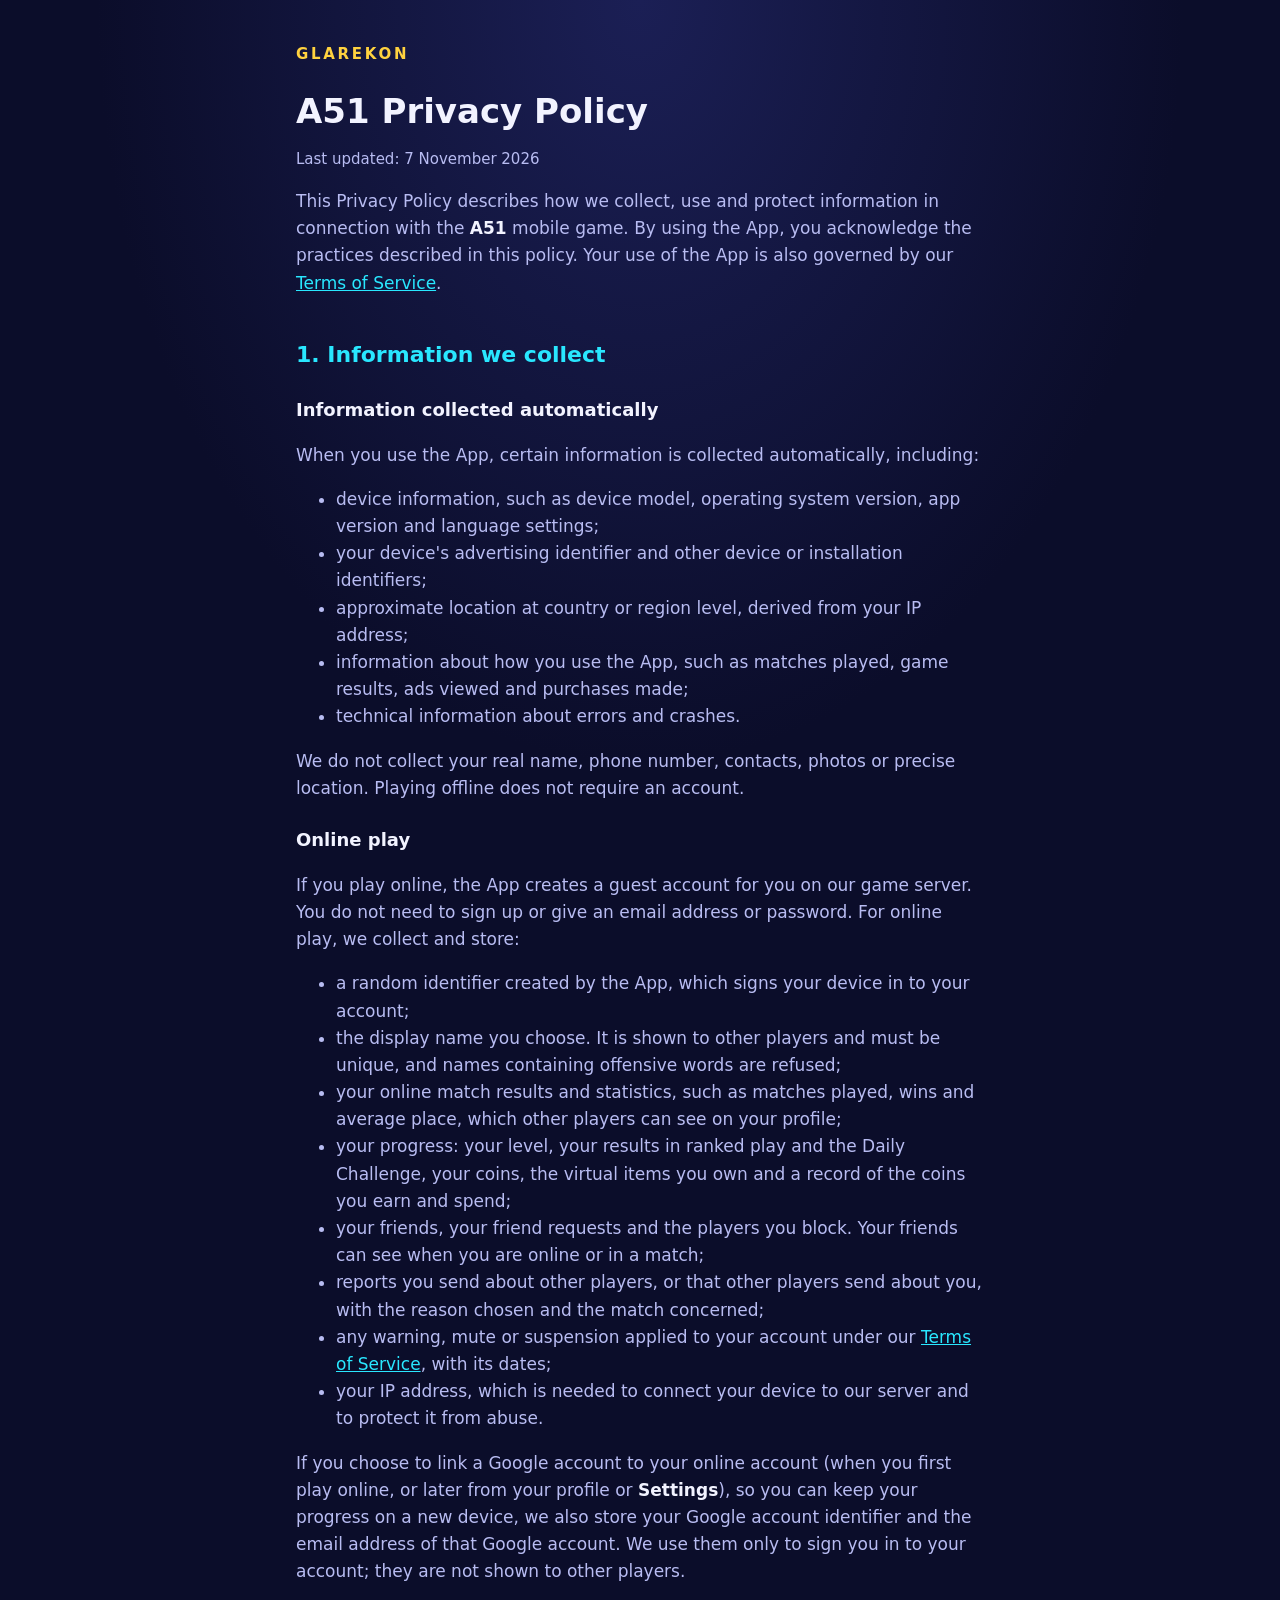
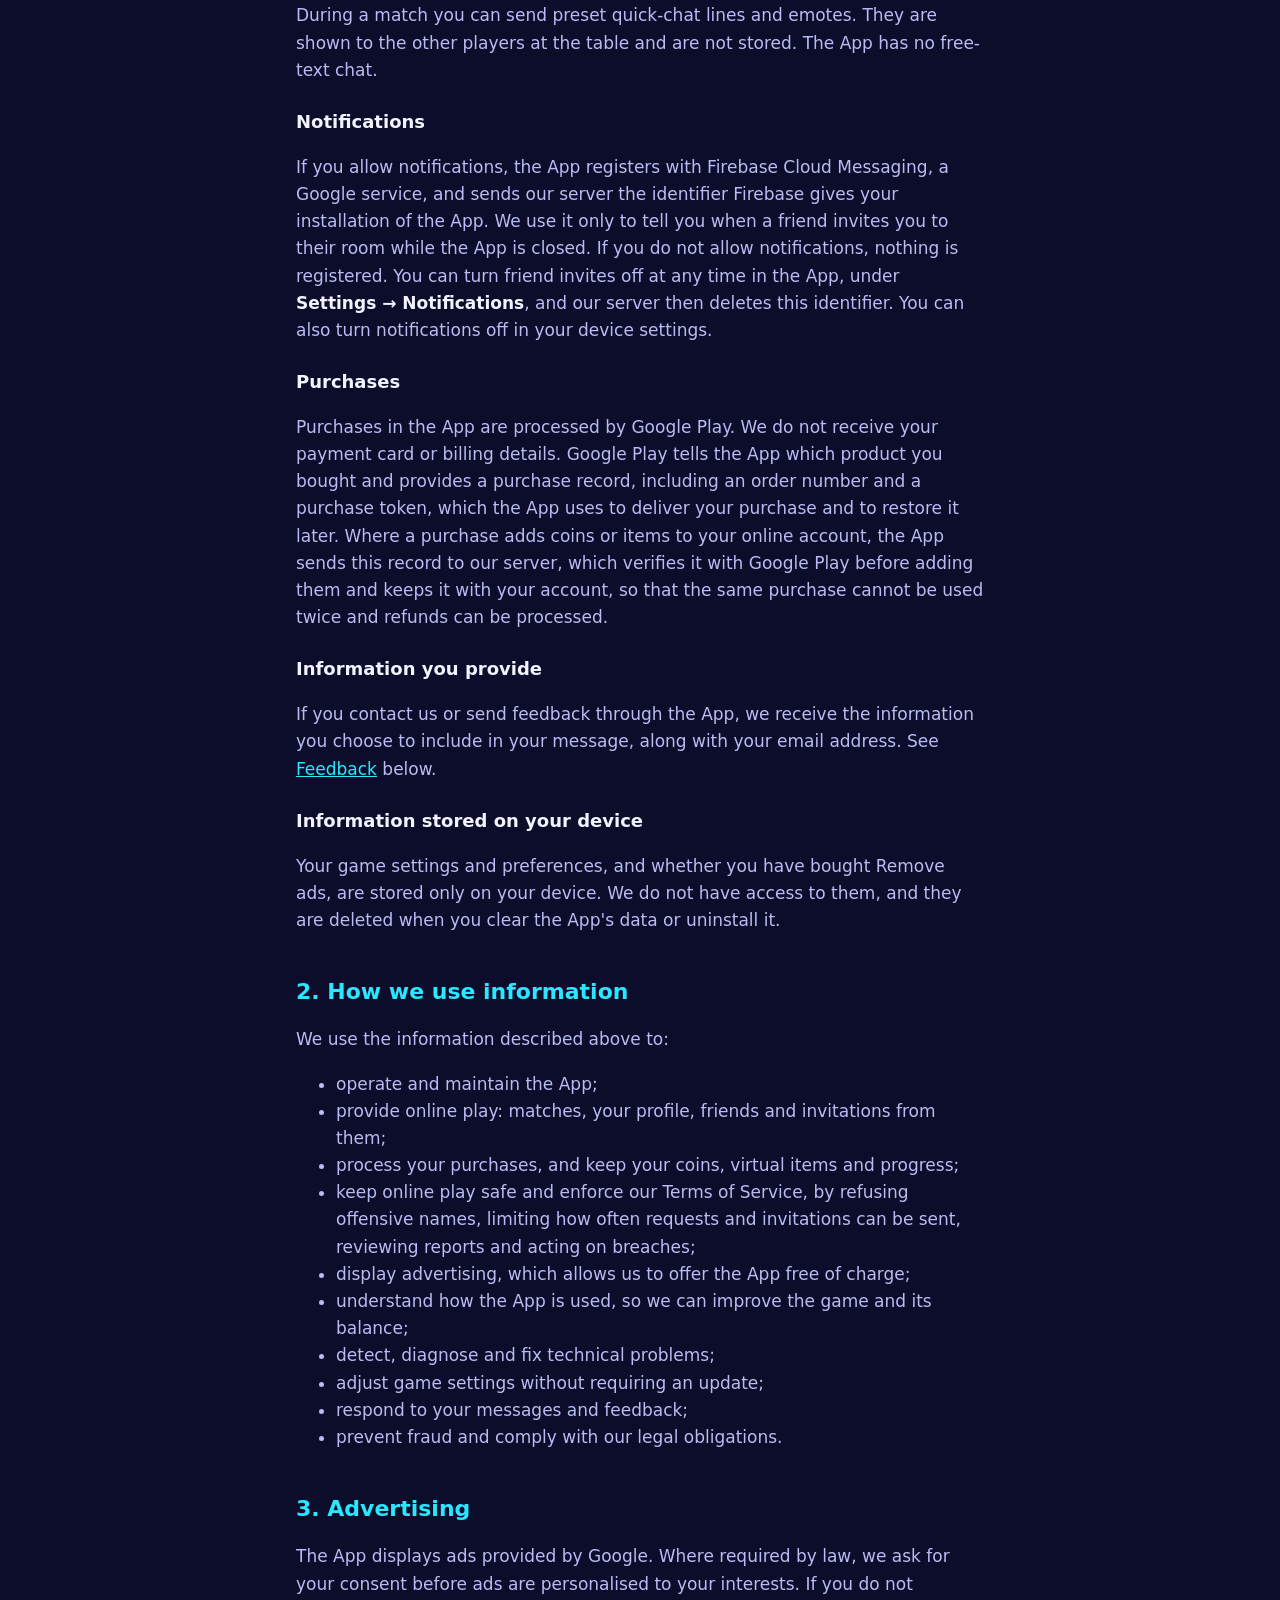
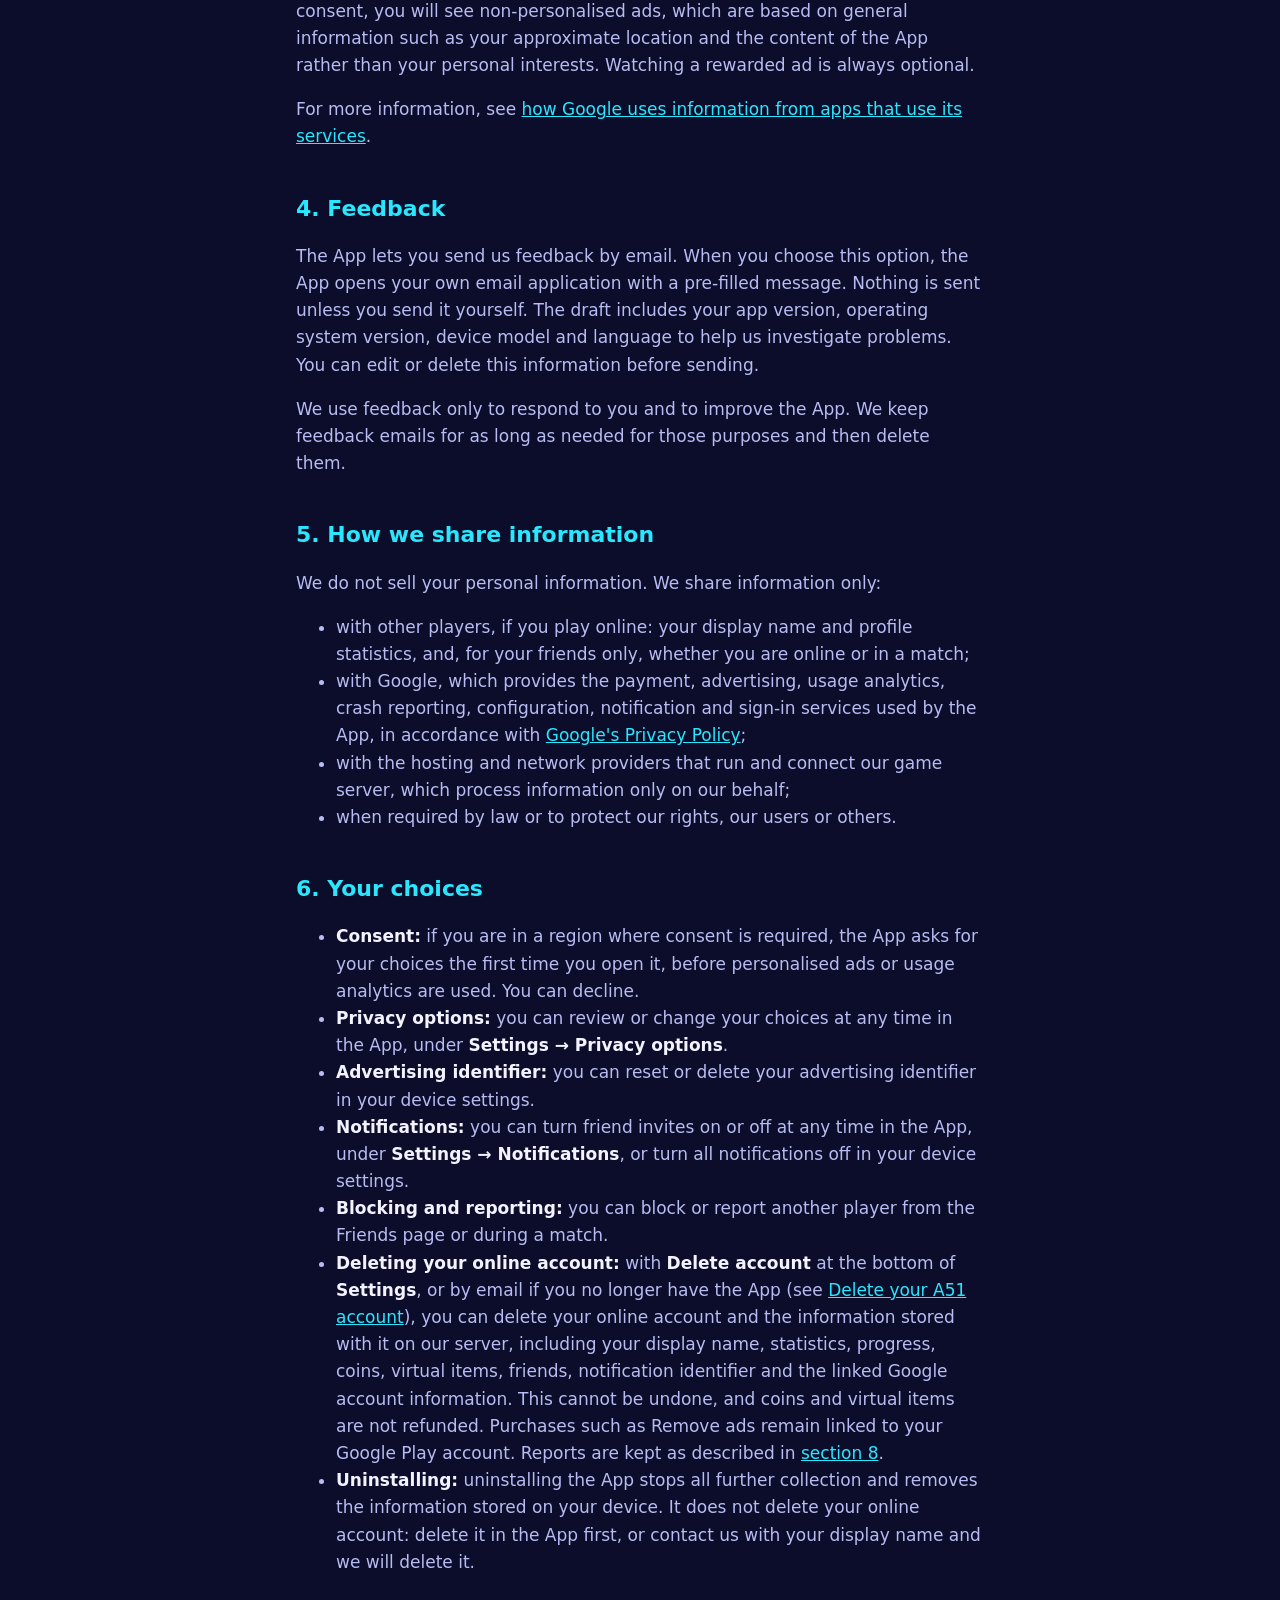
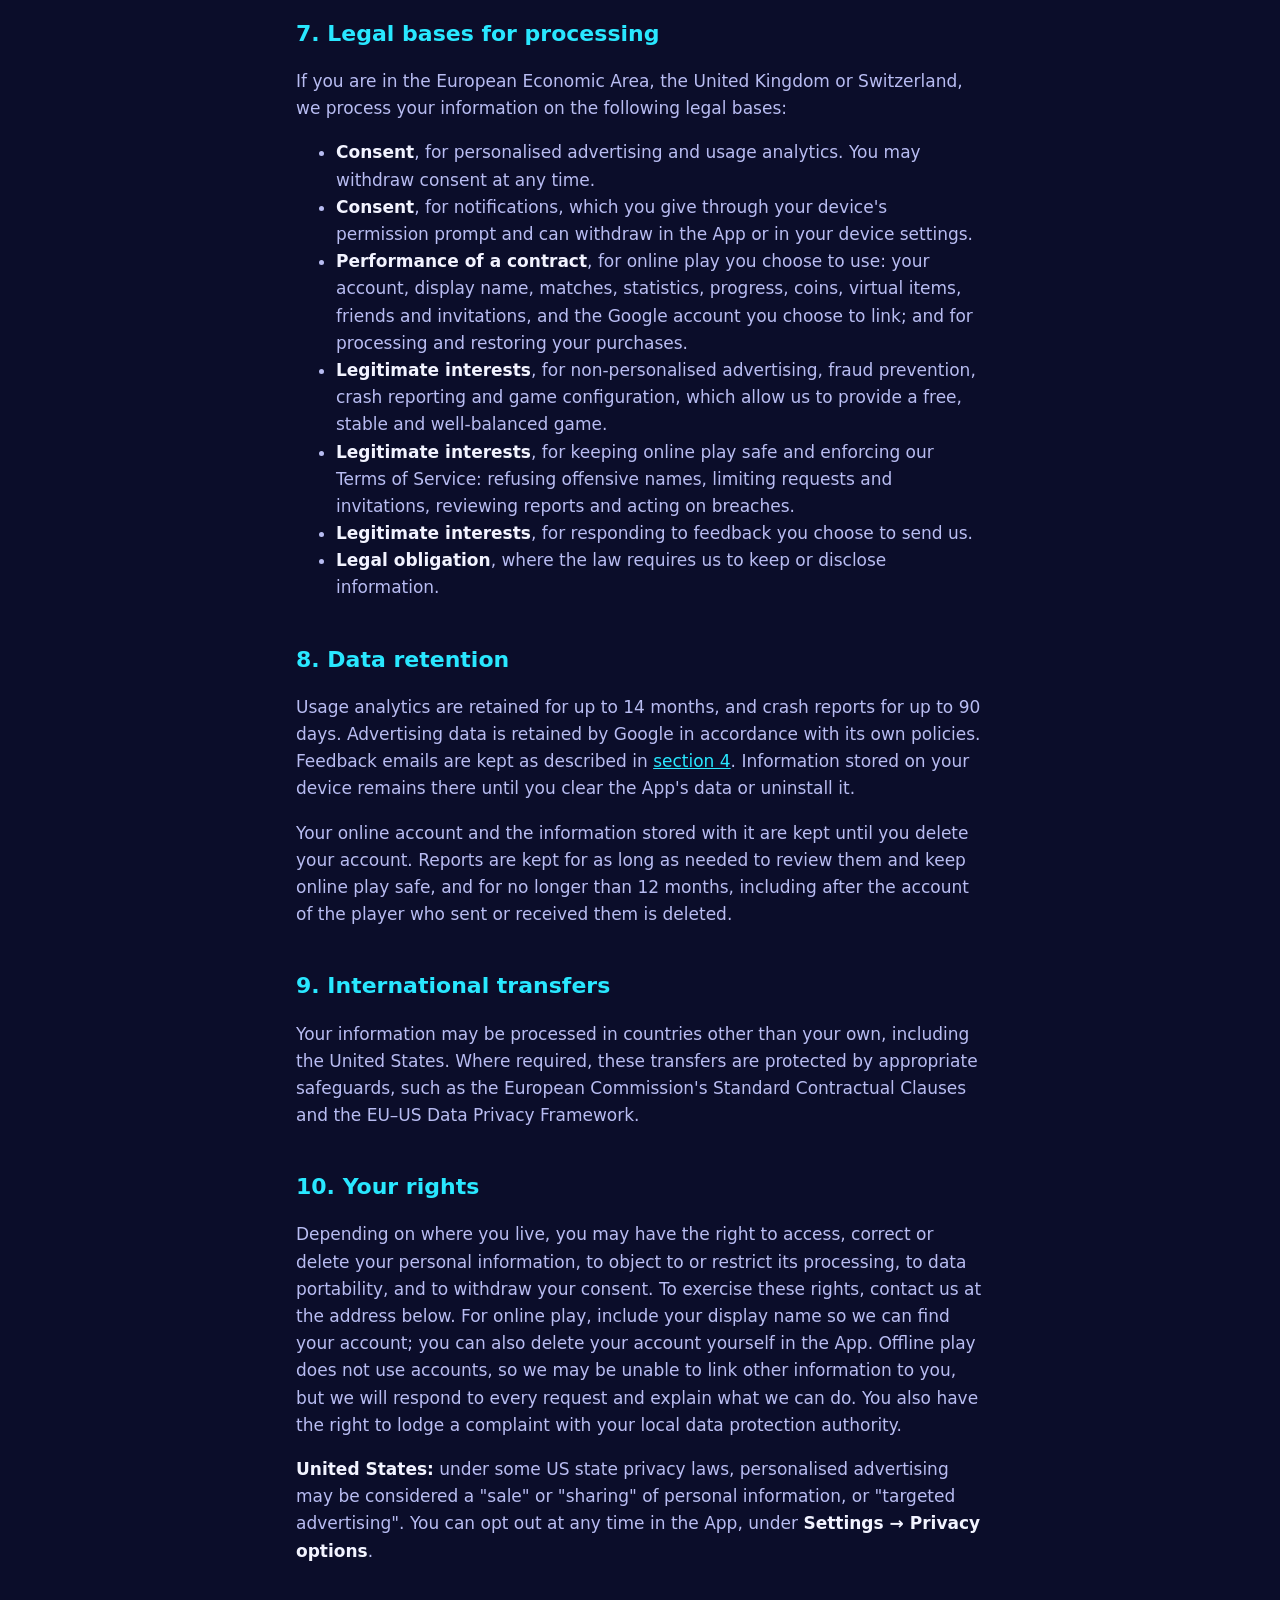
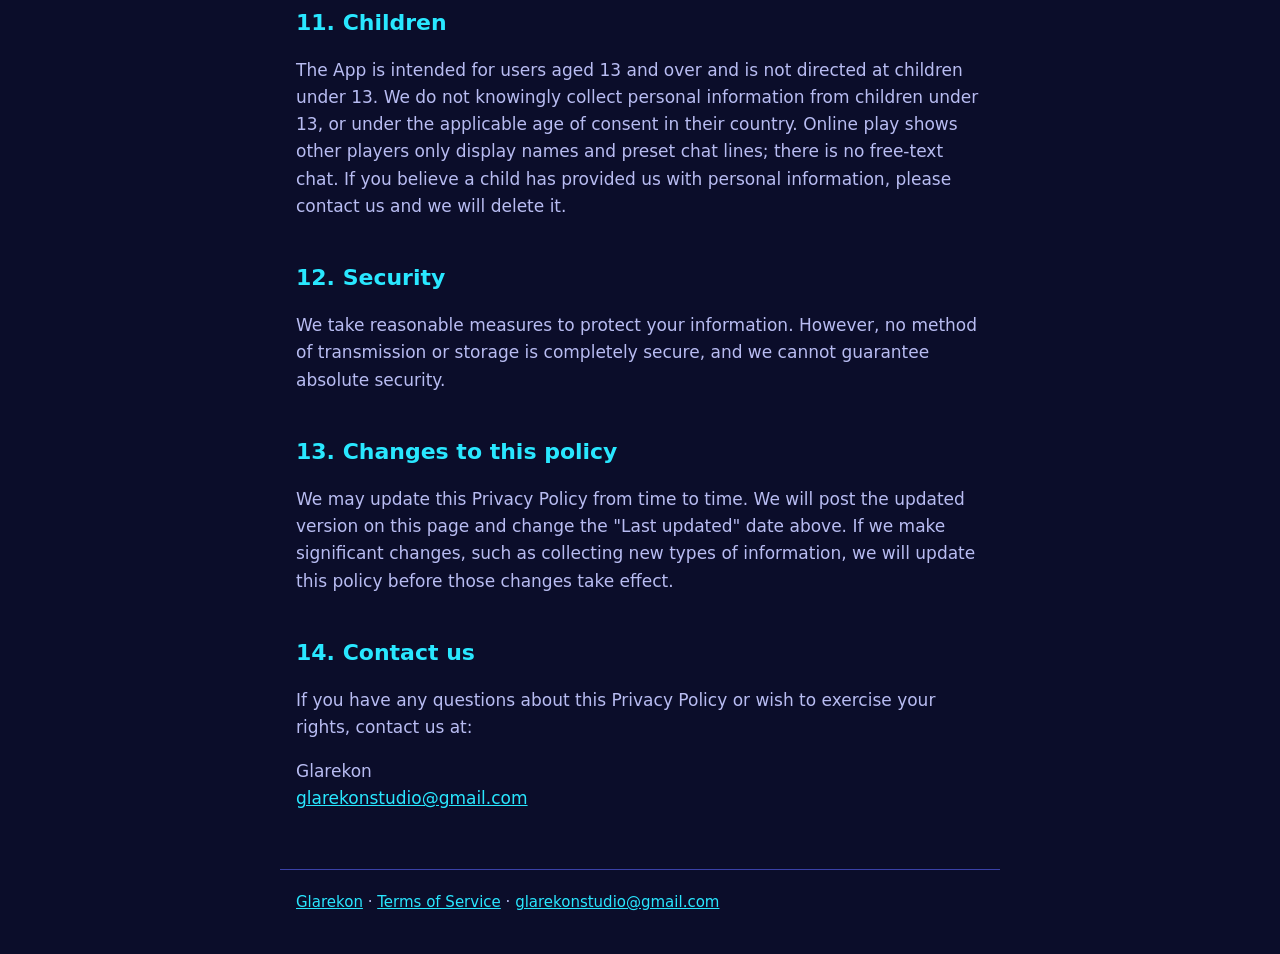
==== commit eadf43b2: "docs: A51 account deletion page; privacy policy: deletion path, Google linking, no profile picture" ====
--- a/a51/privacy.html
+++ b/a51/privacy.html
@@ -14,7 +14,7 @@
 
   <main>
     <h1>A51 Privacy Policy</h1>
-    <p class="meta">Last updated: 5 November 2026</p>
+    <p class="meta">Last updated: 7 November 2026</p>
 
     <p>This Privacy Policy describes how we collect, use and protect information in connection with the <strong>A51</strong> mobile game. By using the App, you acknowledge the practices described in this policy. Your use of the App is also governed by our <a href="terms.html">Terms of Service</a>.</p>
 
@@ -43,7 +43,7 @@
       <li>any warning, mute or suspension applied to your account under our <a href="terms.html#enforcement">Terms of Service</a>, with its dates;</li>
       <li>your IP address, which is needed to connect your device to our server and to protect it from abuse.</li>
     </ul>
-    <p>If you choose to link a Google account to your online account (<strong>Settings → Account → Google account</strong>), so you can keep your progress on a new device, we also store your Google account identifier, the email address of that Google account and the link to its profile picture. We use them only to sign you in to your account; they are not shown to other players.</p>
+    <p>If you choose to link a Google account to your online account (when you first play online, or later from your profile or <strong>Settings</strong>), so you can keep your progress on a new device, we also store your Google account identifier and the email address of that Google account. We use them only to sign you in to your account; they are not shown to other players.</p>
     <p>During a match you can send preset quick-chat lines and emotes. They are shown to the other players at the table and are not stored. The App has no free-text chat.</p>
 
     <h3 id="notifications">Notifications</h3>
@@ -97,7 +97,7 @@
       <li><strong>Advertising identifier:</strong> you can reset or delete your advertising identifier in your device settings.</li>
       <li><strong>Notifications:</strong> you can turn friend invites on or off at any time in the App, under <strong>Settings → Notifications</strong>, or turn all notifications off in your device settings.</li>
       <li><strong>Blocking and reporting:</strong> you can block or report another player from the Friends page or during a match.</li>
-      <li><strong>Deleting your online account:</strong> under <strong>Settings → Account → Delete account</strong>, you can delete your online account and the information stored with it on our server, including your display name, statistics, progress, coins, virtual items, friends, notification identifier and the linked Google account information. This cannot be undone, and coins and virtual items are not refunded. Purchases such as Remove ads remain linked to your Google Play account. Reports are kept as described in <a href="#retention">section 8</a>.</li>
+      <li><strong>Deleting your online account:</strong> with <strong>Delete account</strong> at the bottom of <strong>Settings</strong>, or by email if you no longer have the App (see <a href="delete.html">Delete your A51 account</a>), you can delete your online account and the information stored with it on our server, including your display name, statistics, progress, coins, virtual items, friends, notification identifier and the linked Google account information. This cannot be undone, and coins and virtual items are not refunded. Purchases such as Remove ads remain linked to your Google Play account. Reports are kept as described in <a href="#retention">section 8</a>.</li>
       <li><strong>Uninstalling:</strong> uninstalling the App stops all further collection and removes the information stored on your device. It does not delete your online account: delete it in the App first, or contact us with your display name and we will delete it.</li>
     </ul>
 
